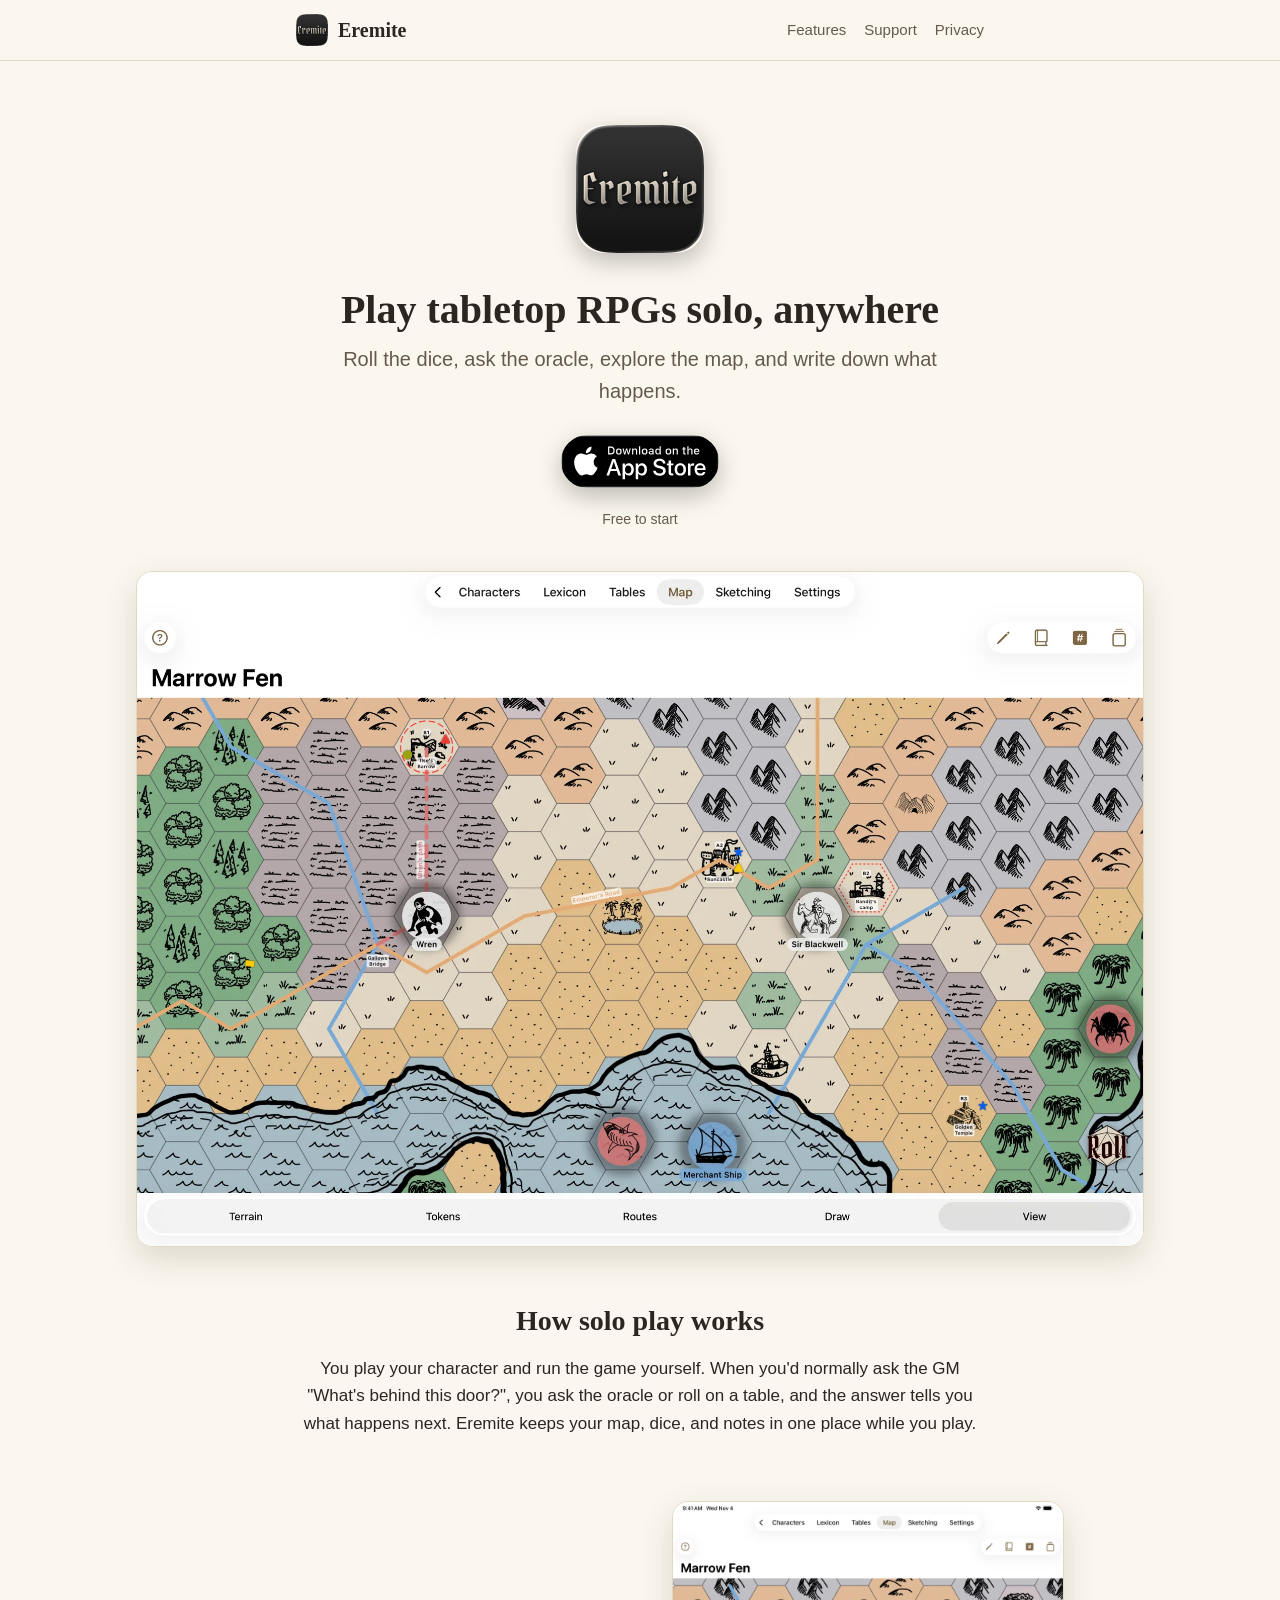
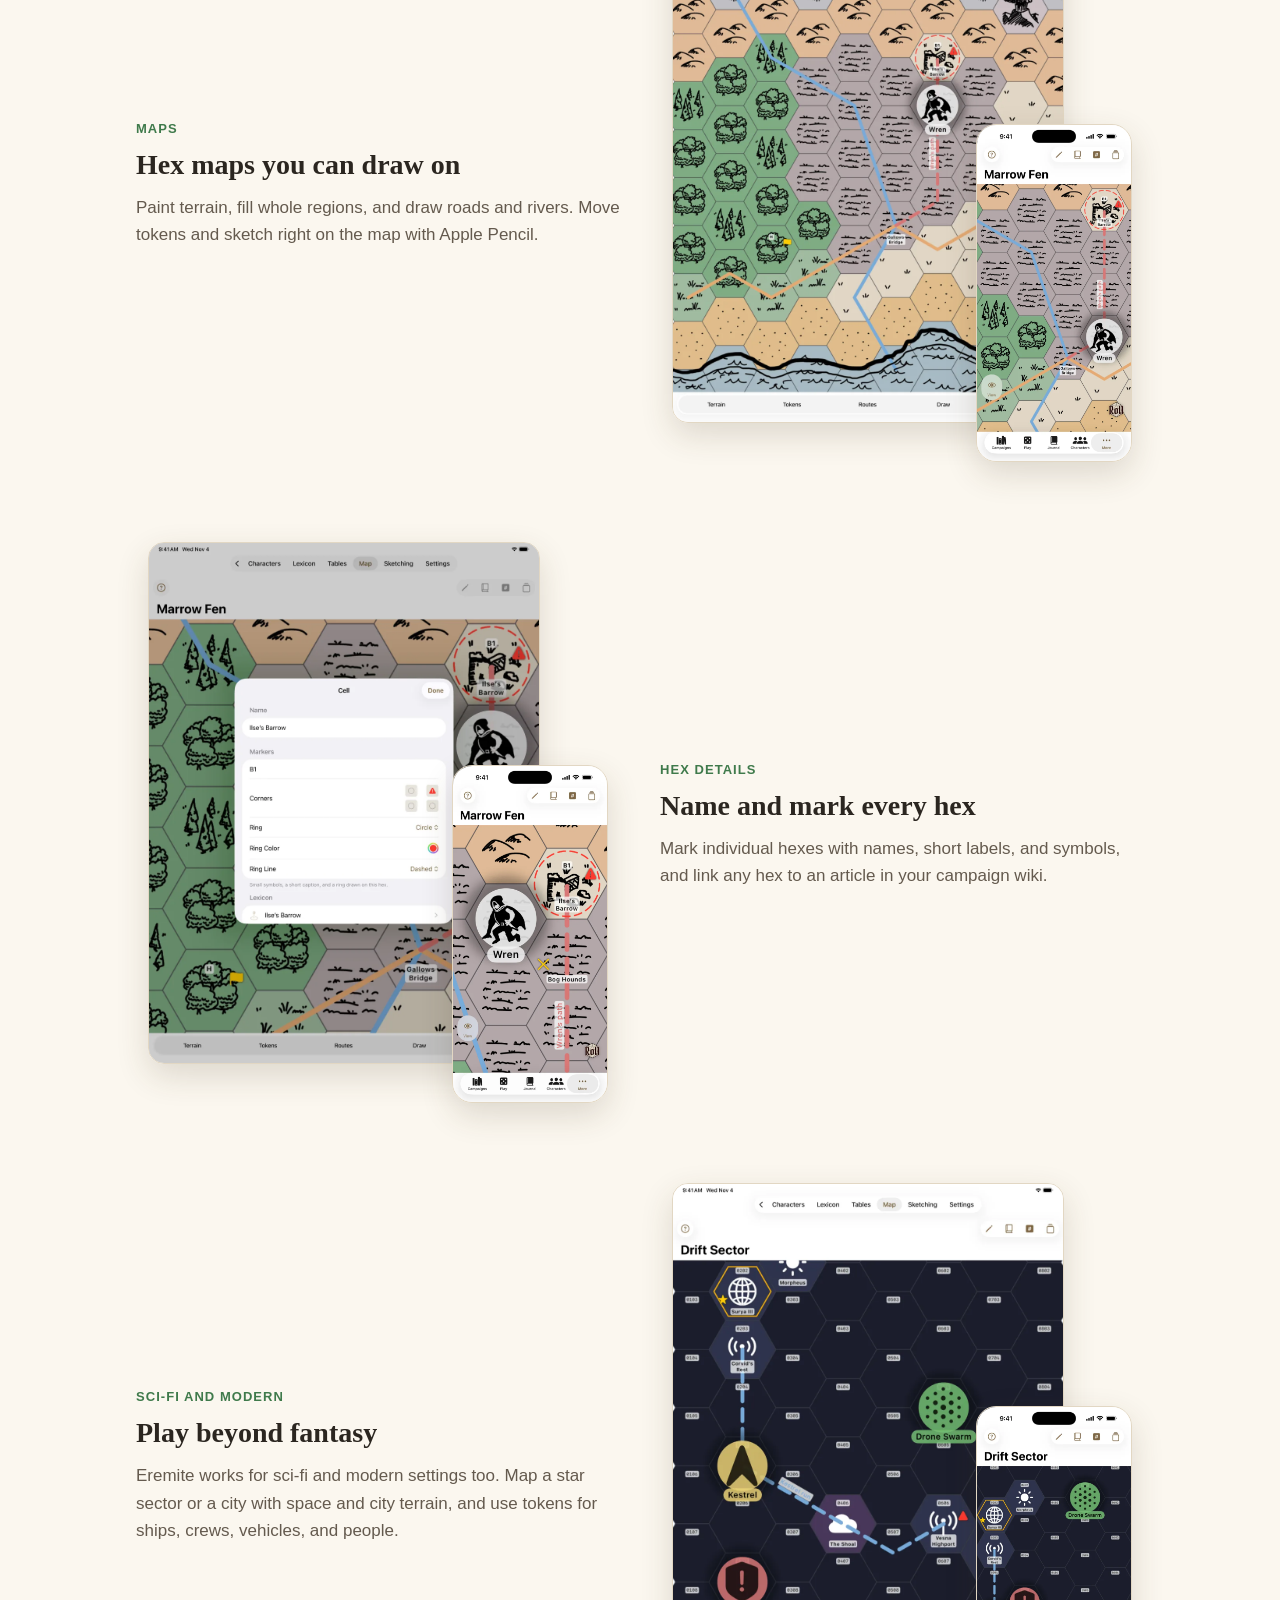
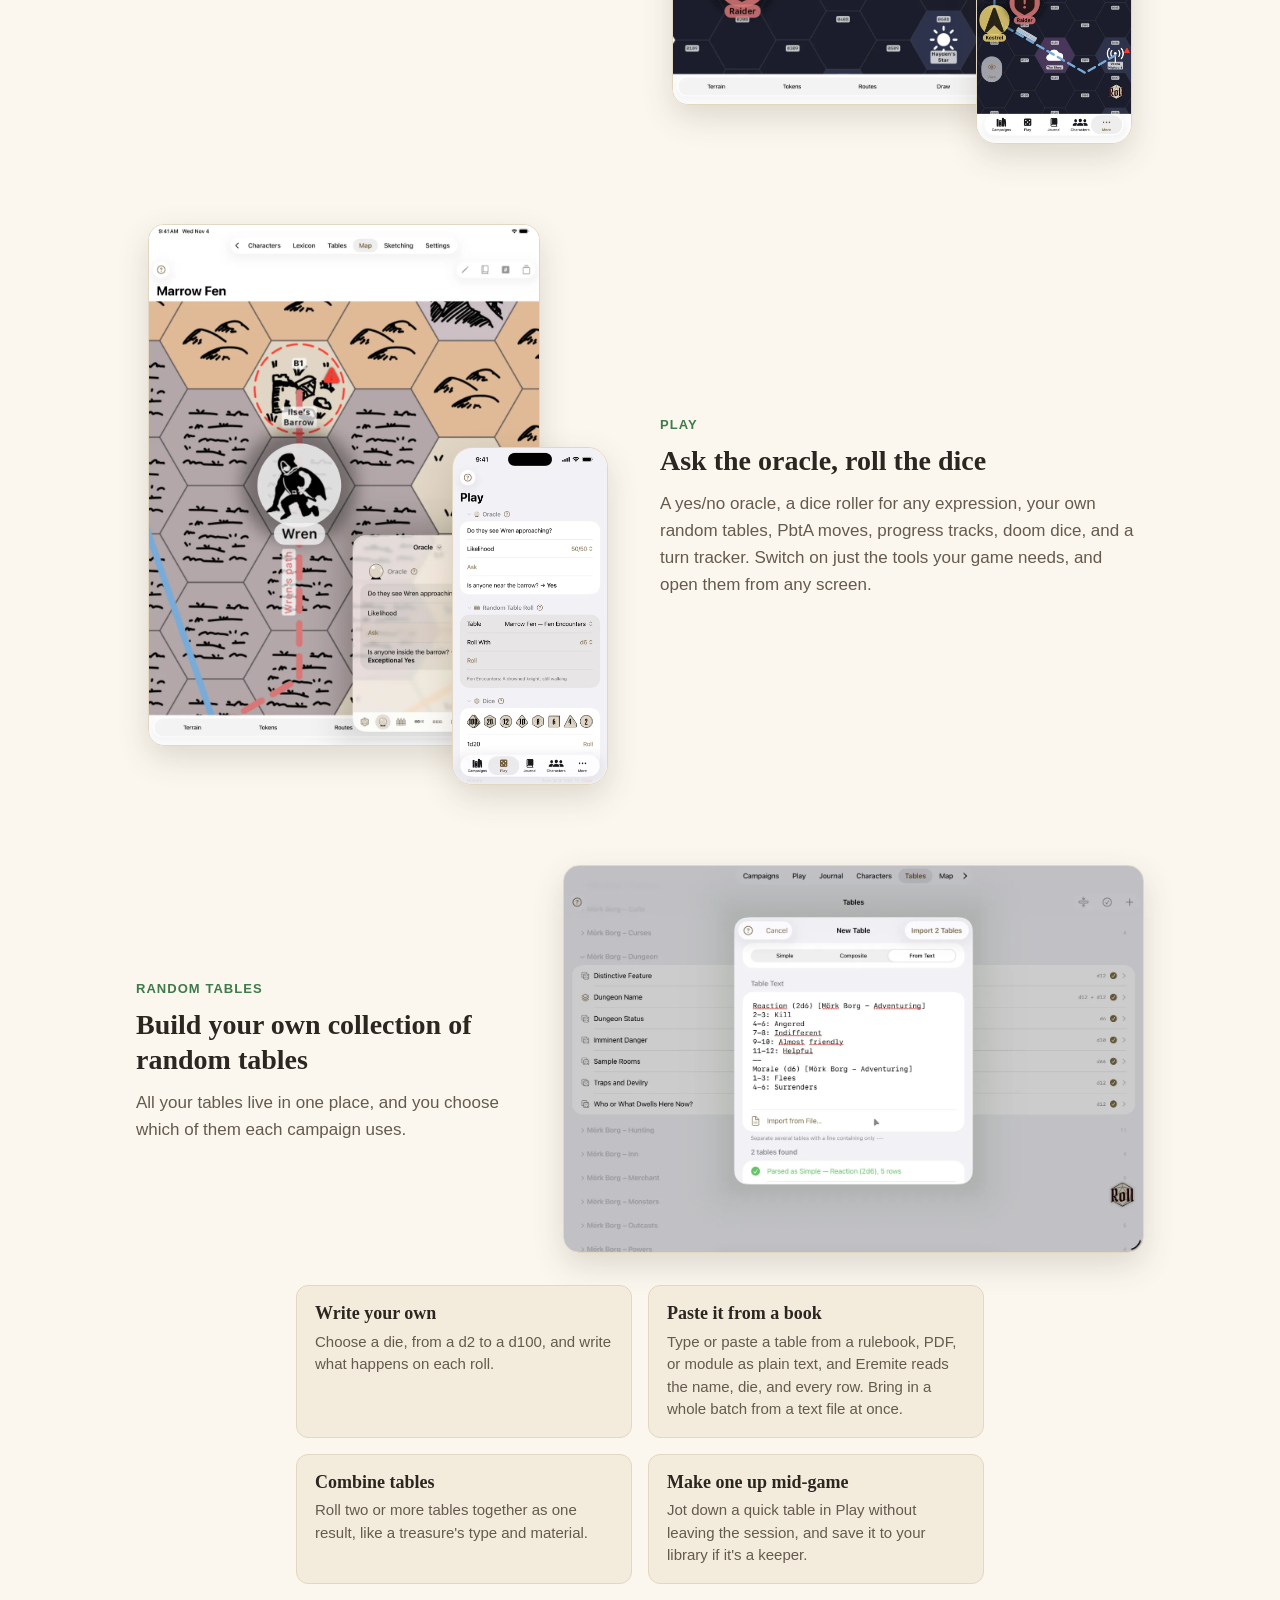
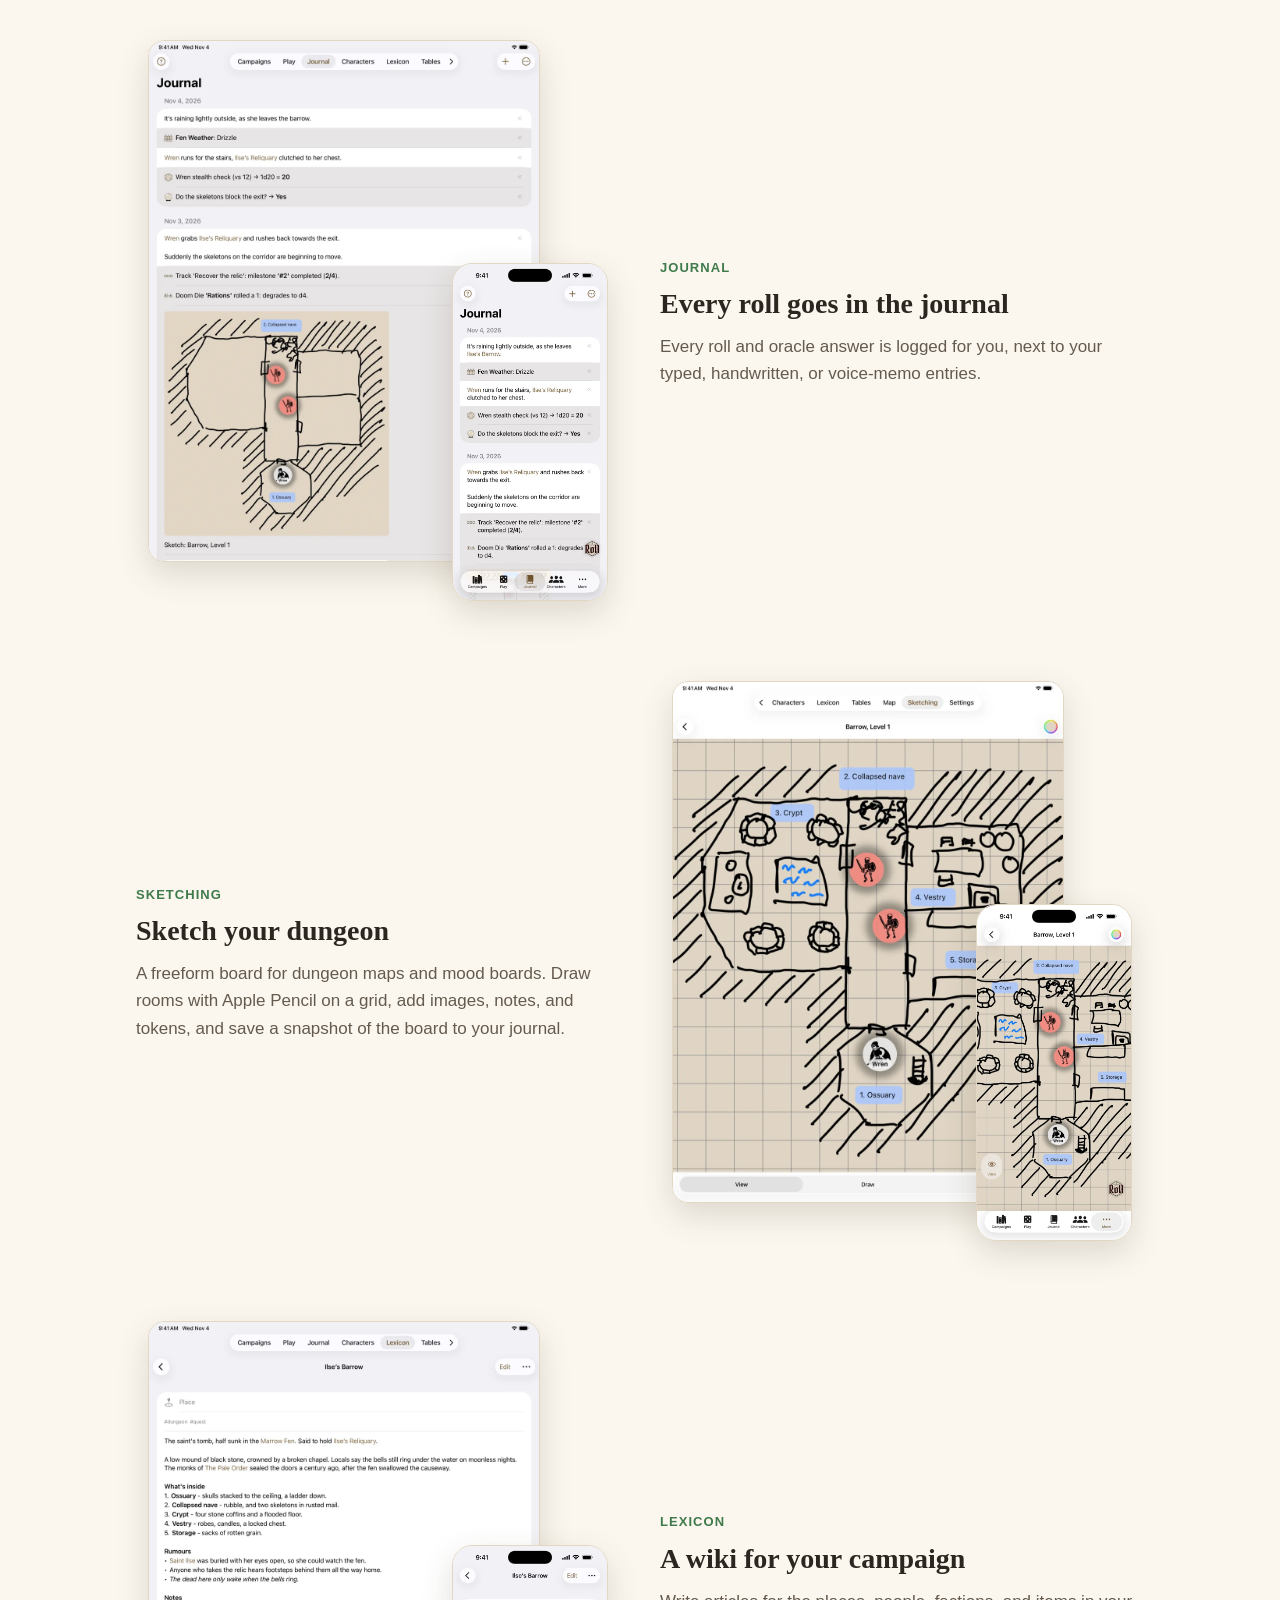
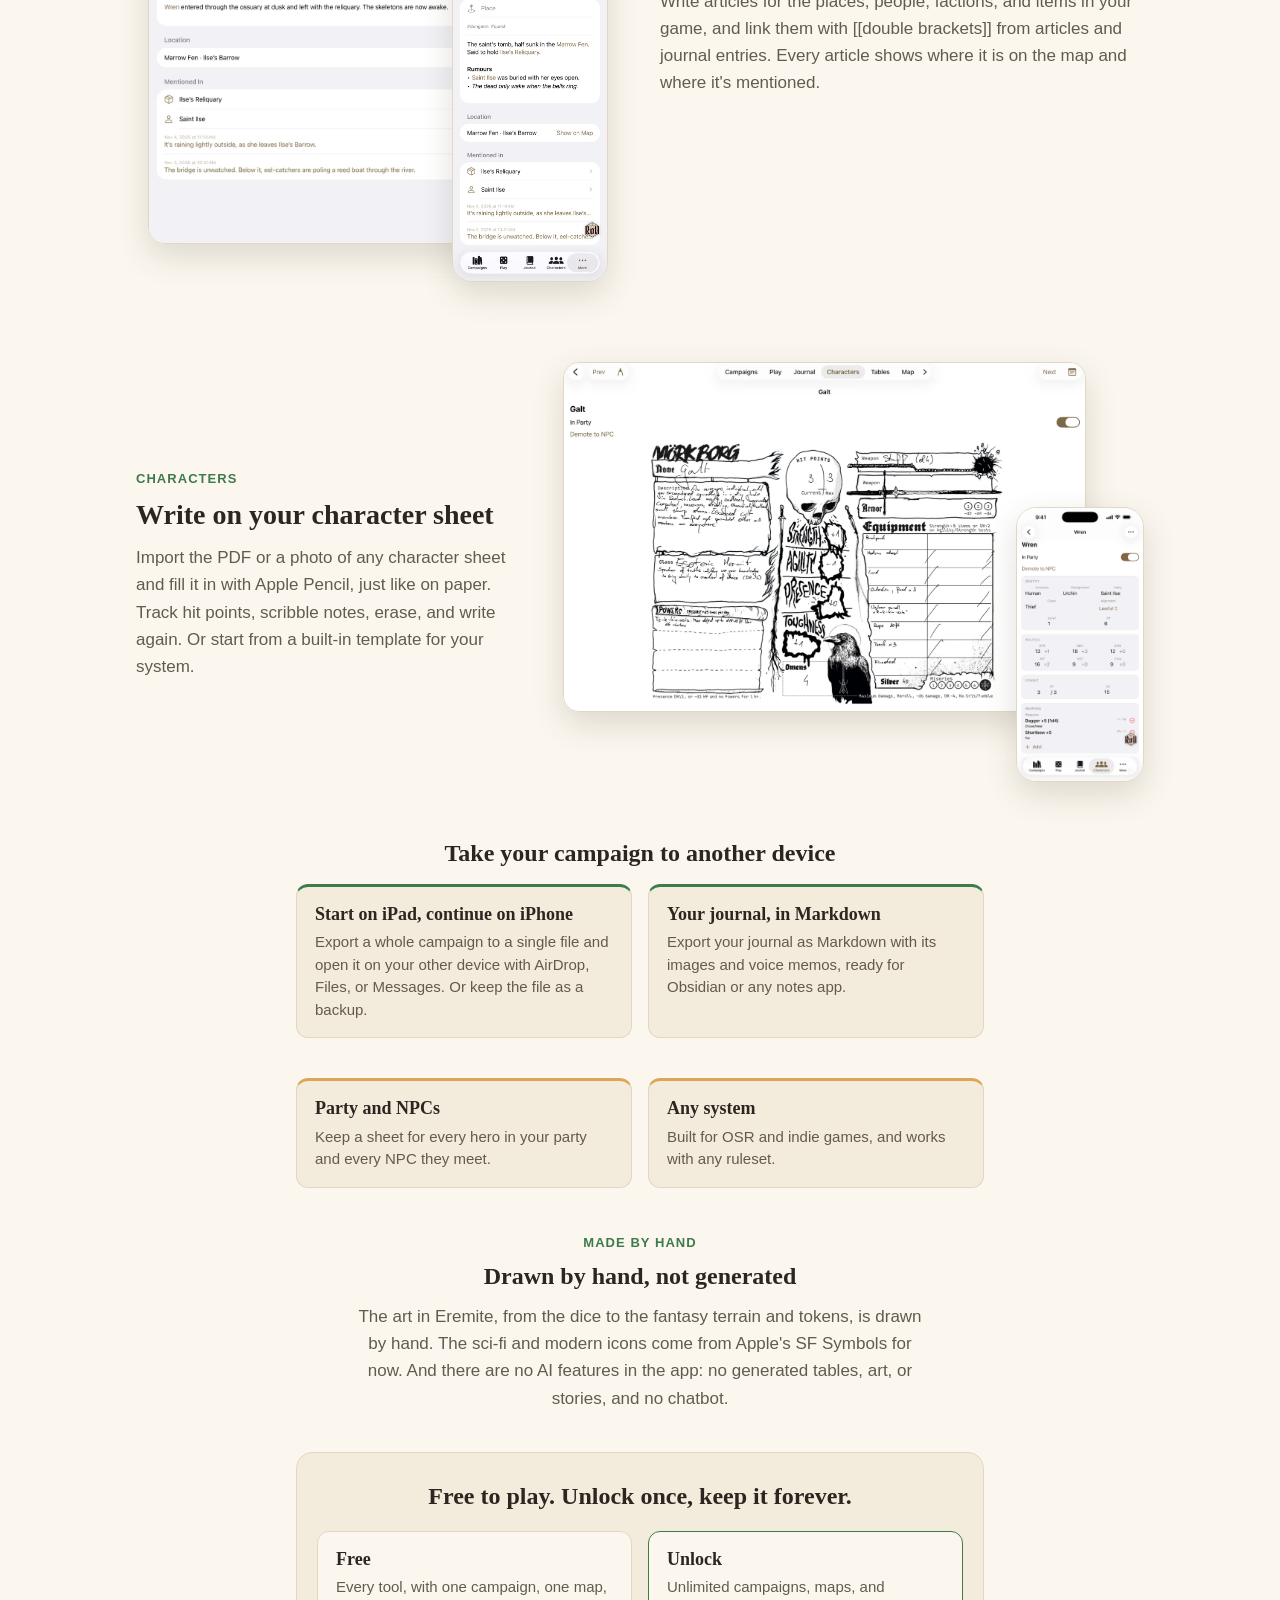
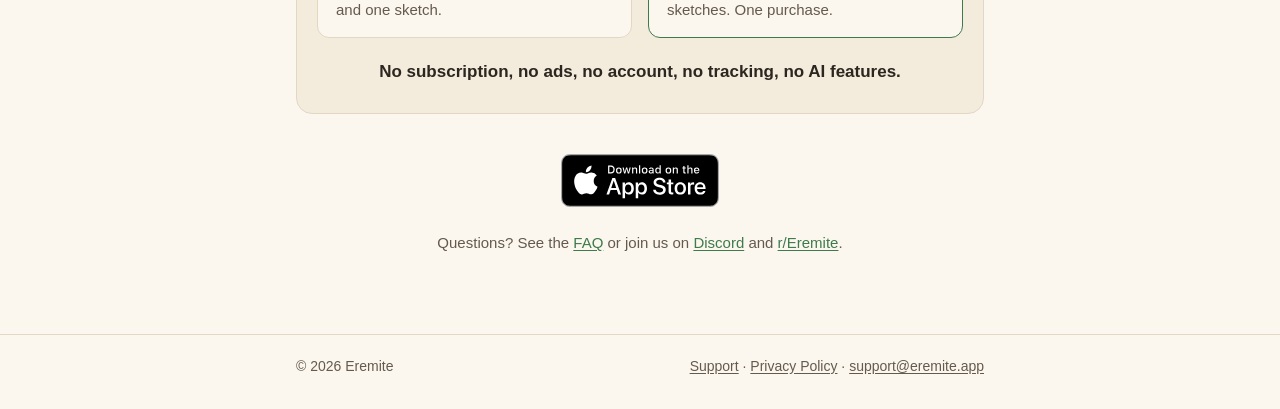
==== index.html @ a1896ce4 "Random tables: clearer 'Write your own' card Co-Authored-By: Claude Opus 5.5 <noreply@anthropic.com>" ====
<!doctype html>
<html lang="en">
<head>
  <meta charset="utf-8">
  <meta name="viewport" content="width=device-width, initial-scale=1">
  <title>Eremite: A Solo RPG Companion</title>
  <meta name="description" content="Play tabletop RPGs solo on iPad and iPhone: hex maps and star sectors, character sheets you can draw on, an oracle, dice, random tables, sketching, a journal, and a campaign wiki, with Apple Pencil built in.">
  <meta name="apple-itunes-app" content="app-id=6820559775">
  <link rel="icon" type="image/png" href="/favicon.png">
  <link rel="apple-touch-icon" href="/apple-touch-icon.png">
  <link rel="stylesheet" href="/style.css">
</head>
<body>
  <header class="site">
    <div class="wrap">
      <a class="brand" href="/"><img src="/favicon.png" alt="">Eremite</a>
      <nav class="site">
        <a href="#features">Features</a>
        <a href="/support/">Support</a>
        <a href="/privacy/">Privacy</a>
      </nav>
    </div>
  </header>

  <main>
    <div class="wrap">
      <section class="hero">
        <img src="/icon.png" alt="Eremite app icon">
        <h1>Play tabletop RPGs solo, anywhere</h1>
        <p class="tagline">Roll the dice, ask the oracle, explore the map, and write down what happens.</p>
        <a class="badge" href="https://apps.apple.com/app/id6820559775"><picture><source srcset="/app-store-badge-white.svg" media="(prefers-color-scheme: dark)"><img src="/app-store-badge.svg" alt="Download on the App Store" width="160" height="53"></picture></a>
        <p class="availability">Free to start</p>
      </section>
    </div>

    <div class="wrap wide">
      <figure class="shot hero-shot">
        <img src="/screens/map.webp" width="2000" height="1341" alt="A hex map in Eremite with forests, marshes, deserts, mountains, and a coast drawn with Apple Pencil, roads and rivers, marked places like a barrow, a castle, and a bandit camp, and tokens for a hero, a knight, a merchant ship, a shark, and a giant spider">
      </figure>
    </div>

    <div class="wrap">
      <section class="intro">
        <h2>How solo play works</h2>
        <p>You play your character and run the game yourself. When you'd normally ask the GM "What's behind this door?", you ask the oracle or roll on a table, and the answer tells you what happens next. Eremite keeps your map, dice, and notes in one place while you play.</p>
      </section>
    </div>

    <div class="wrap wide" id="features">
      <section class="spotlight tall">
        <div class="spotlight-text">
          <span class="eyebrow">Maps</span>
          <h2>Hex maps you can draw on</h2>
          <p>Paint terrain, fill whole regions, and draw roads and rivers. Move tokens and sketch right on the map with Apple Pencil.</p>
        </div>
        <figure class="pair">
          <img class="ipad" src="/screens/ipad-map.webp" width="1000" height="1333" alt="A hex map of a fen with forests, hills, a river, and a road, a hand-drawn shoreline, and a hero token next to a ringed barrow" loading="lazy">
          <img class="iphone" src="/screens/iphone-map.webp" width="600" height="1303" alt="The same map on iPhone, zoomed in on the barrow and the bridge" loading="lazy">
        </figure>
      </section>

      <section class="spotlight tall flip">
        <div class="spotlight-text">
          <span class="eyebrow">Hex details</span>
          <h2>Name and mark every hex</h2>
          <p>Mark individual hexes with names, short labels, and symbols, and link any hex to an article in your campaign wiki.</p>
        </div>
        <figure class="pair">
          <img class="ipad" src="/screens/ipad-markers.webp" width="1000" height="1333" alt="The Cell sheet for a barrow hex, with its name, the caption B1, a warning symbol in one corner, and a red dashed ring" loading="lazy">
          <img class="iphone" src="/screens/iphone-markers.webp" width="600" height="1303" alt="Two marked hexes on iPhone: the barrow, and a hex named Bog Hounds with a yellow cross" loading="lazy">
        </figure>
      </section>

      <section class="spotlight tall">
        <div class="spotlight-text">
          <span class="eyebrow">Sci-fi and modern</span>
          <h2>Play beyond fantasy</h2>
          <p>Eremite works for sci-fi and modern settings too. Map a star sector or a city with space and city terrain, and use tokens for ships, crews, vehicles, and people.</p>
        </div>
        <figure class="pair">
          <img class="ipad" src="/screens/ipad-sector.webp" width="1000" height="1333" alt="A dark star sector map with numbered hexes, named stations and worlds, a dashed trade route, and ship tokens" loading="lazy">
          <img class="iphone" src="/screens/iphone-sector.webp" width="600" height="1303" alt="The same sector on iPhone, with a raider closing in on the player's ship" loading="lazy">
        </figure>
      </section>

      <section class="spotlight tall flip">
        <div class="spotlight-text">
          <span class="eyebrow">Play</span>
          <h2>Ask the oracle, roll the dice</h2>
          <p>A yes/no oracle, a dice roller for any expression, your own random tables, PbtA moves, progress tracks, doom dice, and a turn tracker. Switch on just the tools your game needs, and open them from any screen.</p>
        </div>
        <figure class="pair">
          <img class="ipad" src="/screens/ipad-play.webp" width="1000" height="1333" alt="The oracle opened on top of the map, answering Is anyone inside the barrow? with Exceptional Yes" loading="lazy">
          <img class="iphone" src="/screens/iphone-play.webp" width="600" height="1303" alt="The Play tab on iPhone with an oracle answer, a random table result, and the dice" loading="lazy">
        </figure>
      </section>

      <section class="spotlight">
        <div class="spotlight-text">
          <span class="eyebrow">Random tables</span>
          <h2>Build your own collection of random tables</h2>
          <p>All your tables live in one place, and you choose which of them each campaign uses.</p>
        </div>
        <figure class="shot"><img src="/screens/tables.webp" width="1400" height="935" alt="Pasting two tables as plain text into the New Table sheet, with both recognized and ready to import" loading="lazy"></figure>
      </section>
    </div>

    <div class="wrap">
      <section class="tables">
        <div class="ways">
          <div class="tier">
            <h3>Write your own</h3>
            <p>Choose a die, from a d2 to a d100, and write what happens on each roll.</p>
          </div>
          <div class="tier">
            <h3>Paste it from a book</h3>
            <p>Type or paste a table from a rulebook, PDF, or module as plain text, and Eremite reads the name, die, and every row. Bring in a whole batch from a text file at once.</p>
          </div>
          <div class="tier">
            <h3>Combine tables</h3>
            <p>Roll two or more tables together as one result, like a treasure's type and material.</p>
          </div>
          <div class="tier">
            <h3>Make one up mid-game</h3>
            <p>Jot down a quick table in Play without leaving the session, and save it to your library if it's a keeper.</p>
          </div>
        </div>
      </section>
    </div>

    <div class="wrap wide">
      <section class="spotlight tall flip">
        <div class="spotlight-text">
          <span class="eyebrow">Journal</span>
          <h2>Every roll goes in the journal</h2>
          <p>Every roll and oracle answer is logged for you, next to your typed, handwritten, or voice-memo entries.</p>
        </div>
        <figure class="pair">
          <img class="ipad" src="/screens/ipad-journal.webp" width="1000" height="1333" alt="A journal mixing written entries, a weather roll, a dice roll, an oracle answer, a progress track, a doom die, and a sketch snapshot" loading="lazy">
          <img class="iphone" src="/screens/iphone-journal.webp" width="600" height="1303" alt="The same journal on iPhone, grouped by session date" loading="lazy">
        </figure>
      </section>

      <section class="spotlight tall">
        <div class="spotlight-text">
          <span class="eyebrow">Sketching</span>
          <h2>Sketch your dungeon</h2>
          <p>A freeform board for dungeon maps and mood boards. Draw rooms with Apple Pencil on a grid, add images, notes, and tokens, and save a snapshot of the board to your journal.</p>
        </div>
        <figure class="pair">
          <img class="ipad" src="/screens/ipad-sketch.webp" width="1000" height="1333" alt="A hand-drawn dungeon on a grid with five numbered rooms, two skeleton tokens, and a hero token" loading="lazy">
          <img class="iphone" src="/screens/iphone-sketch.webp" width="600" height="1303" alt="The same dungeon on iPhone, zoomed in on the rooms" loading="lazy">
        </figure>
      </section>

      <section class="spotlight tall flip">
        <div class="spotlight-text">
          <span class="eyebrow">Lexicon</span>
          <h2>A wiki for your campaign</h2>
          <p>Write articles for the places, people, factions, and items in your game, and link them with [[double brackets]] from articles and journal entries. Every article shows where it is on the map and where it's mentioned.</p>
        </div>
        <figure class="pair">
          <img class="ipad" src="/screens/ipad-lexicon.webp" width="1000" height="1333" alt="A wiki article about a barrow with linked places and items, a list of rooms and rumours, its location on the map, and the articles and journal entries that mention it" loading="lazy">
          <img class="iphone" src="/screens/iphone-lexicon.webp" width="600" height="1303" alt="The same article on iPhone" loading="lazy">
        </figure>
      </section>

      <section class="spotlight">
        <div class="spotlight-text">
          <span class="eyebrow">Characters</span>
          <h2>Write on your character sheet</h2>
          <p>Import the PDF or a photo of any character sheet and fill it in with Apple Pencil, just like on paper. Track hit points, scribble notes, erase, and write again. Or start from a built-in template for your system.</p>
        </div>
        <figure class="pair landscape">
          <img class="ipad" src="/screens/character.webp" width="1400" height="935" alt="A character sheet filled in by hand with Apple Pencil" loading="lazy">
          <img class="iphone" src="/screens/iphone-character.webp" width="600" height="1303" alt="A character sheet on iPhone made from a built-in template, with identity, abilities, combat, and weapons filled in" loading="lazy">
        </figure>
      </section>
    </div>

    <div class="wrap">
      <section class="portable">
        <h2>Take your campaign to another device</h2>
        <div class="tiers">
          <div class="tier">
            <h3>Start on iPad, continue on iPhone</h3>
            <p>Export a whole campaign to a single file and open it on your other device with AirDrop, Files, or Messages. Or keep the file as a backup.</p>
          </div>
          <div class="tier">
            <h3>Your journal, in Markdown</h3>
            <p>Export your journal as Markdown with its images and voice memos, ready for Obsidian or any notes app.</p>
          </div>
        </div>
      </section>

      <div class="features">
        <div class="feature">
          <h3>Party and NPCs</h3>
          <p>Keep a sheet for every hero in your party and every NPC they meet.</p>
        </div>
        <div class="feature">
          <h3>Any system</h3>
          <p>Built for OSR and indie games, and works with any ruleset.</p>
        </div>
      </div>

      <section class="handmade">
        <span class="eyebrow">Made by hand</span>
        <h2>Drawn by hand, not generated</h2>
        <p>The art in Eremite, from the dice to the fantasy terrain and tokens, is drawn by hand. The sci-fi and modern icons come from Apple's SF Symbols for now. And there are no AI features in the app: no generated tables, art, or stories, and no chatbot.</p>
      </section>

      <section class="pricing">
        <h2>Free to play. Unlock once, keep it forever.</h2>
        <div class="tiers">
          <div class="tier">
            <h3>Free</h3>
            <p>Every tool, with one campaign, one map, and one sketch.</p>
          </div>
          <div class="tier">
            <h3>Unlock</h3>
            <p>Unlimited campaigns, maps, and sketches. One purchase.</p>
          </div>
        </div>
        <p class="promise">No subscription, no ads, no account, no tracking, no AI features.</p>
      </section>

      <section class="cta">
        <a class="badge" href="https://apps.apple.com/app/id6820559775"><picture><source srcset="/app-store-badge-white.svg" media="(prefers-color-scheme: dark)"><img src="/app-store-badge.svg" alt="Download on the App Store" width="160" height="53"></picture></a>
        <p>Questions? See the <a href="/support/">FAQ</a> or join us on <a href="https://discord.gg/tRsGuzpZaX">Discord</a> and <a href="https://www.reddit.com/r/Eremite/">r/Eremite</a>.</p>
      </section>
    </div>
  </main>

  <footer class="site">
    <div class="wrap">
      <span>&copy; 2026 Eremite</span>
      <span><a href="/support/">Support</a> &middot; <a href="/privacy/">Privacy Policy</a> &middot; <a href="mailto:support@eremite.app">support@eremite.app</a></span>
    </div>
  </footer>
</body>
</html>
---- style.css ----
:root {
  --bg: #fbf7ef;
  --surface: #f3ebdc;
  --text: #2b2620;
  --muted: #645a4e;
  --accent: #3f7a4b;
  --accent-2: #e0a458;
  --rule: #e2d7c3;
  --shadow: 0 12px 32px rgb(70 55 30 / 0.16);
  color-scheme: light dark;
}

@media (prefers-color-scheme: dark) {
  :root {
    --bg: #16191a;
    --surface: #1f2423;
    --text: #ece4d6;
    --muted: #a8a294;
    --accent: #8fc79a;
    --accent-2: #e8b46a;
    --rule: #2f3634;
    --shadow: 0 12px 32px rgb(0 0 0 / 0.45);
  }
}

* { box-sizing: border-box; }

html { -webkit-text-size-adjust: 100%; }

body {
  margin: 0;
  background: var(--bg);
  color: var(--text);
  font: 17px/1.6 -apple-system, BlinkMacSystemFont, "Segoe UI", Roboto, Helvetica, Arial, sans-serif;
}

a { color: var(--accent); text-underline-offset: 2px; }

h1, h2, h3 {
  font-family: "Iowan Old Style", "Palatino Linotype", Palatino, Georgia, serif;
  font-weight: 600;
  line-height: 1.25;
}

.wrap {
  max-width: 720px;
  margin: 0 auto;
  padding: 0 16px;
}

header.site {
  border-bottom: 1px solid var(--rule);
}

header.site .wrap {
  display: flex;
  align-items: center;
  justify-content: space-between;
  gap: 16px;
  padding-top: 14px;
  padding-bottom: 14px;
}

.brand {
  display: flex;
  align-items: center;
  gap: 10px;
  color: var(--text);
  text-decoration: none;
  font-family: "Iowan Old Style", "Palatino Linotype", Palatino, Georgia, serif;
  font-size: 20px;
  font-weight: 600;
}

.brand img { width: 32px; height: 32px; border-radius: 7px; }

nav.site { display: flex; gap: 18px; font-size: 15px; }
nav.site a { color: var(--muted); text-decoration: none; }
nav.site a:hover, nav.site a[aria-current="page"] { color: var(--text); }

main { padding: 40px 0 64px; }

.hero { text-align: center; padding: 24px 0 40px; }
.hero img { width: 128px; height: 128px; border-radius: 28px; box-shadow: 0 8px 24px rgb(0 0 0 / 0.25); }
.hero h1 { font-size: 40px; margin: 24px 0 8px; }
.hero .tagline { font-size: 20px; color: var(--muted); margin: 0 auto; max-width: 32em; }

.features {
  display: grid;
  grid-template-columns: repeat(auto-fit, minmax(200px, 1fr));
  gap: 16px;
  margin: 8px 0 40px;
}

.feature {
  background: var(--surface);
  border: 1px solid var(--rule);
  border-radius: 12px;
  padding: 16px 18px;
}

.feature h3 { margin: 0 0 6px; font-size: 18px; }
.feature p { margin: 0; color: var(--muted); font-size: 15px; line-height: 1.5; }

.callout {
  border-left: 3px solid var(--accent);
  padding: 4px 0 4px 16px;
  margin: 32px 0;
}

.updated { color: var(--muted); font-size: 15px; }

footer.site {
  border-top: 1px solid var(--rule);
  color: var(--muted);
  font-size: 14px;
}

footer.site .wrap {
  display: flex;
  flex-wrap: wrap;
  justify-content: space-between;
  gap: 8px 16px;
  padding-top: 20px;
  padding-bottom: 32px;
}

footer.site a { color: var(--muted); }

.wrap.wide { max-width: 1040px; }

.hero h1 { text-wrap: balance; }
.badge { display: inline-block; margin-top: 28px; }
.badge img { display: block; height: 53px; width: auto; }
.availability { margin: 12px 0 0; font-size: 14px; color: var(--muted); }

.shot { margin: 0; }
.shot img {
  display: block;
  width: 100%;
  height: auto;
  border-radius: 16px;
  border: 1px solid var(--rule);
  box-shadow: var(--shadow);
}
.hero-shot { margin-bottom: 56px; }

.intro { text-align: center; margin-bottom: 24px; }
.intro h2 { font-size: 28px; margin: 0 0 12px; }

.eyebrow {
  display: inline-block;
  font-size: 13px;
  font-weight: 600;
  letter-spacing: 0.08em;
  text-transform: uppercase;
  color: var(--accent);
}

.spotlight {
  display: grid;
  grid-template-columns: 2fr 3fr;
  align-items: center;
  gap: 40px;
  padding: 40px 0;
}
.spotlight.flip { grid-template-columns: 3fr 2fr; }
.spotlight.flip .spotlight-text { order: 2; }
.spotlight.tall { grid-template-columns: 1fr 1fr; }
.spotlight h2 { font-size: 28px; margin: 6px 0 12px; }

/* An iPad screenshot with the iPhone one overlapping its bottom-right corner. */
.pair {
  position: relative;
  margin: 0 auto;
  max-width: 460px;
  width: 100%;
  padding: 0 14% 8% 0;
}
.pair.landscape { max-width: none; padding: 0 10% 12% 0; }
.pair img {
  display: block;
  height: auto;
  border: 1px solid var(--rule);
  box-shadow: var(--shadow);
}
.pair .ipad { width: 100%; border-radius: 16px; }
.pair .iphone {
  position: absolute;
  right: 0;
  bottom: 0;
  width: 34%;
  border-radius: 20px;
}
.pair.landscape .iphone { width: 22%; }
.spotlight p { margin: 0; color: var(--muted); }

.feature { border-top: 3px solid var(--accent-2); }

.pricing {
  text-align: center;
  background: var(--surface);
  border: 1px solid var(--rule);
  border-radius: 16px;
  padding: 28px 20px;
  margin: 24px 0 40px;
}
.pricing h2 { font-size: 24px; margin: 0 0 20px; text-wrap: balance; }
.tiers {
  display: grid;
  grid-template-columns: repeat(auto-fit, minmax(200px, 1fr));
  gap: 16px;
  text-align: left;
}
.tier {
  background: var(--bg);
  border: 1px solid var(--rule);
  border-radius: 12px;
  padding: 16px 18px;
}
.pricing .tier:last-child { border-color: var(--accent); }
.tier h3 { margin: 0 0 6px; font-size: 18px; }
.tier p { margin: 0; color: var(--muted); font-size: 15px; line-height: 1.5; }
.promise { margin: 20px 0 0; font-weight: 600; }

.tables { margin: -8px 0 16px; }
.ways {
  display: grid;
  grid-template-columns: repeat(2, 1fr);
  gap: 16px;
  text-align: left;
}
.ways .tier { background: var(--surface); }

.handmade { text-align: center; margin: 8px 0 40px; }
.handmade h2 { font-size: 24px; margin: 6px 0 12px; text-wrap: balance; }
.handmade p { color: var(--muted); margin: 0 auto; max-width: 34em; }

.portable { margin: 16px 0 40px; }
.portable h2 { font-size: 24px; margin: 0 0 16px; text-align: center; text-wrap: balance; }
.portable .tier { background: var(--surface); border-top: 3px solid var(--accent); }

.cta { text-align: center; }
.cta .badge { margin-top: 0; }
.cta p { color: var(--muted); font-size: 15px; }

@media (max-width: 760px) {
  .spotlight { grid-template-columns: 1fr; gap: 20px; padding: 28px 0; }
  .spotlight.flip, .spotlight.tall { grid-template-columns: 1fr; }
  .pair { max-width: 420px; }
  .spotlight.flip .spotlight-text { order: 0; }
}

@media (max-width: 560px) {
  .ways { grid-template-columns: 1fr; }
}

@media (max-width: 480px) {
  .hero h1 { font-size: 32px; }
  .hero .tagline { font-size: 18px; }
  nav.site { gap: 14px; }
}
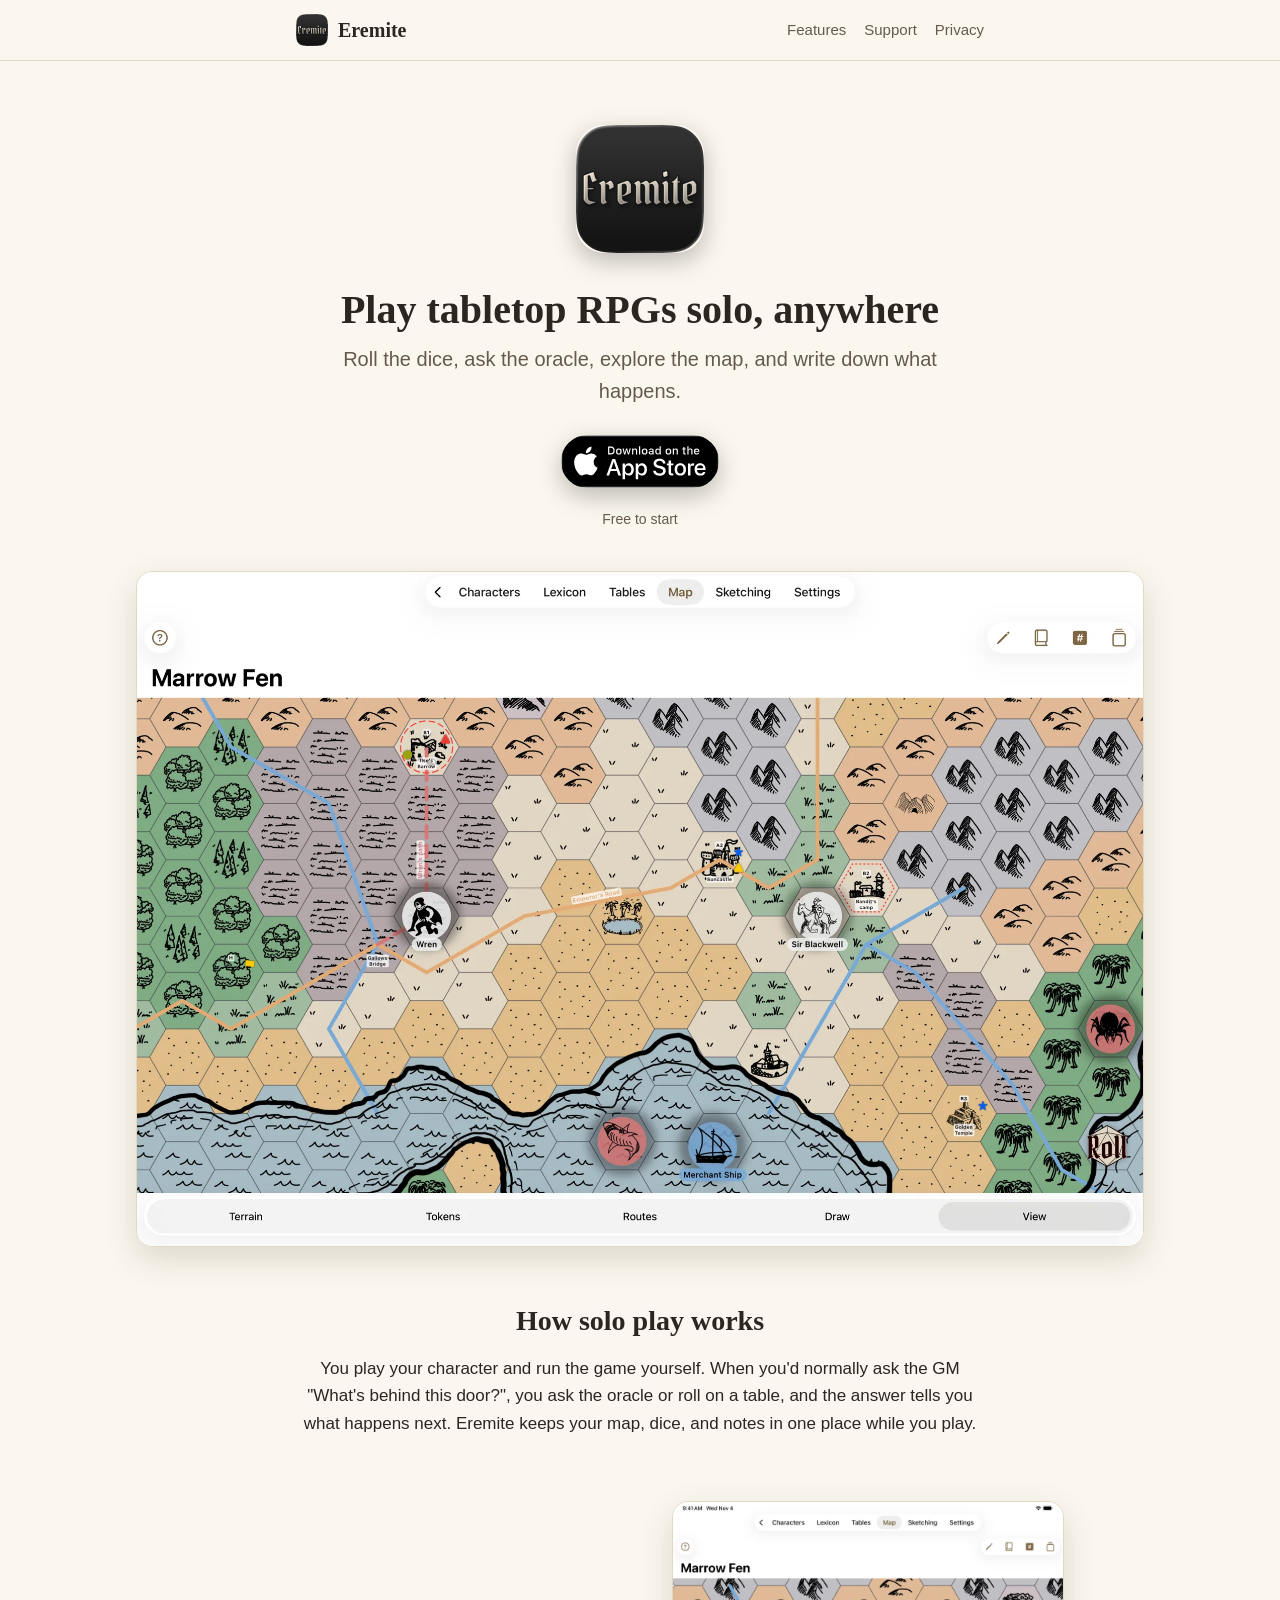
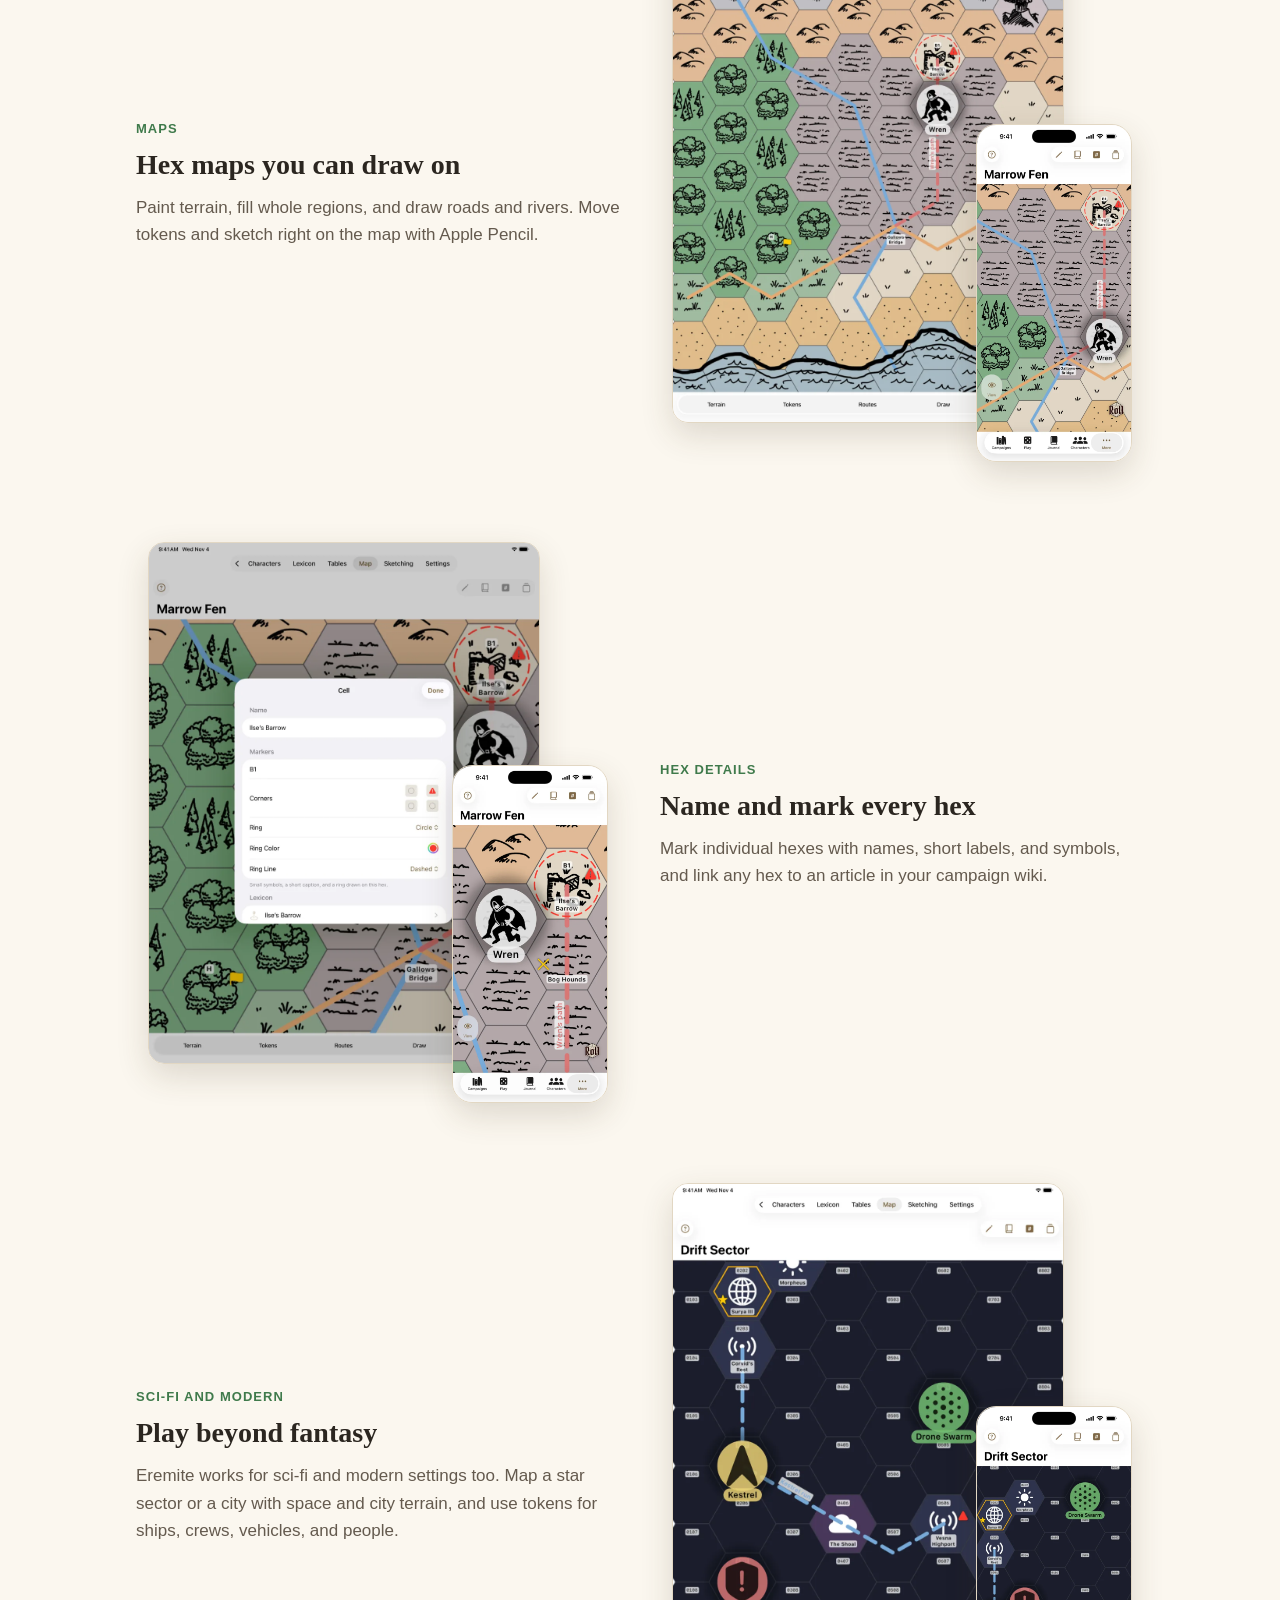
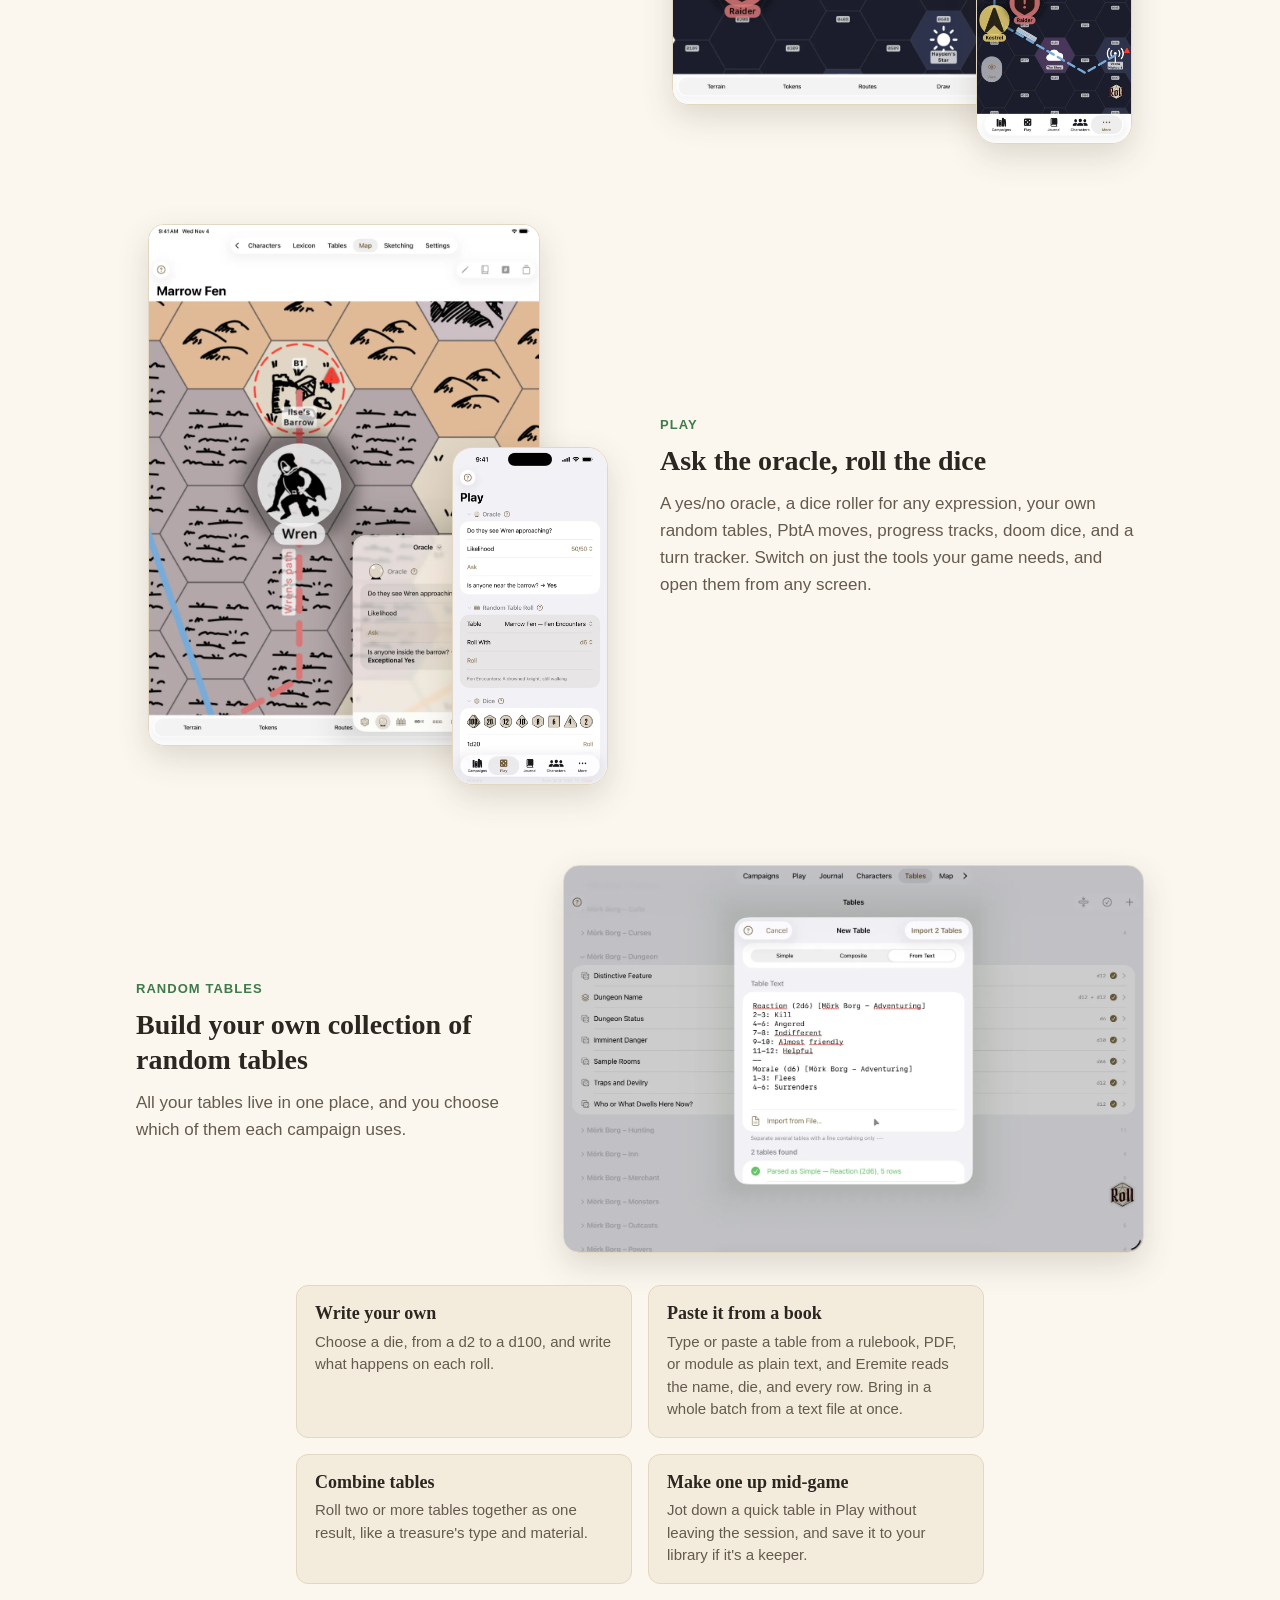
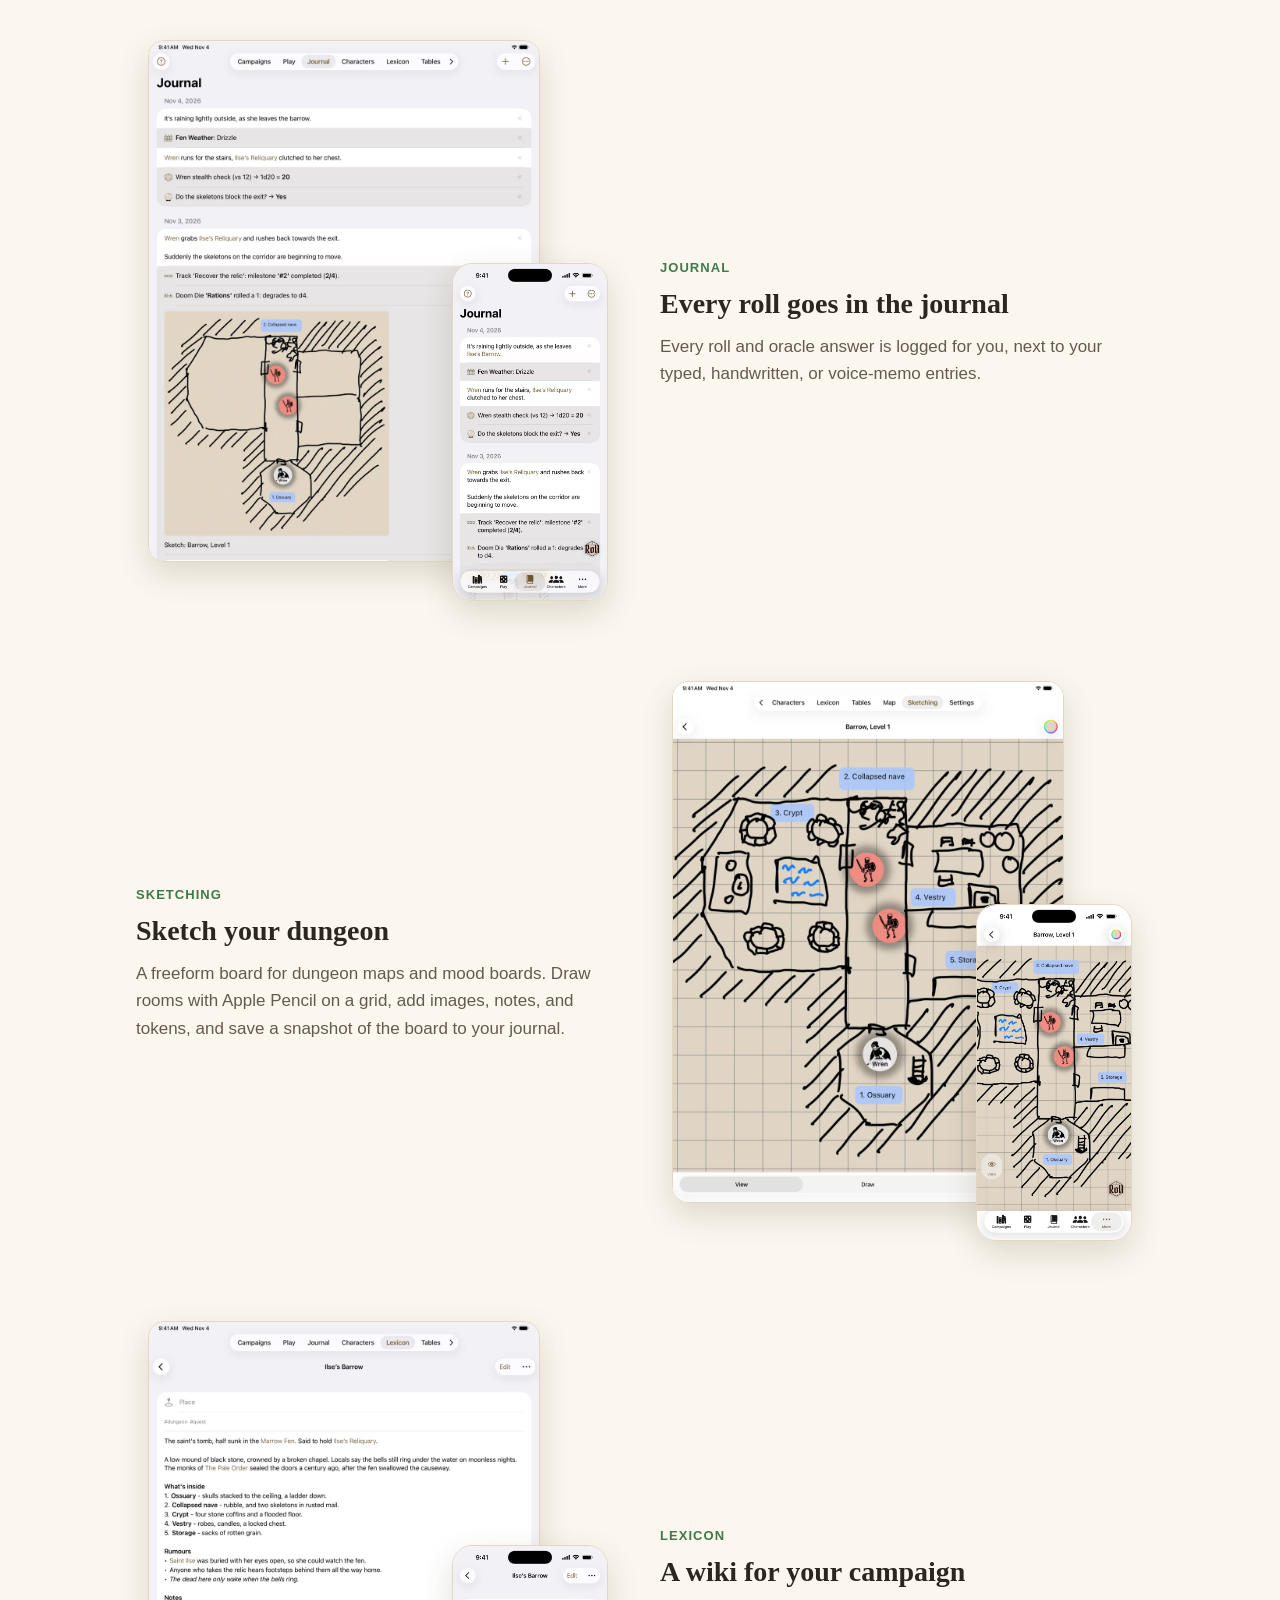
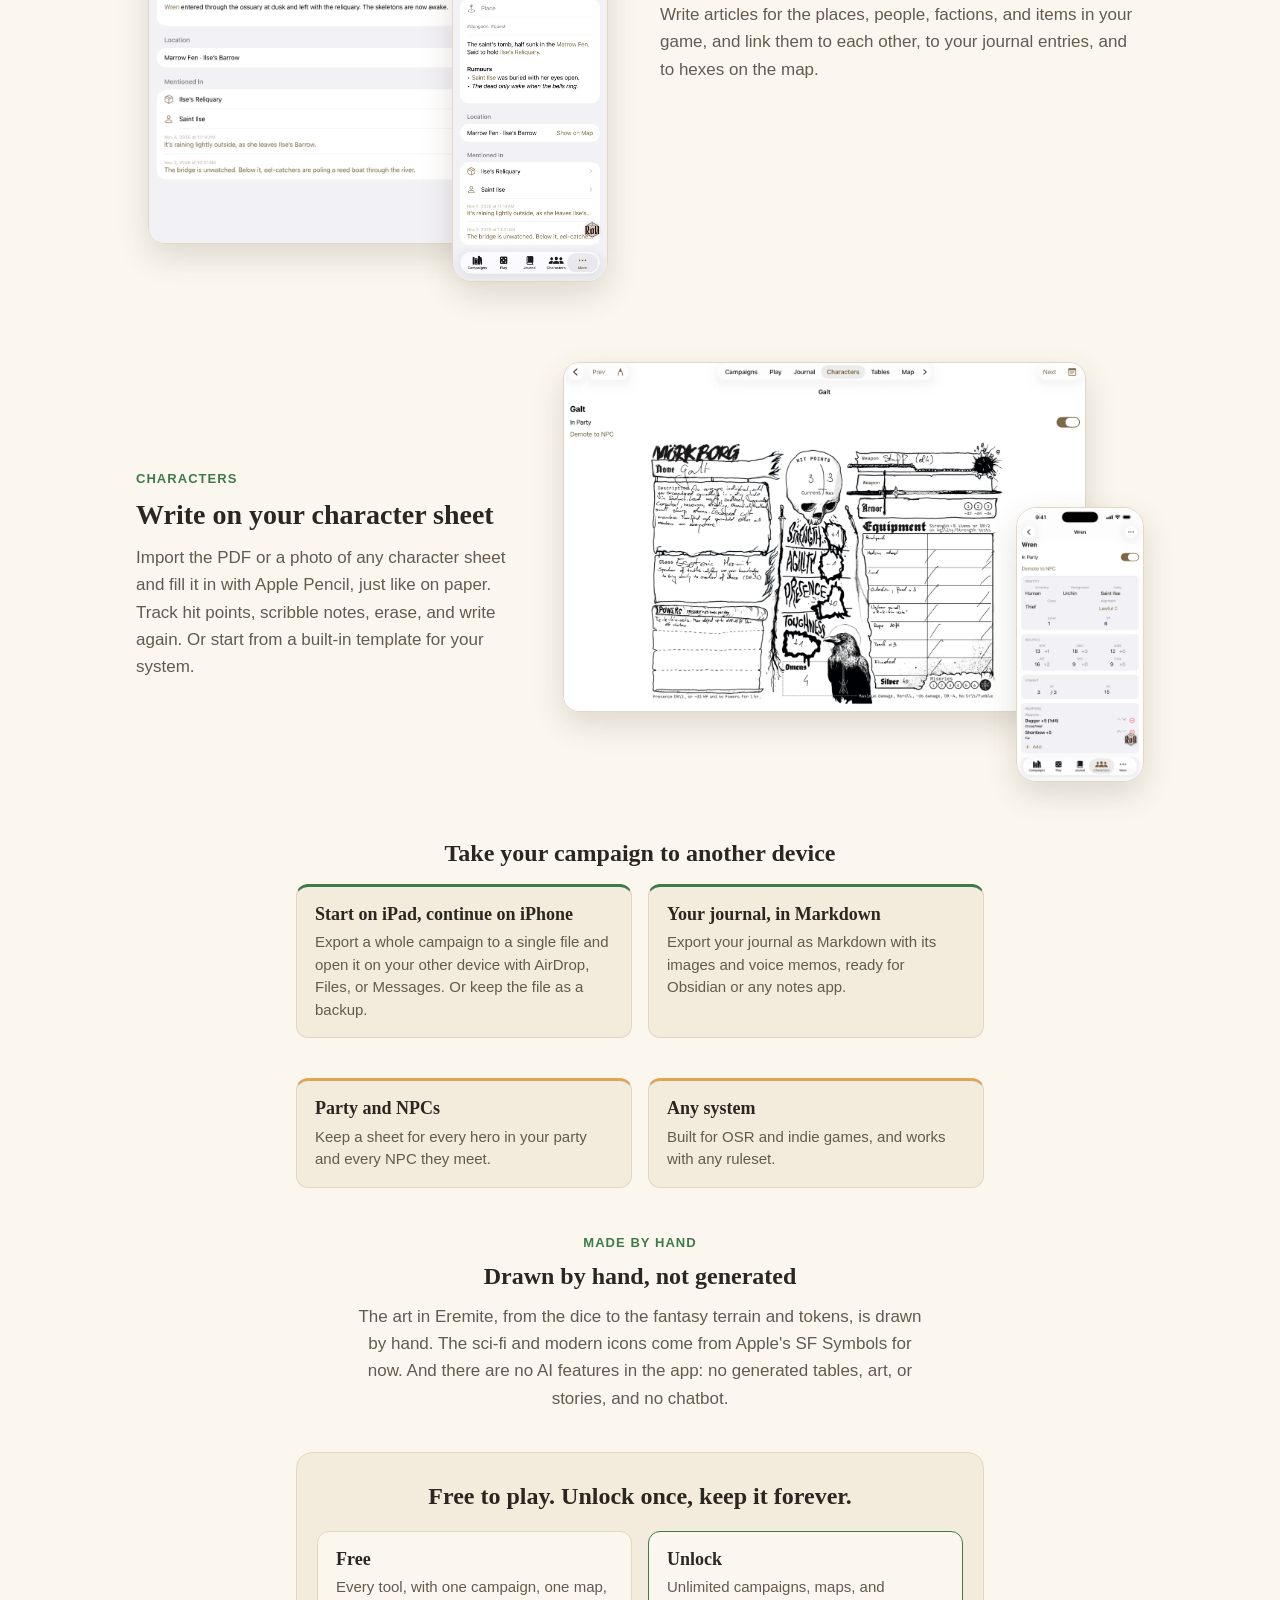
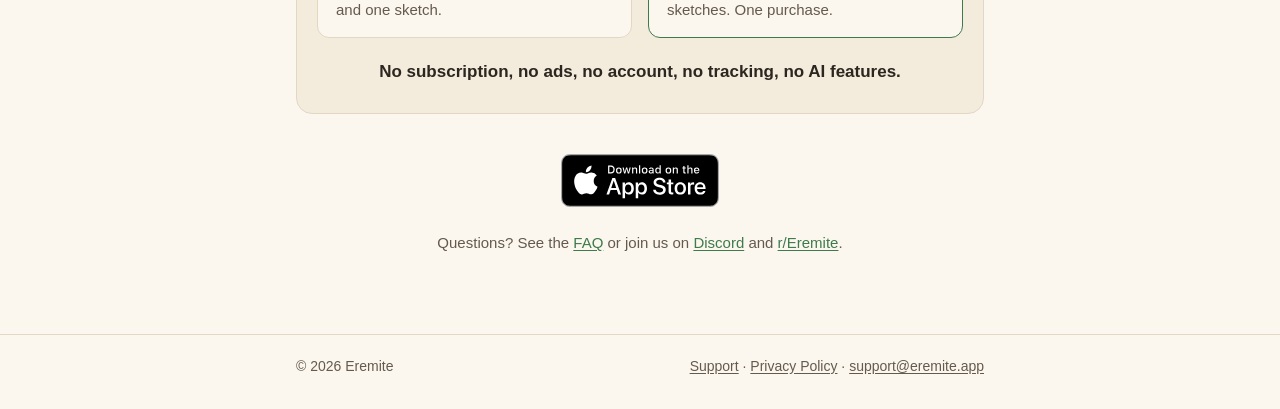
==== commit 8e1e8e9d: "Lexicon: say what links to what, without the syntax Co-Authored-By: Claude Opus 5.5 <noreply@anthrop" ====
--- a/index.html
+++ b/index.html
@@ -157,7 +157,7 @@
         <div class="spotlight-text">
           <span class="eyebrow">Lexicon</span>
           <h2>A wiki for your campaign</h2>
-          <p>Write articles for the places, people, factions, and items in your game, and link them with [[double brackets]] from articles and journal entries. Every article shows where it is on the map and where it's mentioned.</p>
+          <p>Write articles for the places, people, factions, and items in your game, and link them to each other, to your journal entries, and to hexes on the map.</p>
         </div>
         <figure class="pair">
           <img class="ipad" src="/screens/ipad-lexicon.webp" width="1000" height="1333" alt="A wiki article about a barrow with linked places and items, a list of rooms and rumours, its location on the map, and the articles and journal entries that mention it" loading="lazy">
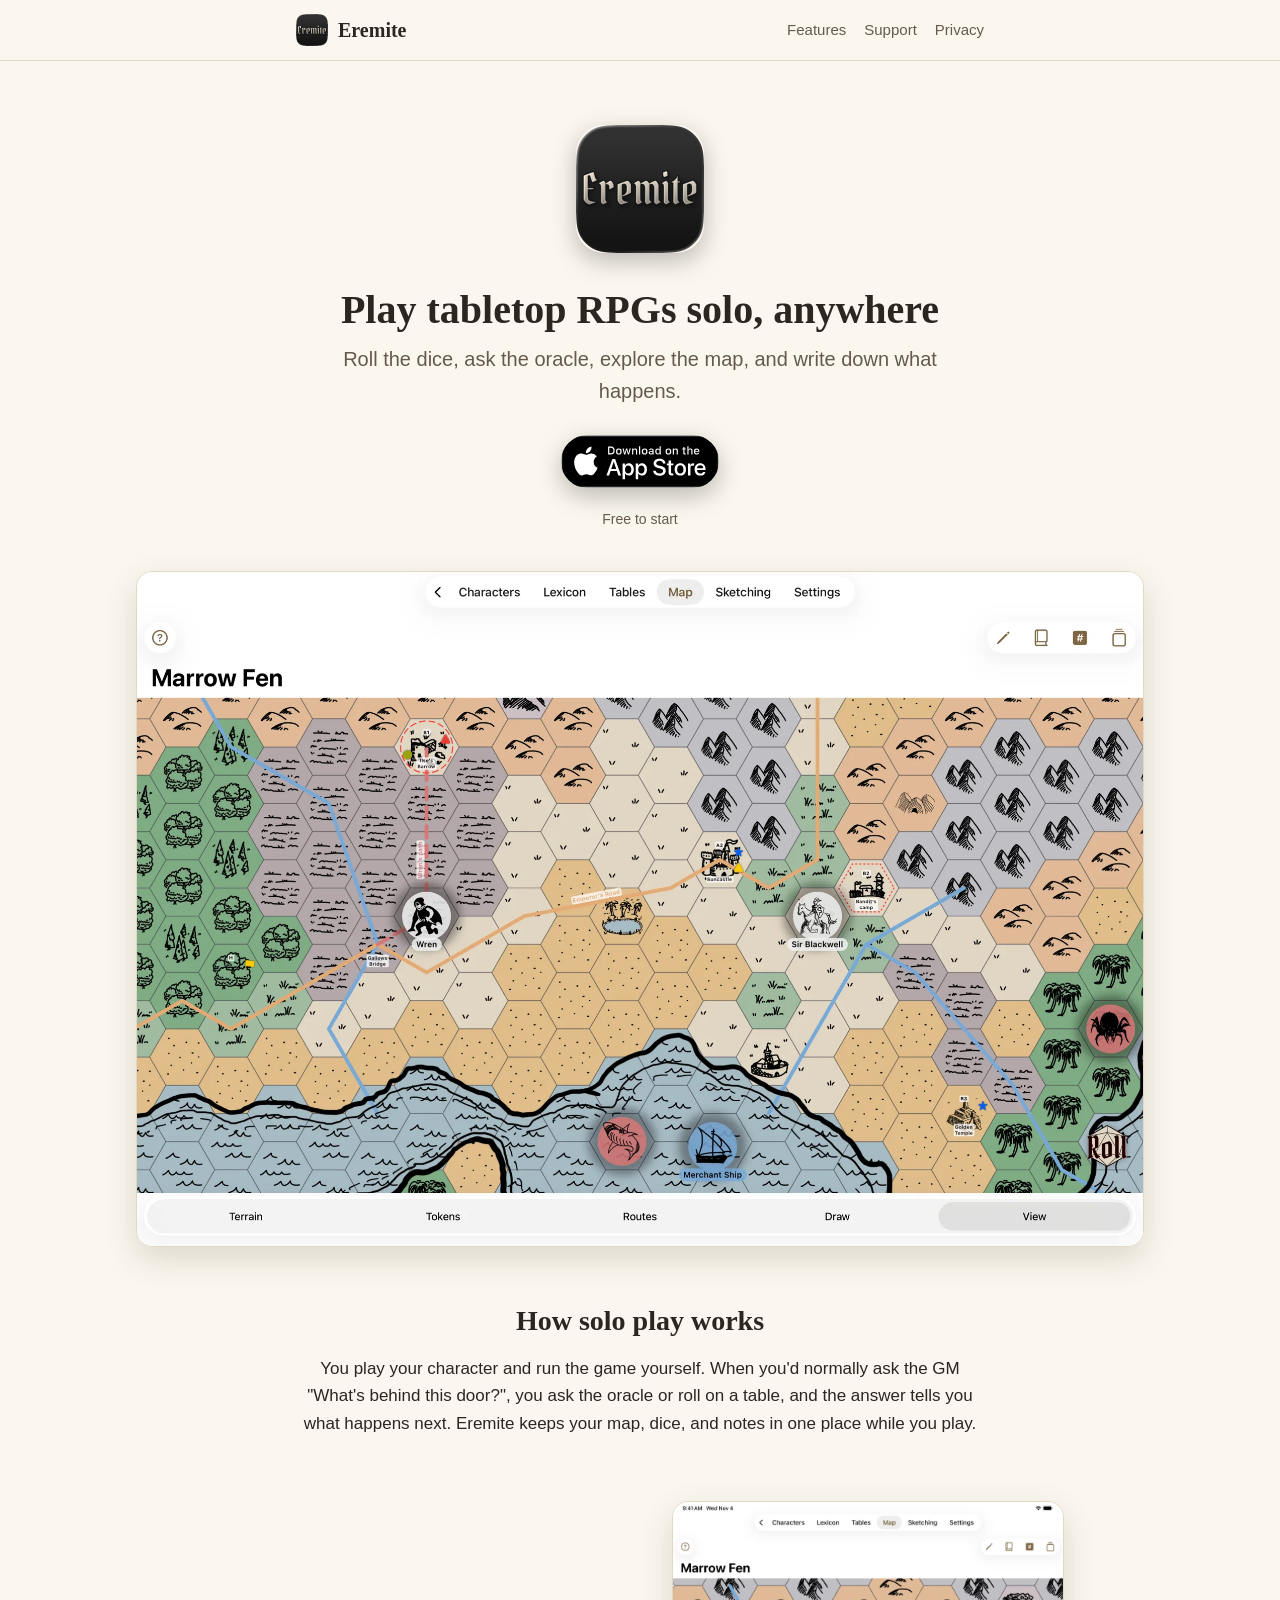
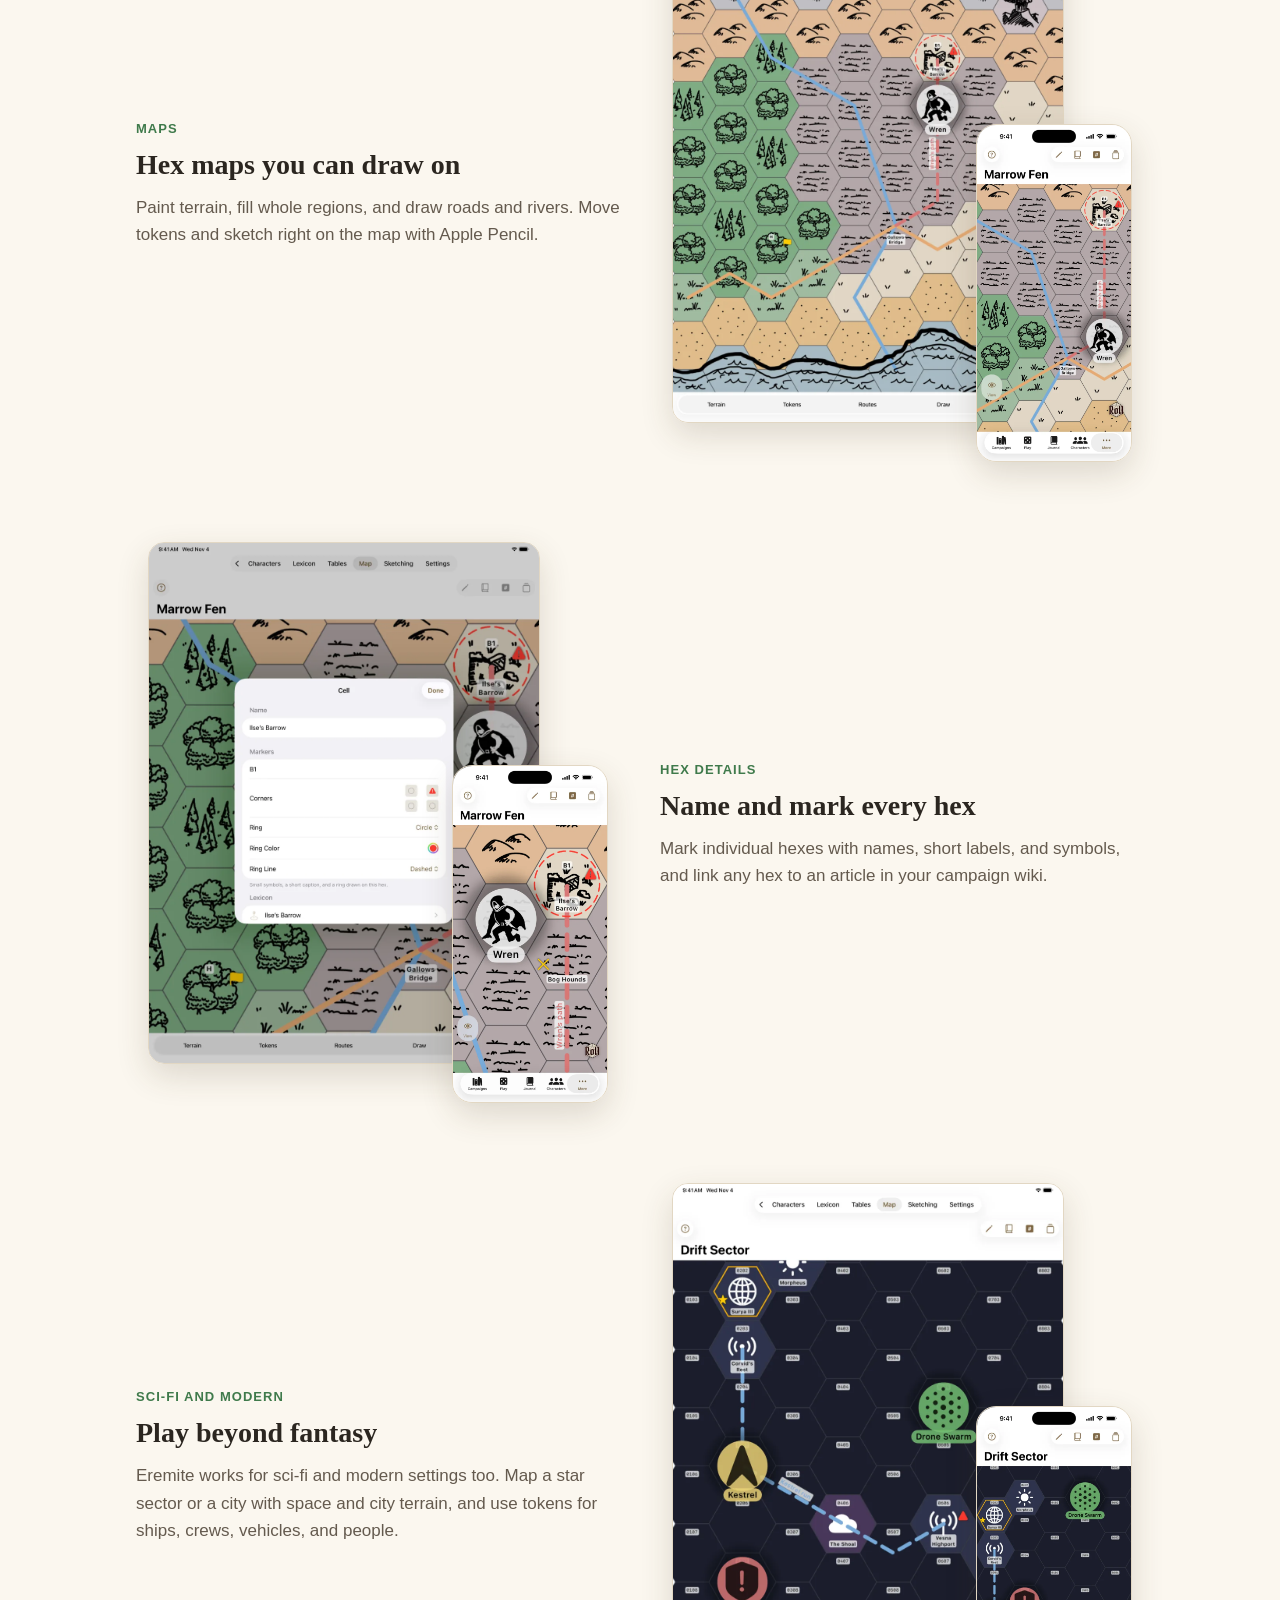
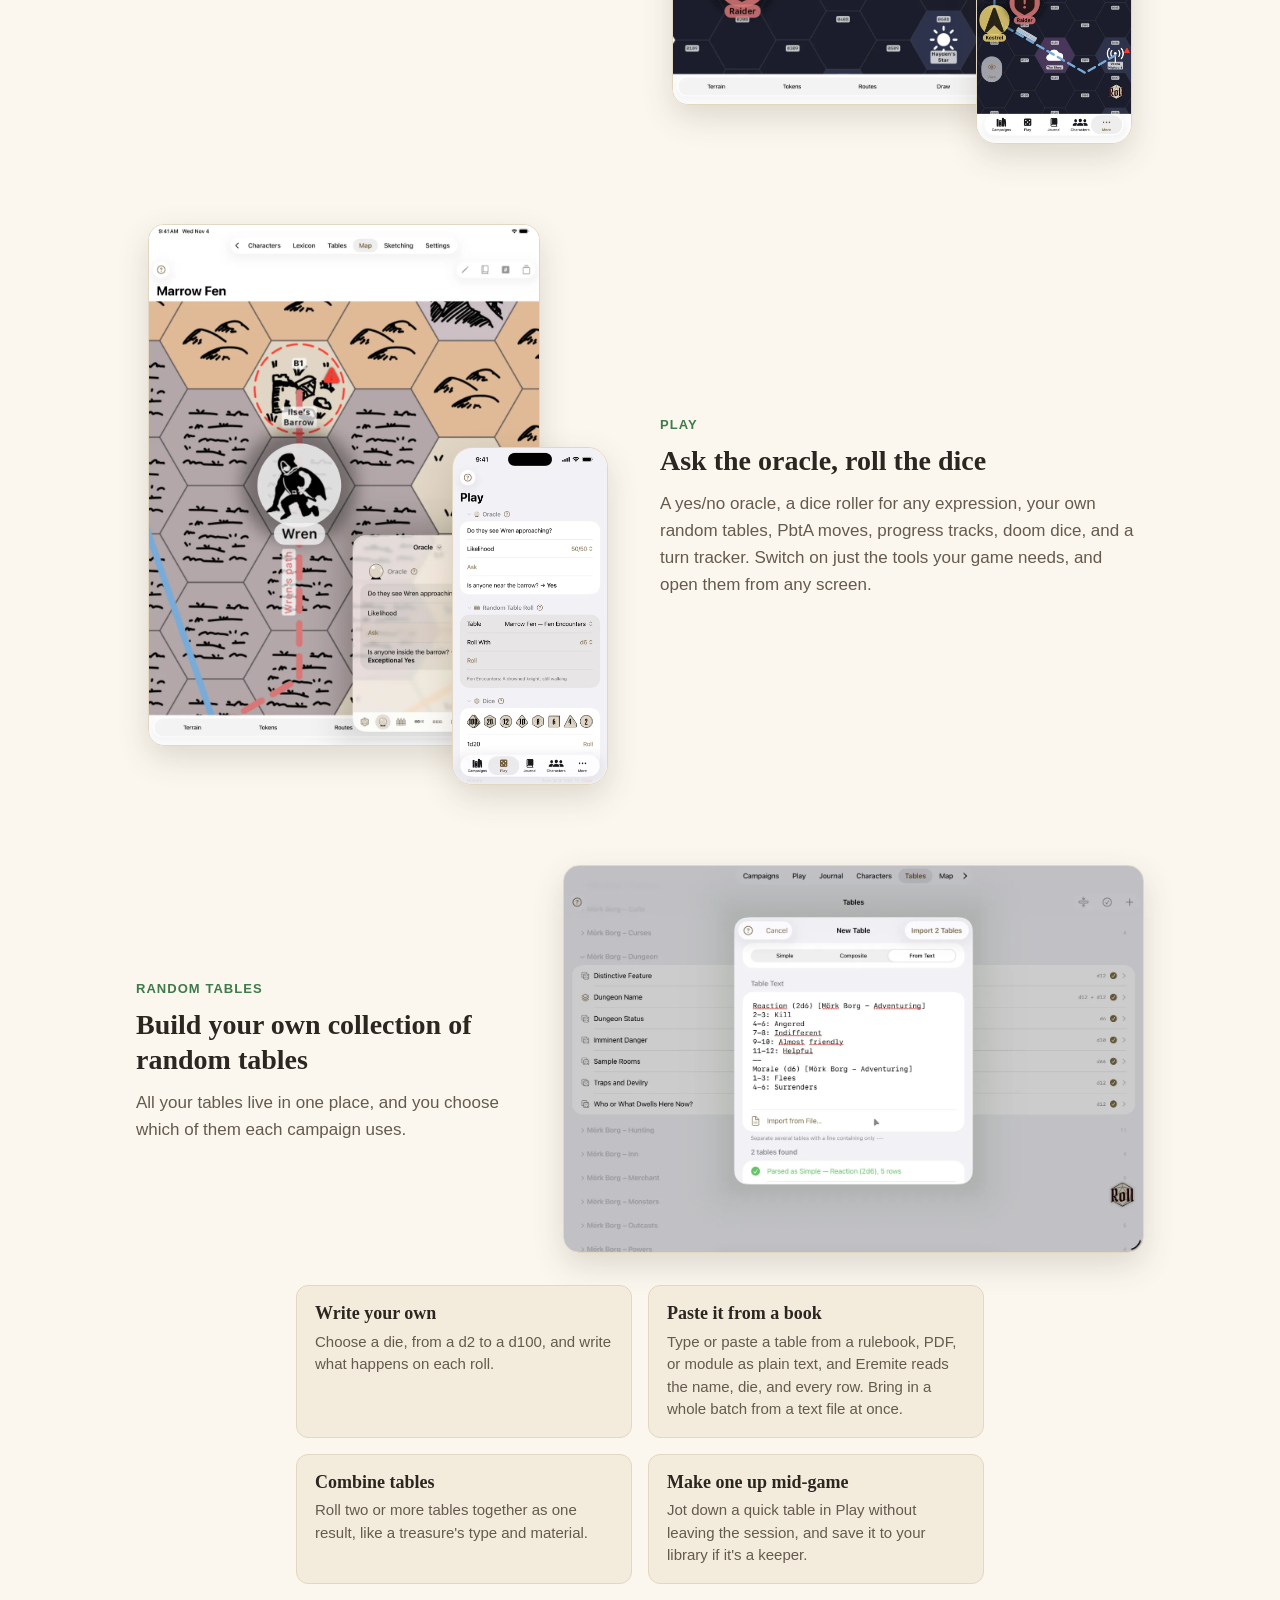
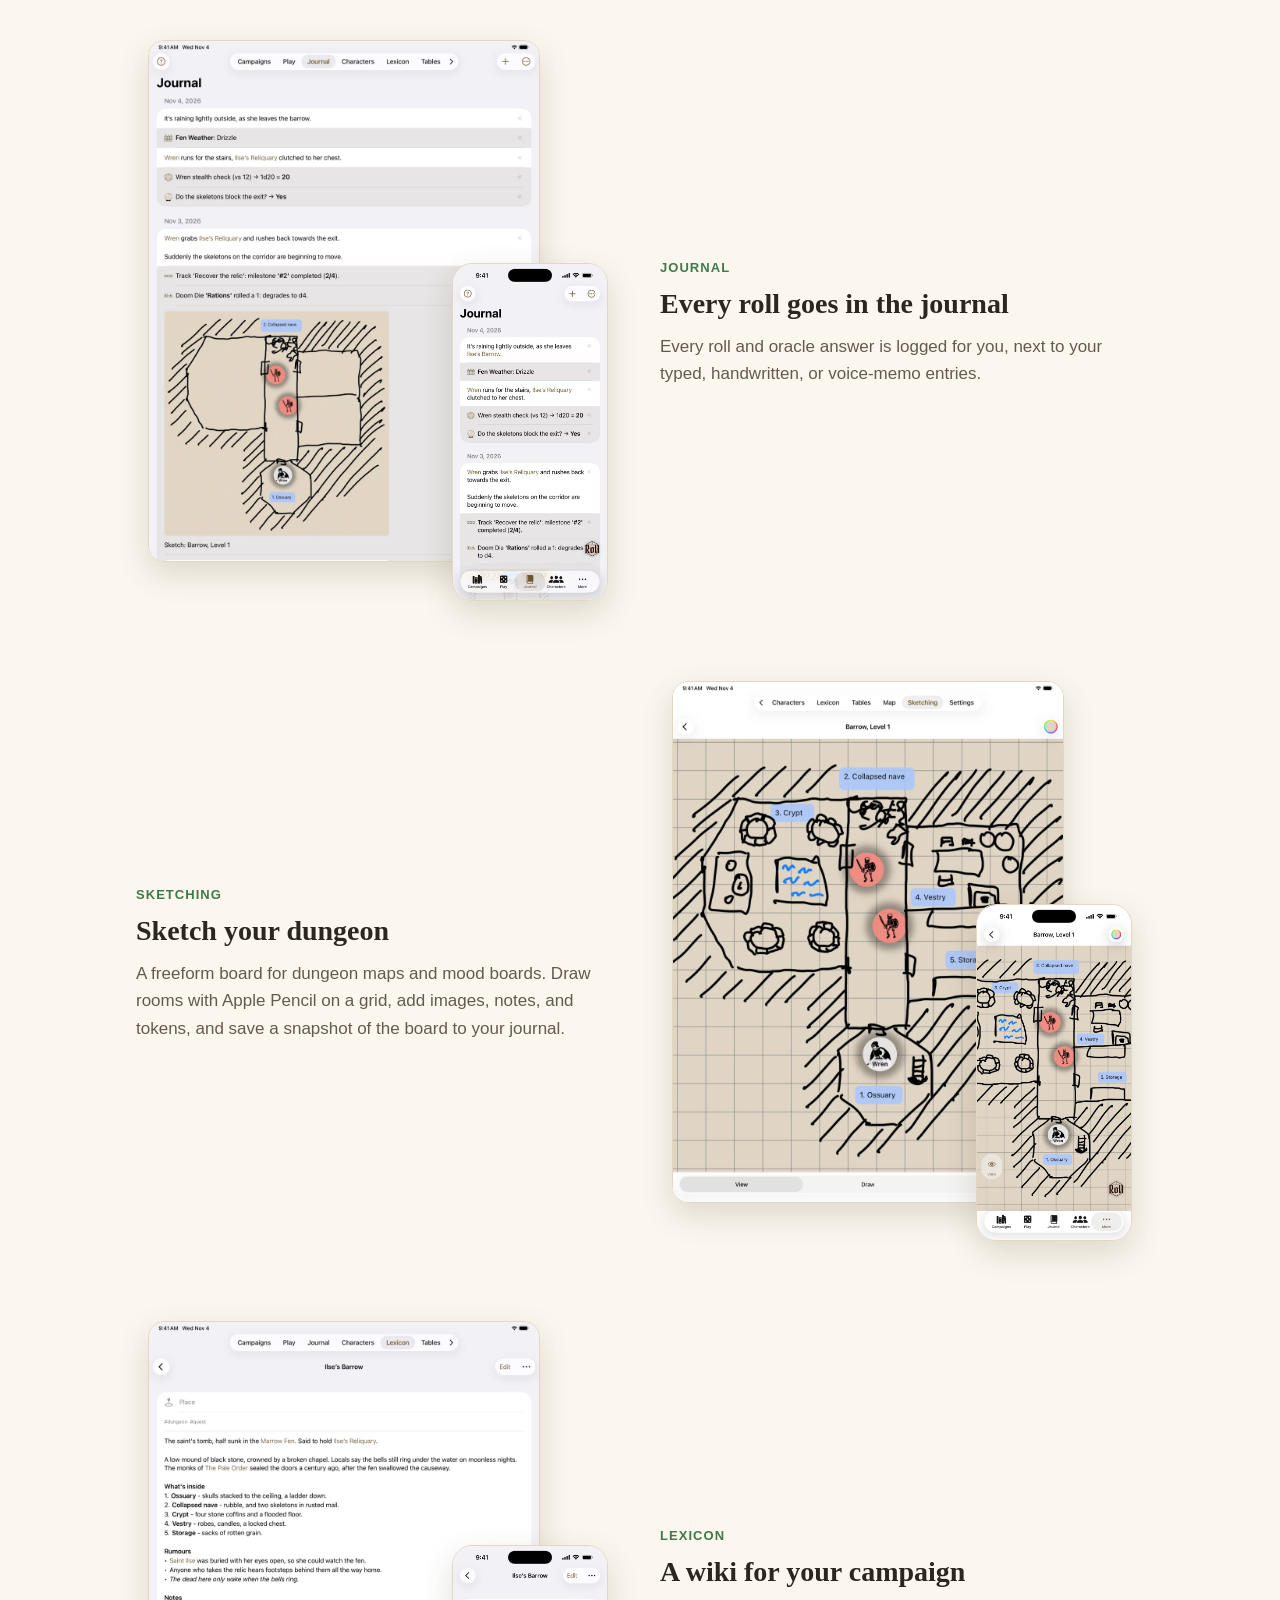
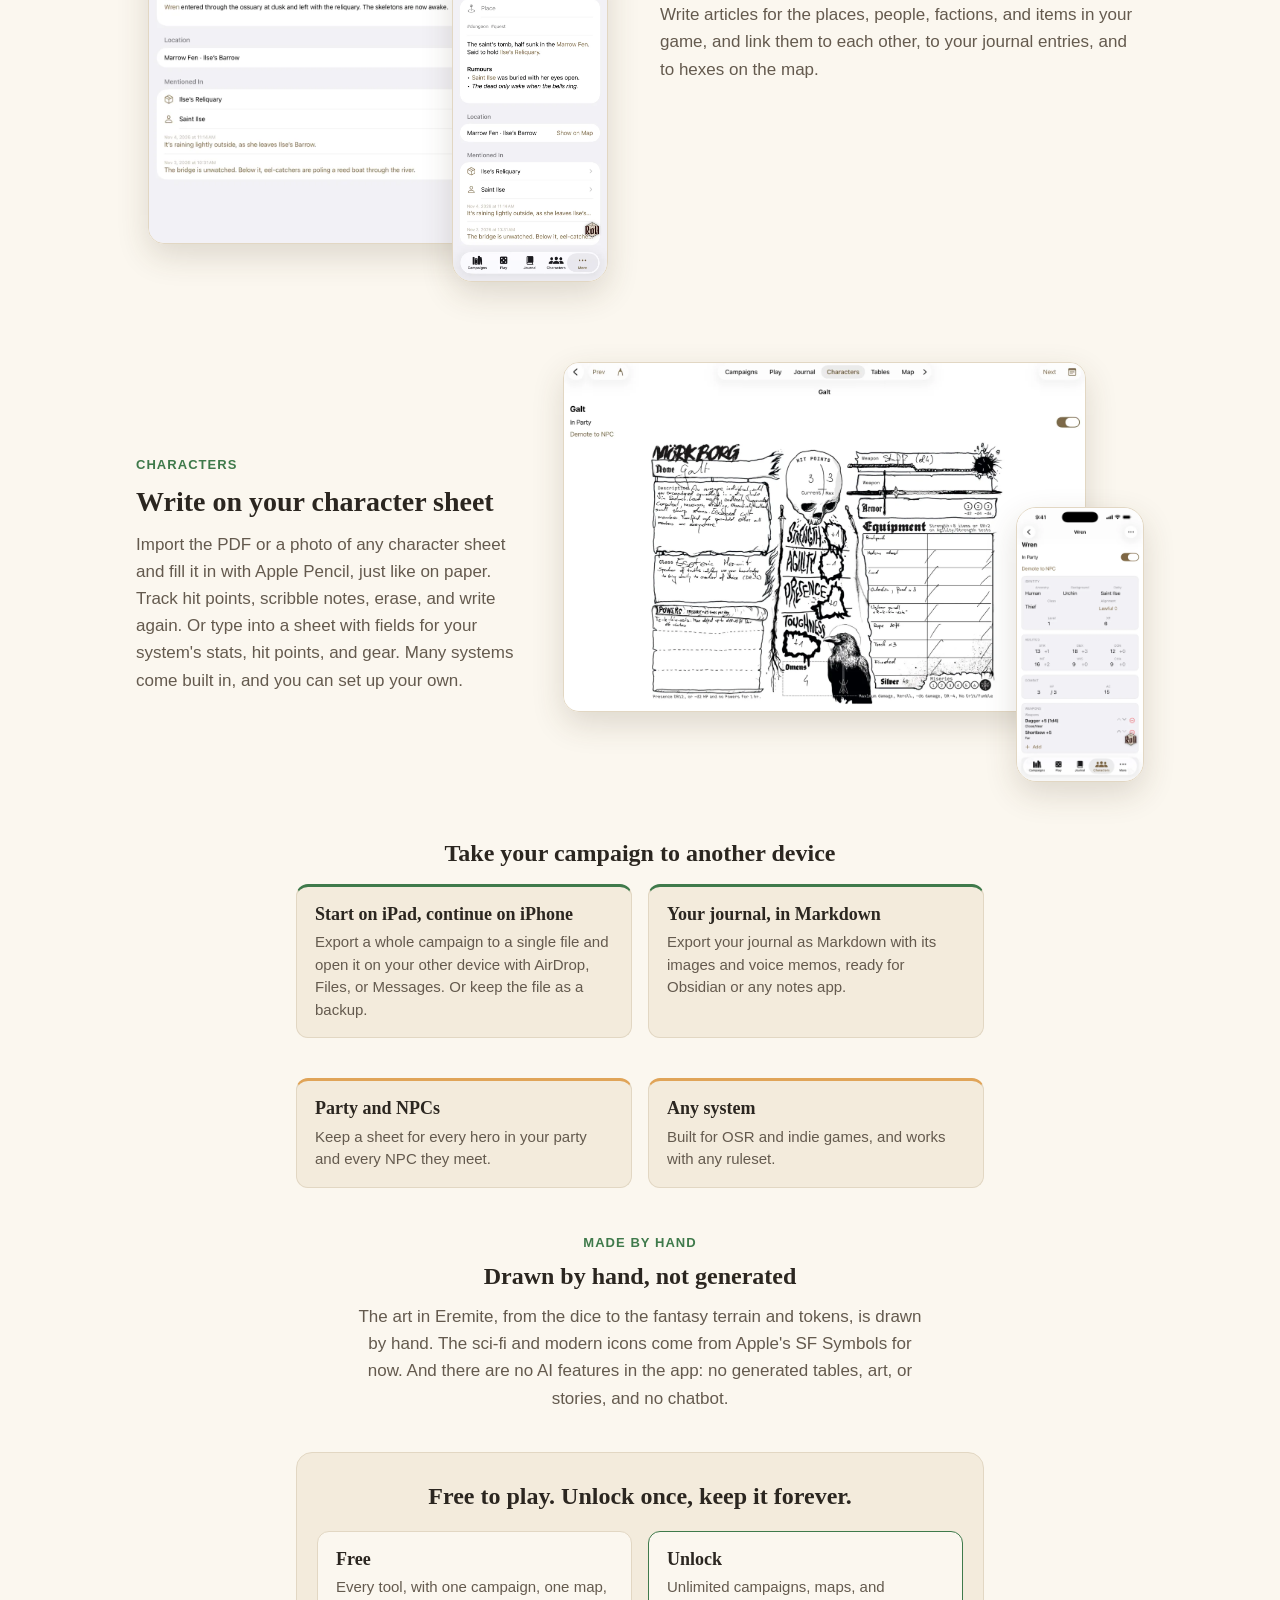
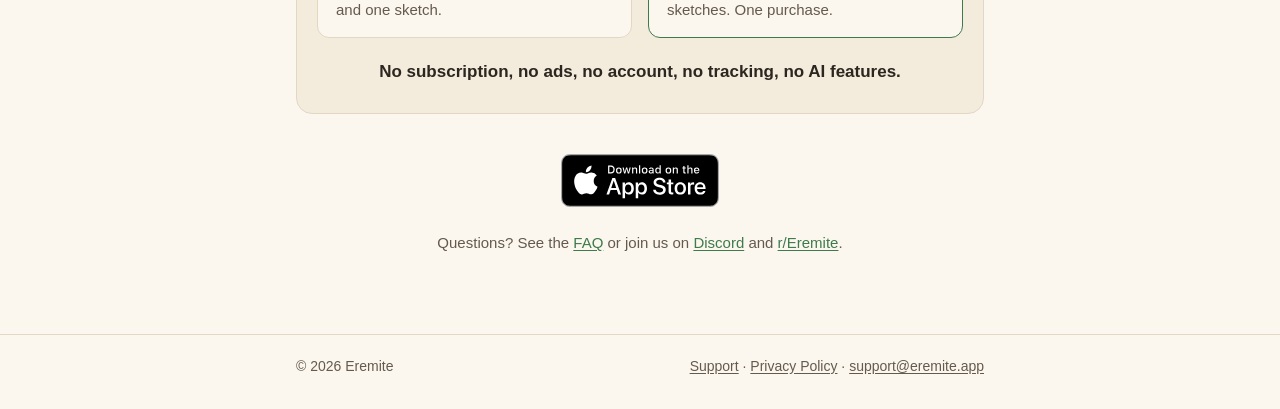
==== commit 94829b30: "Characters: describe the typed sheets instead of 'built-in template' Co-Authored-By: Claude Opus 5.5" ====
--- a/index.html
+++ b/index.html
@@ -169,7 +169,7 @@
         <div class="spotlight-text">
           <span class="eyebrow">Characters</span>
           <h2>Write on your character sheet</h2>
-          <p>Import the PDF or a photo of any character sheet and fill it in with Apple Pencil, just like on paper. Track hit points, scribble notes, erase, and write again. Or start from a built-in template for your system.</p>
+          <p>Import the PDF or a photo of any character sheet and fill it in with Apple Pencil, just like on paper. Track hit points, scribble notes, erase, and write again. Or type into a sheet with fields for your system's stats, hit points, and gear. Many systems come built in, and you can set up your own.</p>
         </div>
         <figure class="pair landscape">
           <img class="ipad" src="/screens/character.webp" width="1400" height="935" alt="A character sheet filled in by hand with Apple Pencil" loading="lazy">
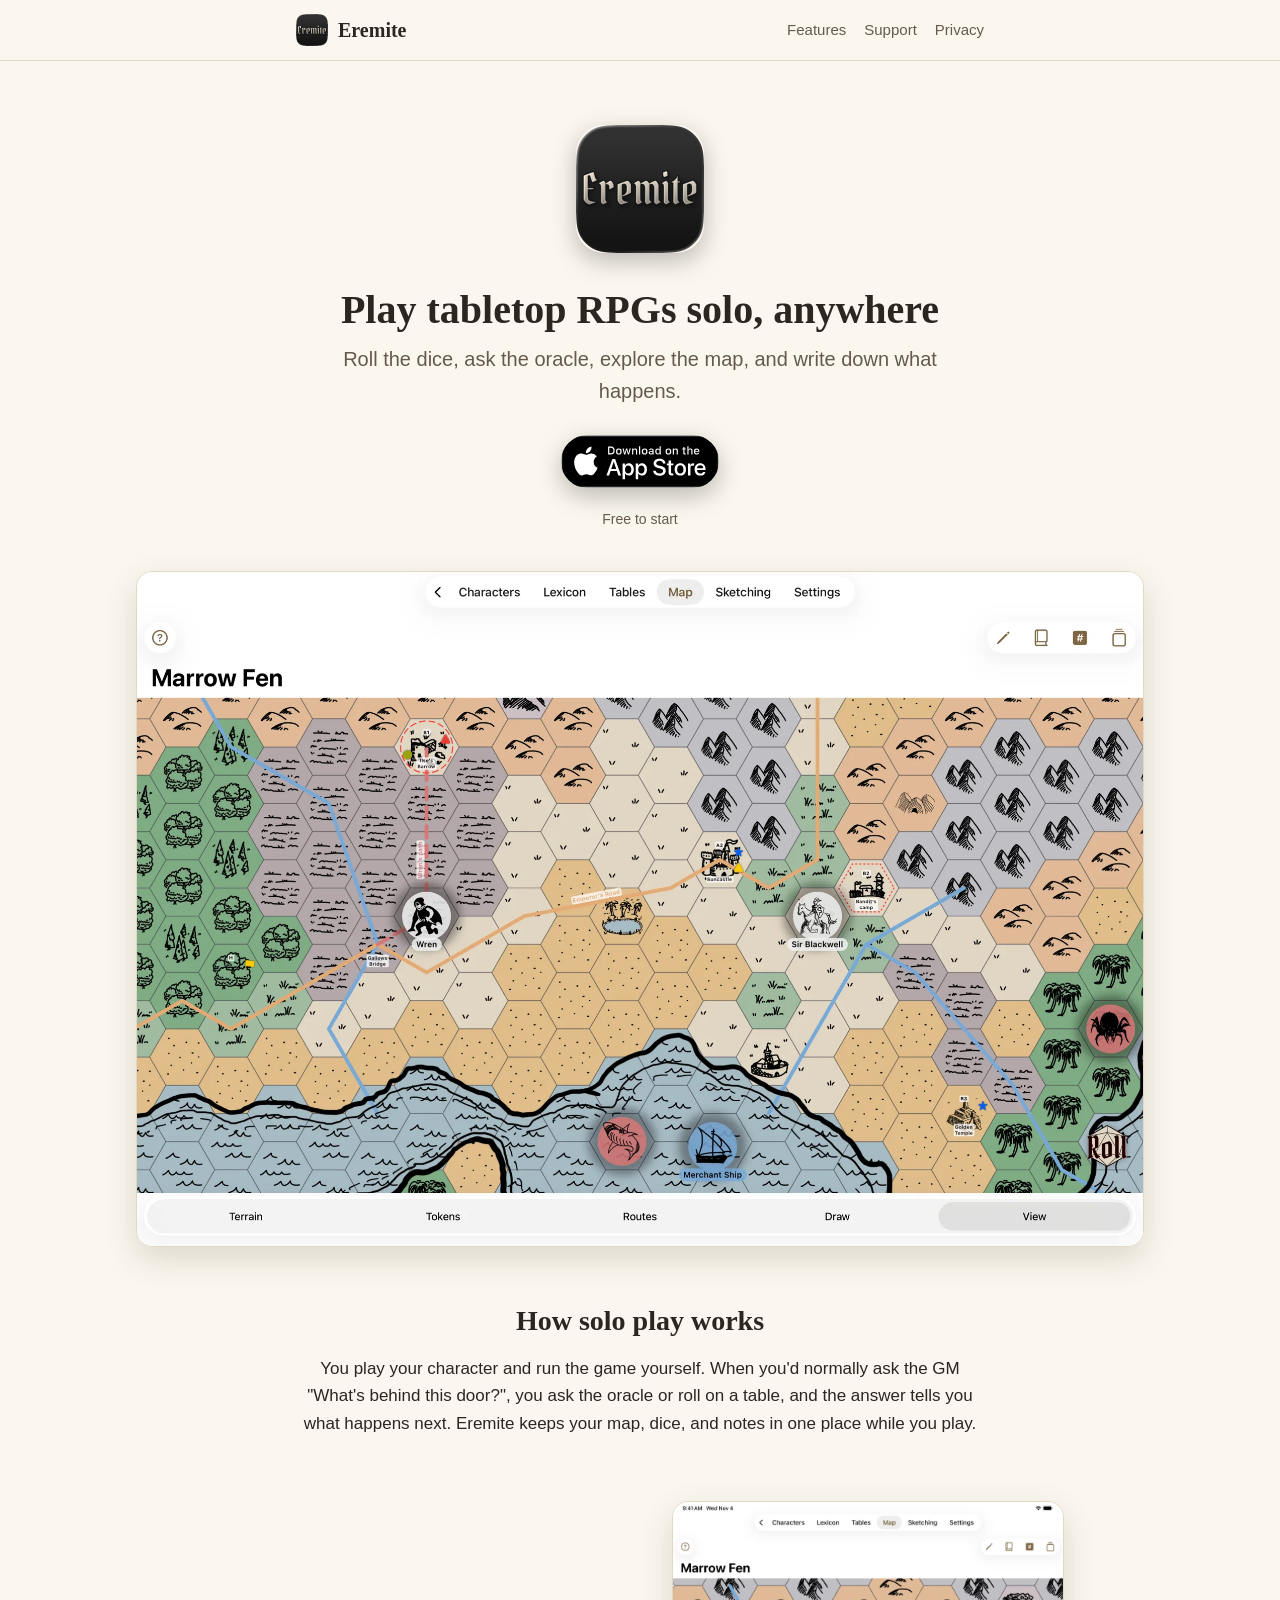
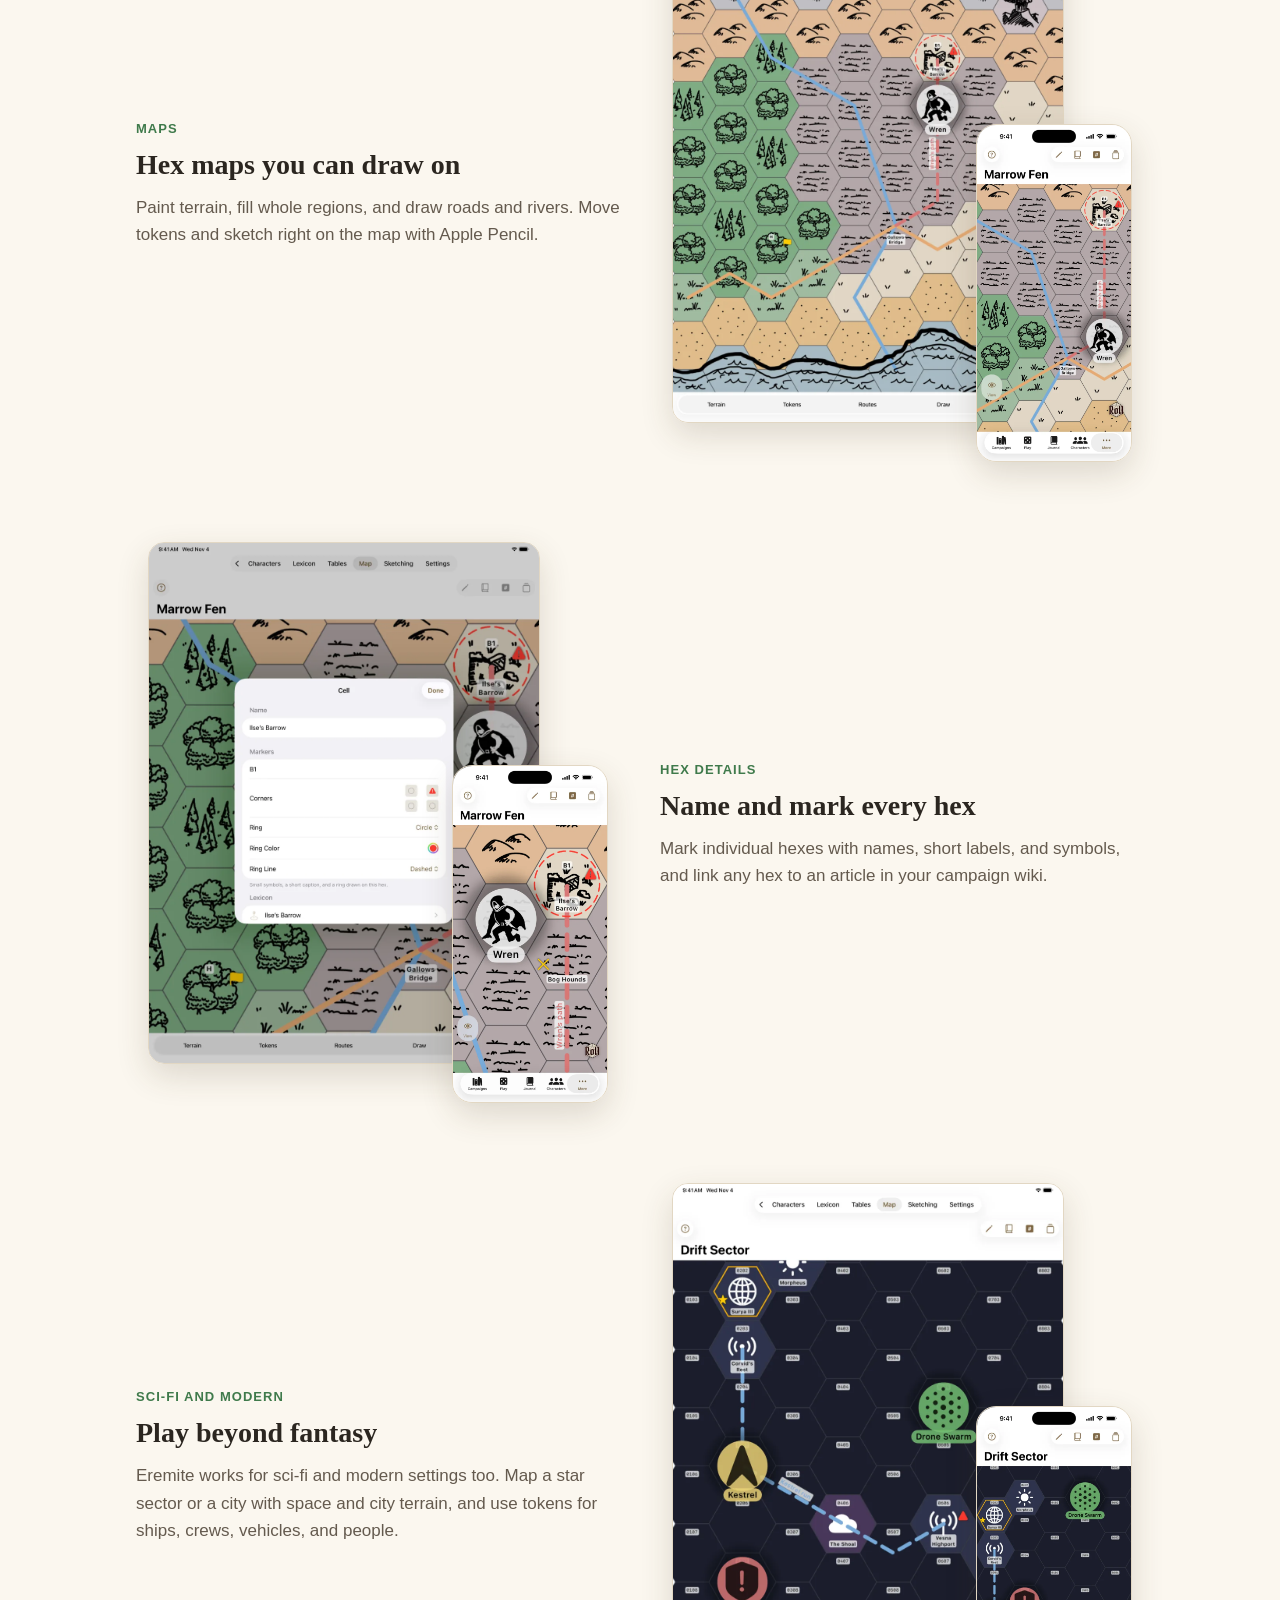
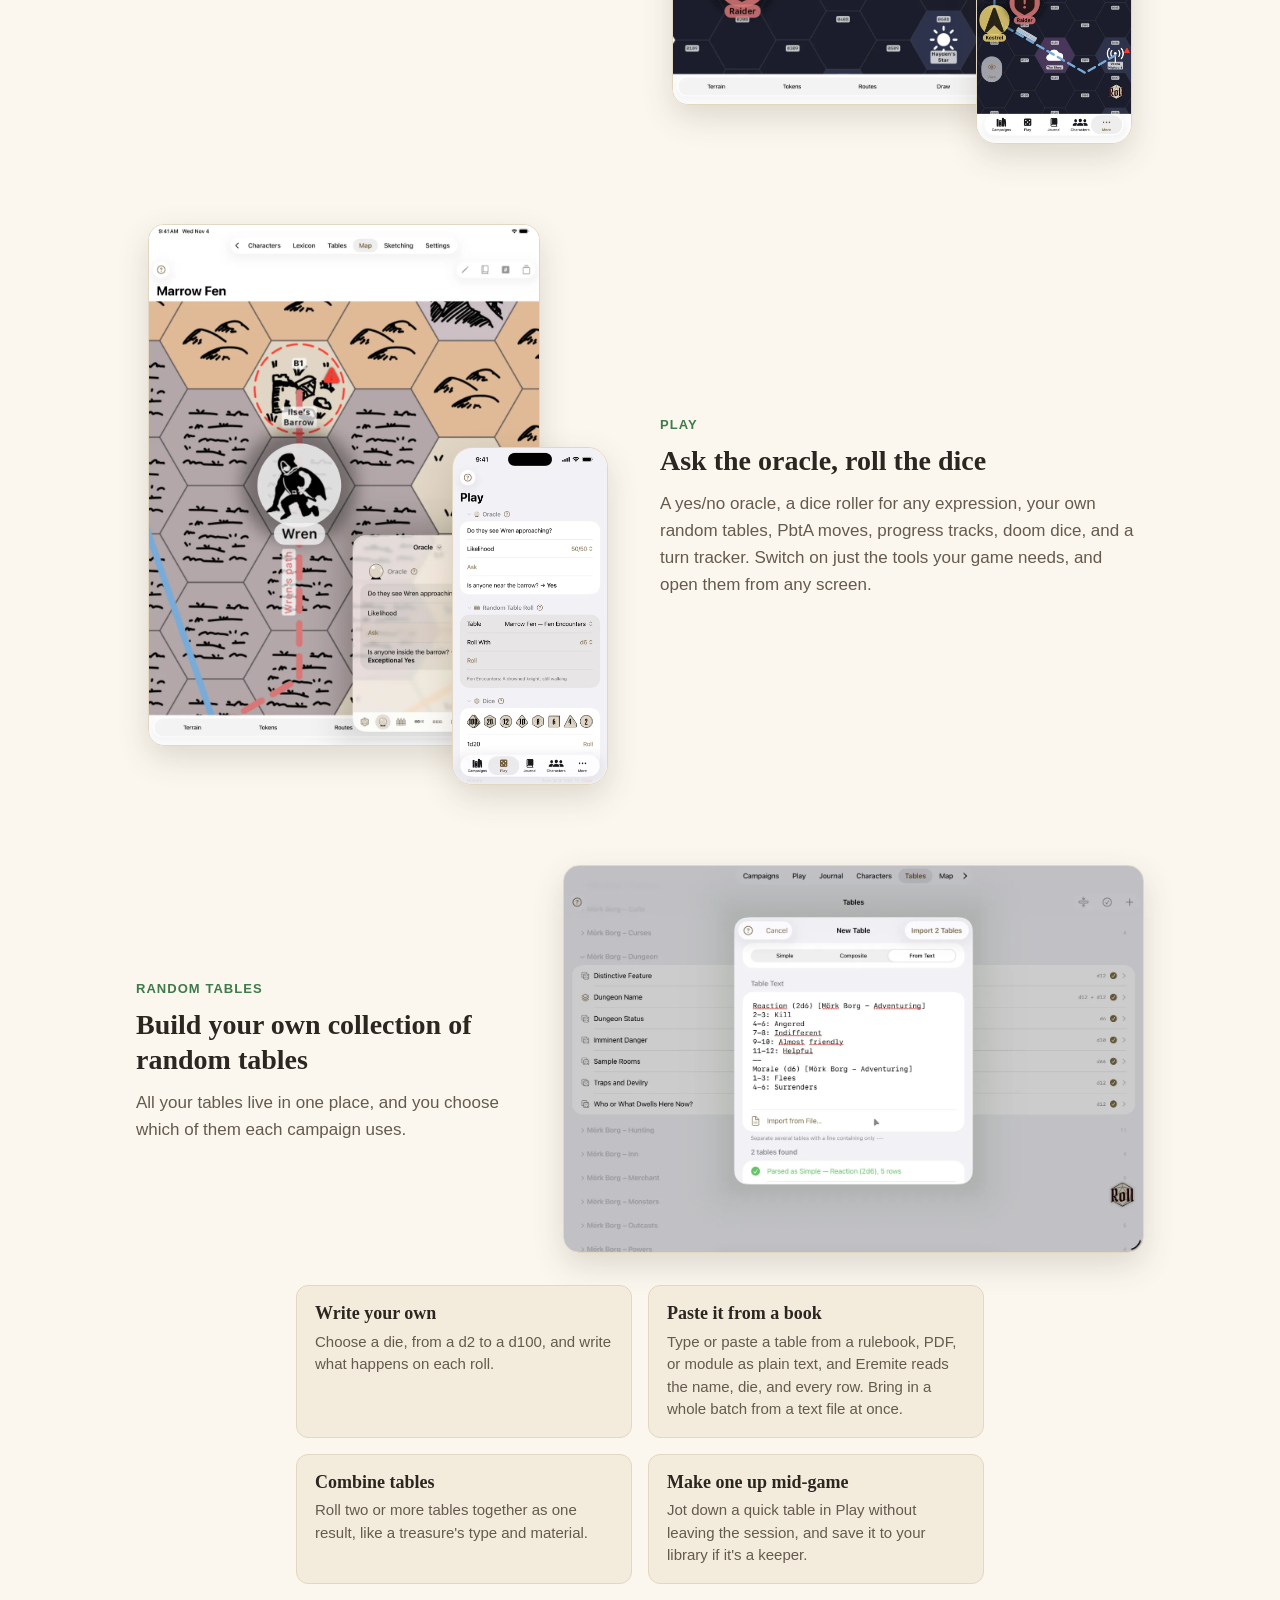
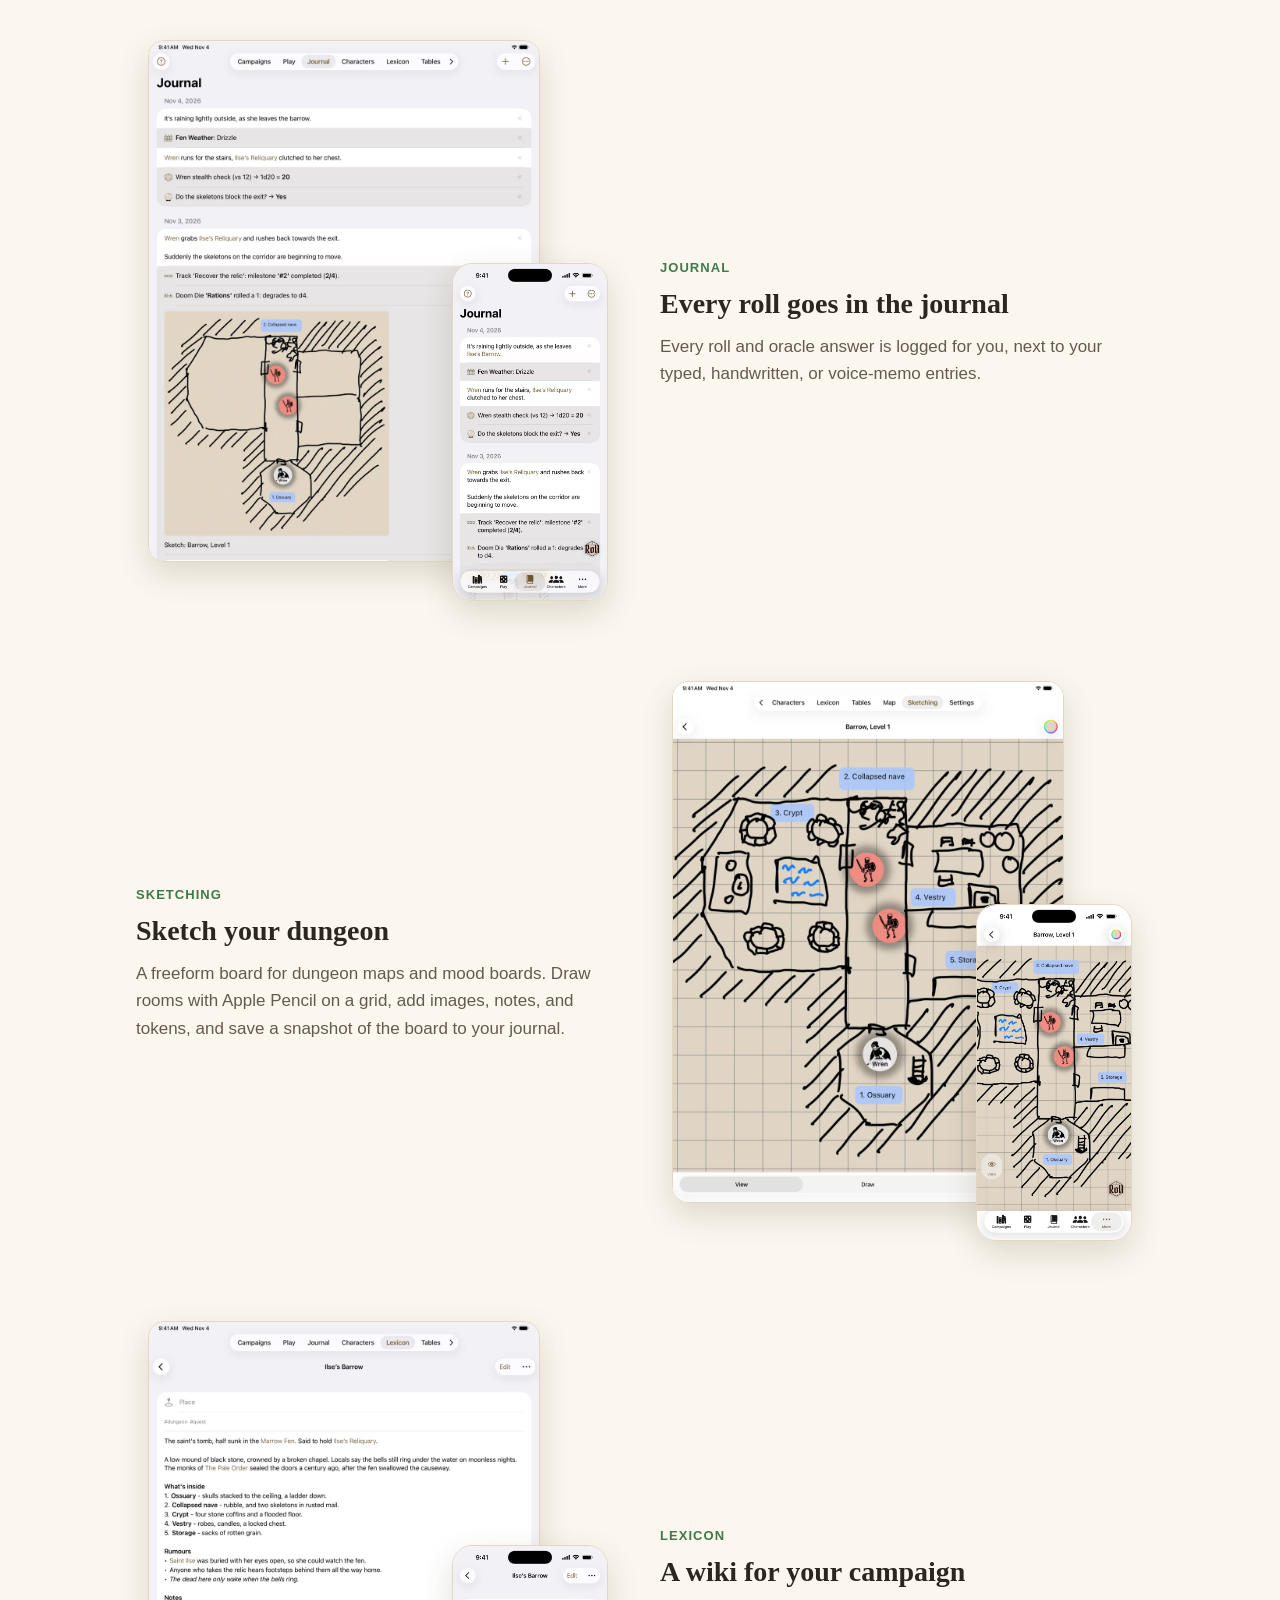
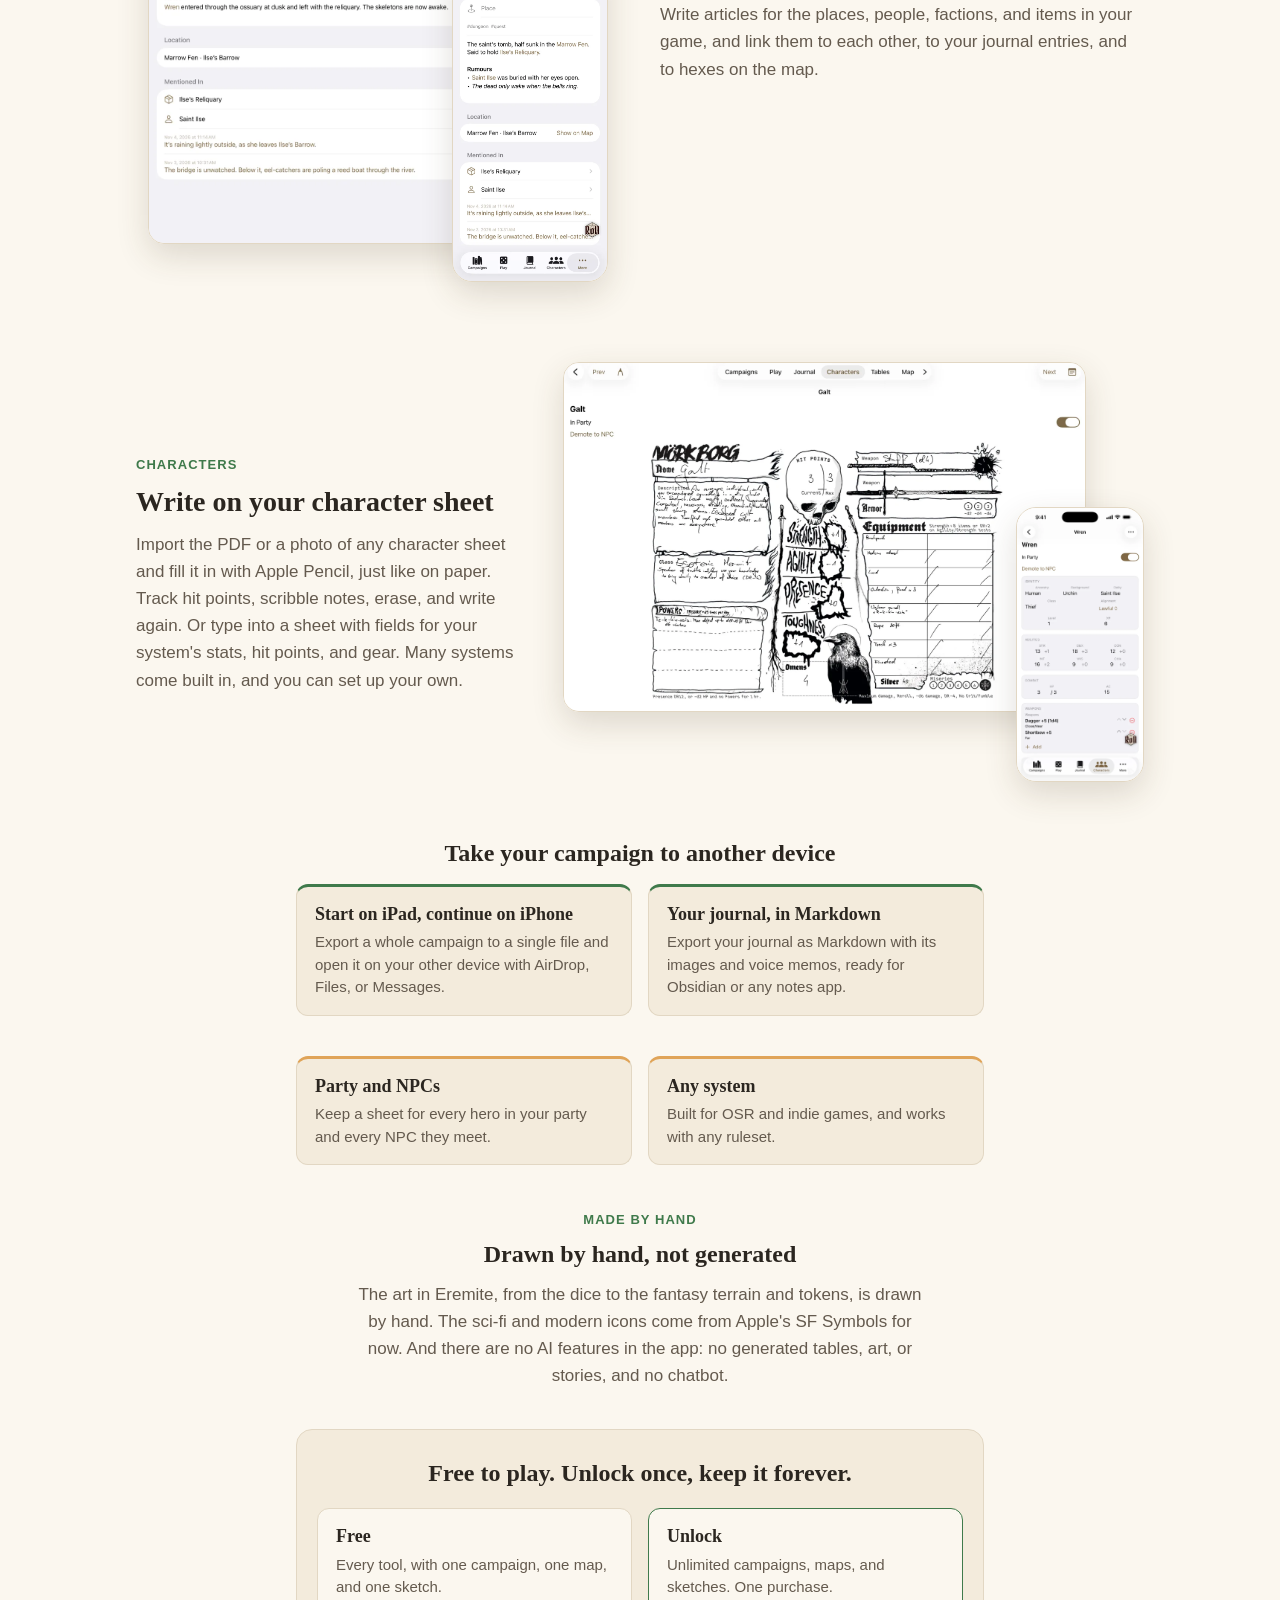
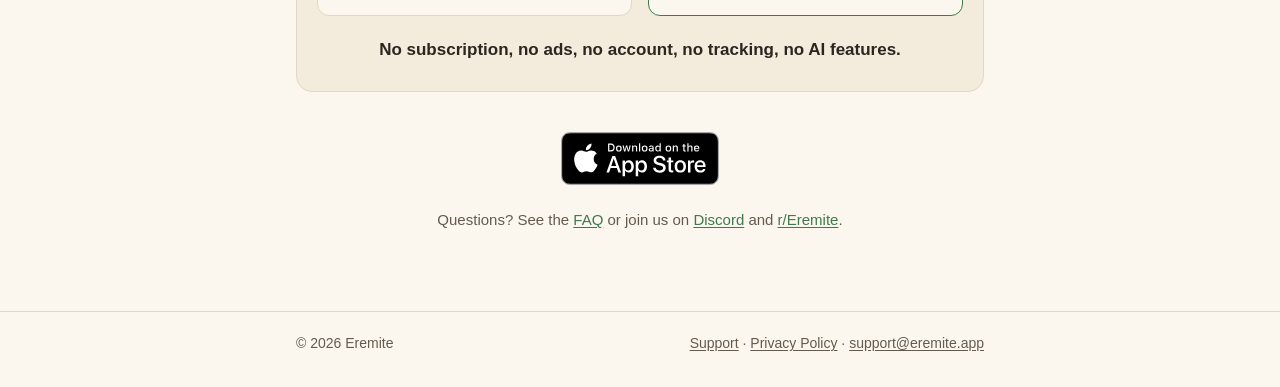
==== commit 2c76c23c: "Export card: drop the backup line Co-Authored-By: Claude Opus 5.5 <noreply@anthropic.com> Claude-Ses" ====
--- a/index.html
+++ b/index.html
@@ -184,7 +184,7 @@
         <div class="tiers">
           <div class="tier">
             <h3>Start on iPad, continue on iPhone</h3>
-            <p>Export a whole campaign to a single file and open it on your other device with AirDrop, Files, or Messages. Or keep the file as a backup.</p>
+            <p>Export a whole campaign to a single file and open it on your other device with AirDrop, Files, or Messages.</p>
           </div>
           <div class="tier">
             <h3>Your journal, in Markdown</h3>
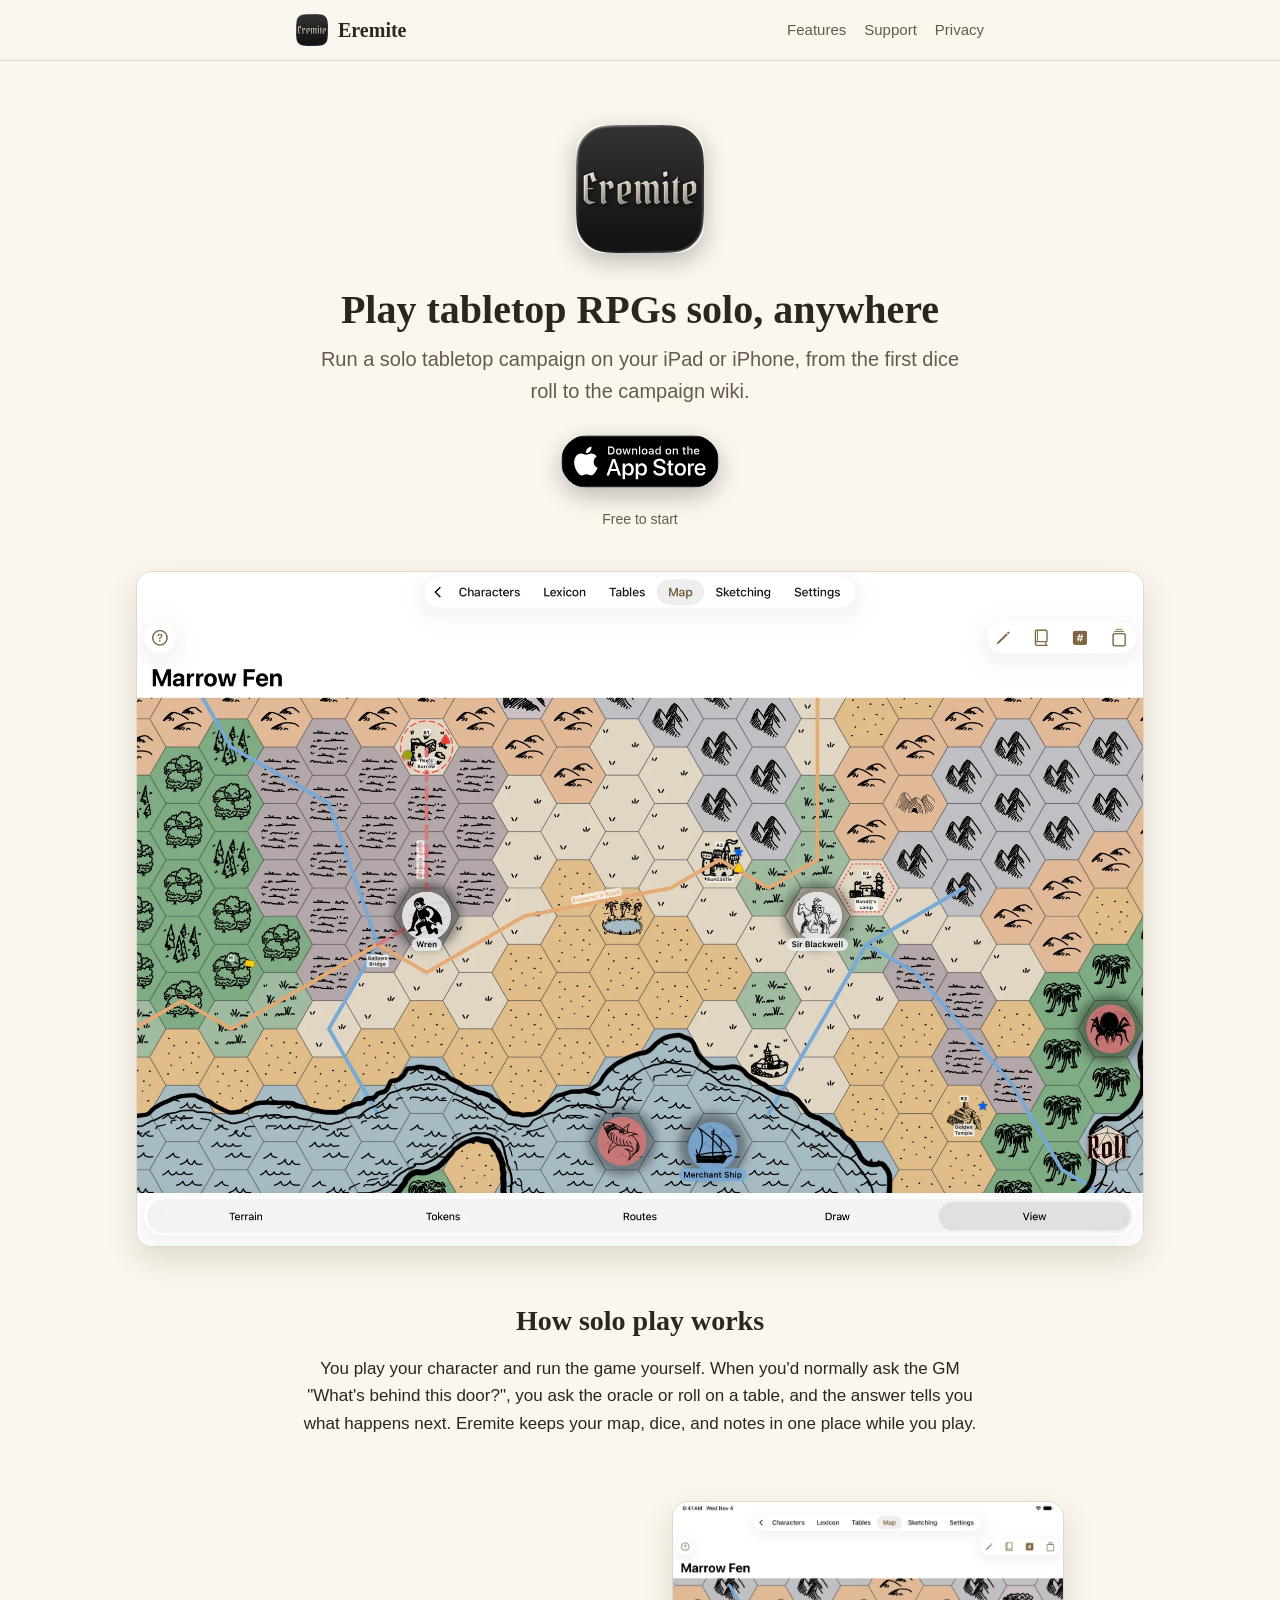
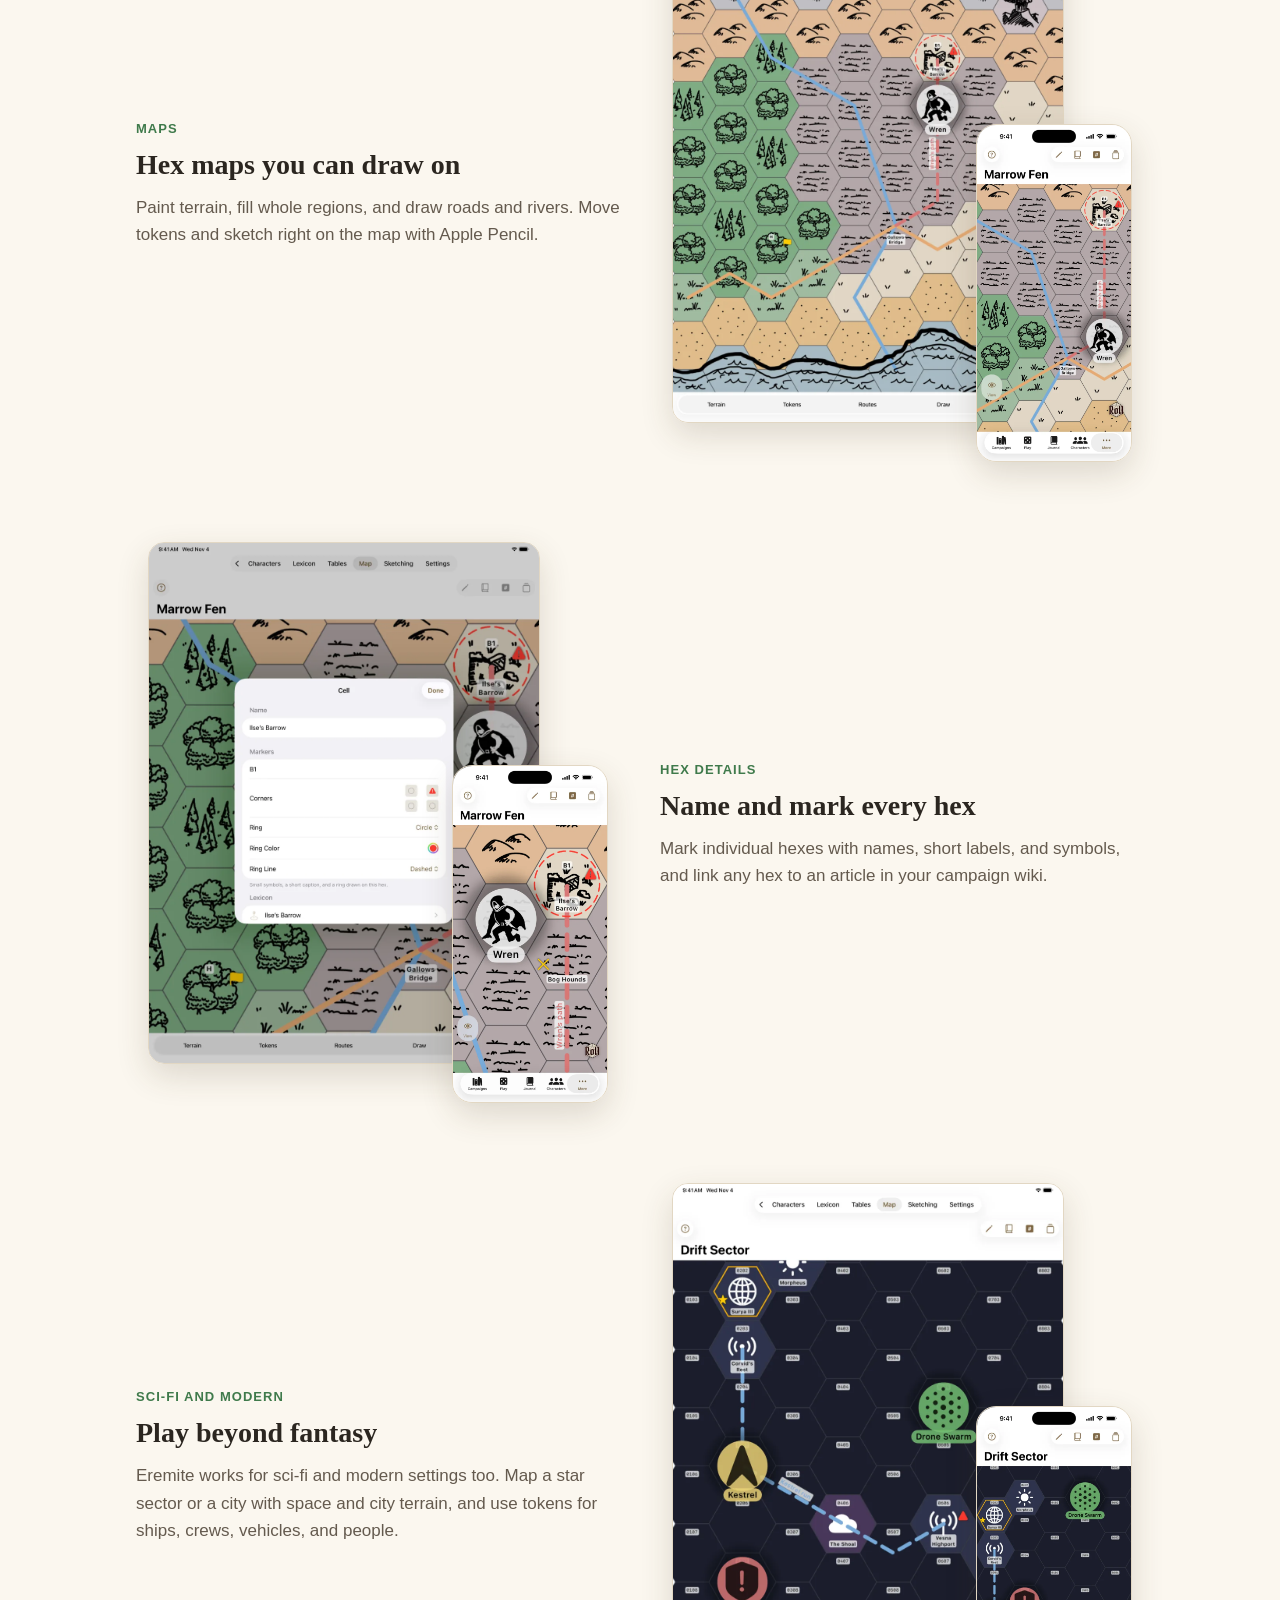
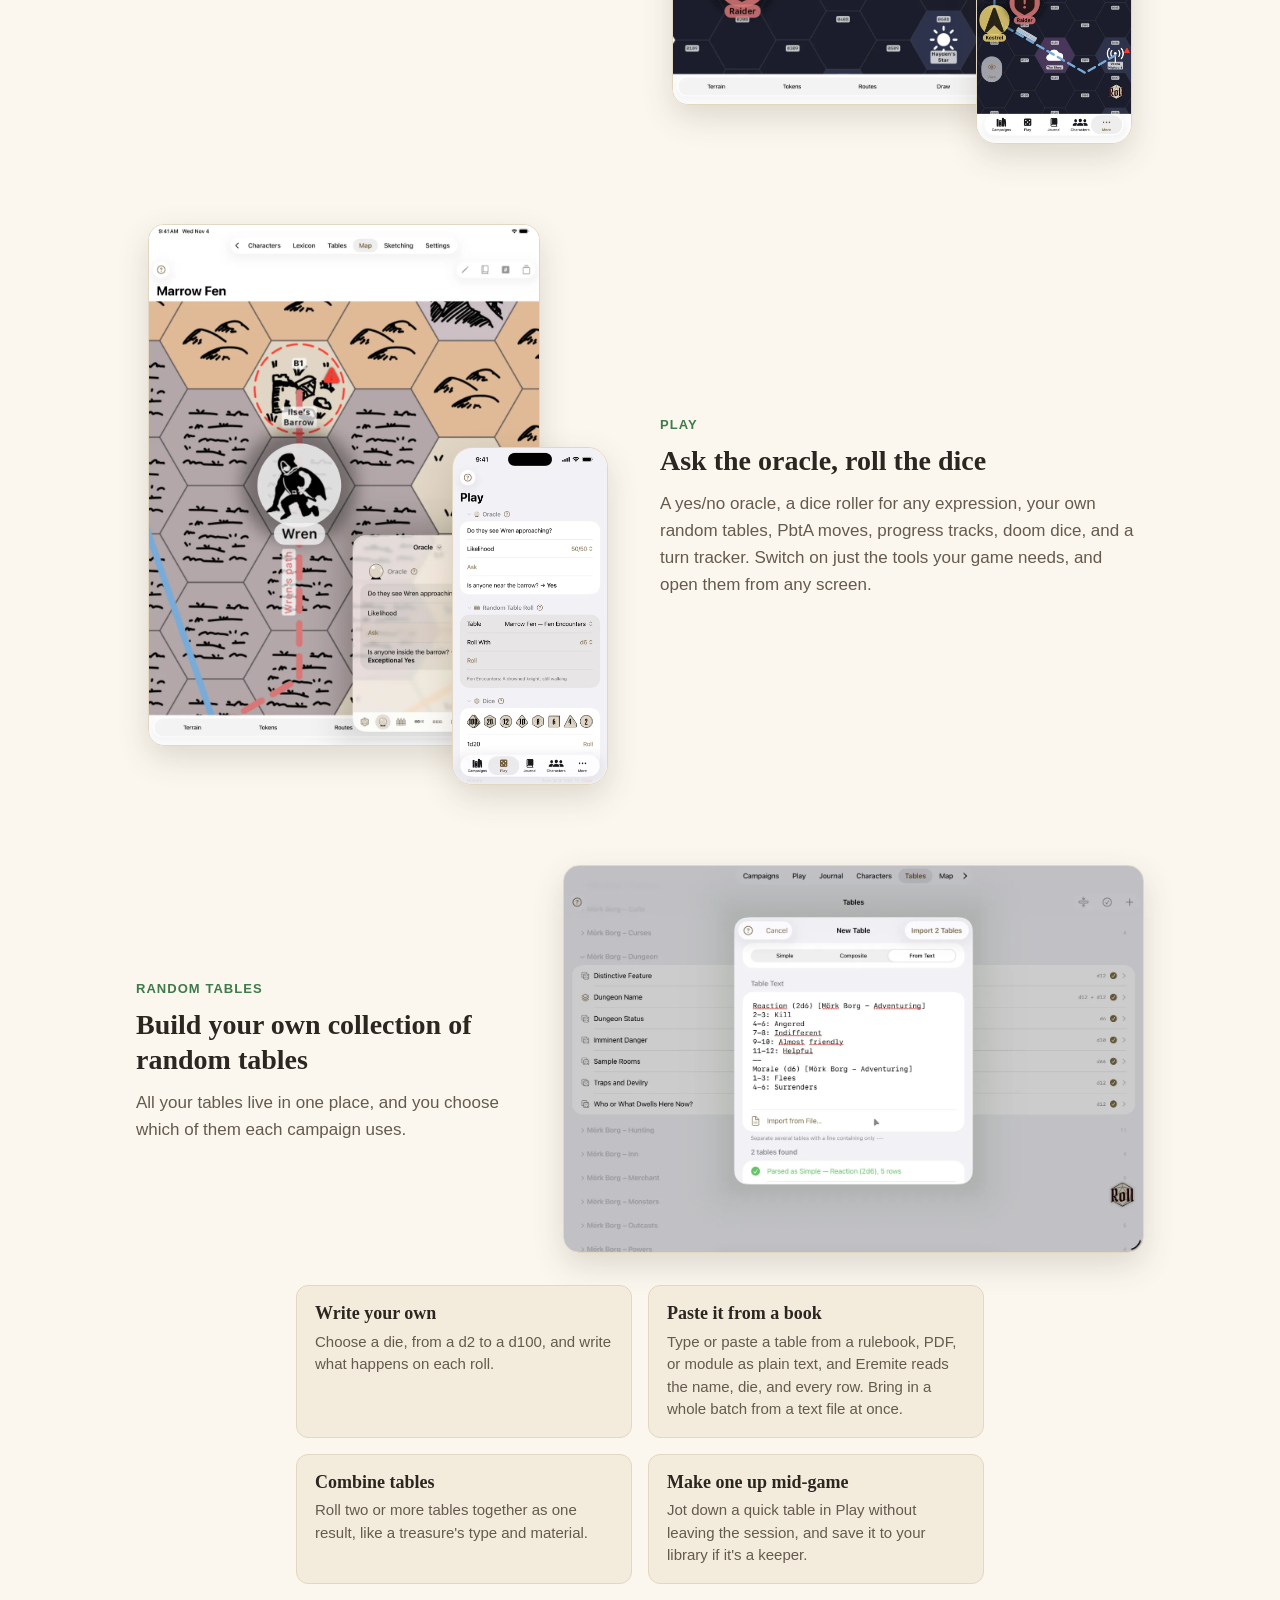
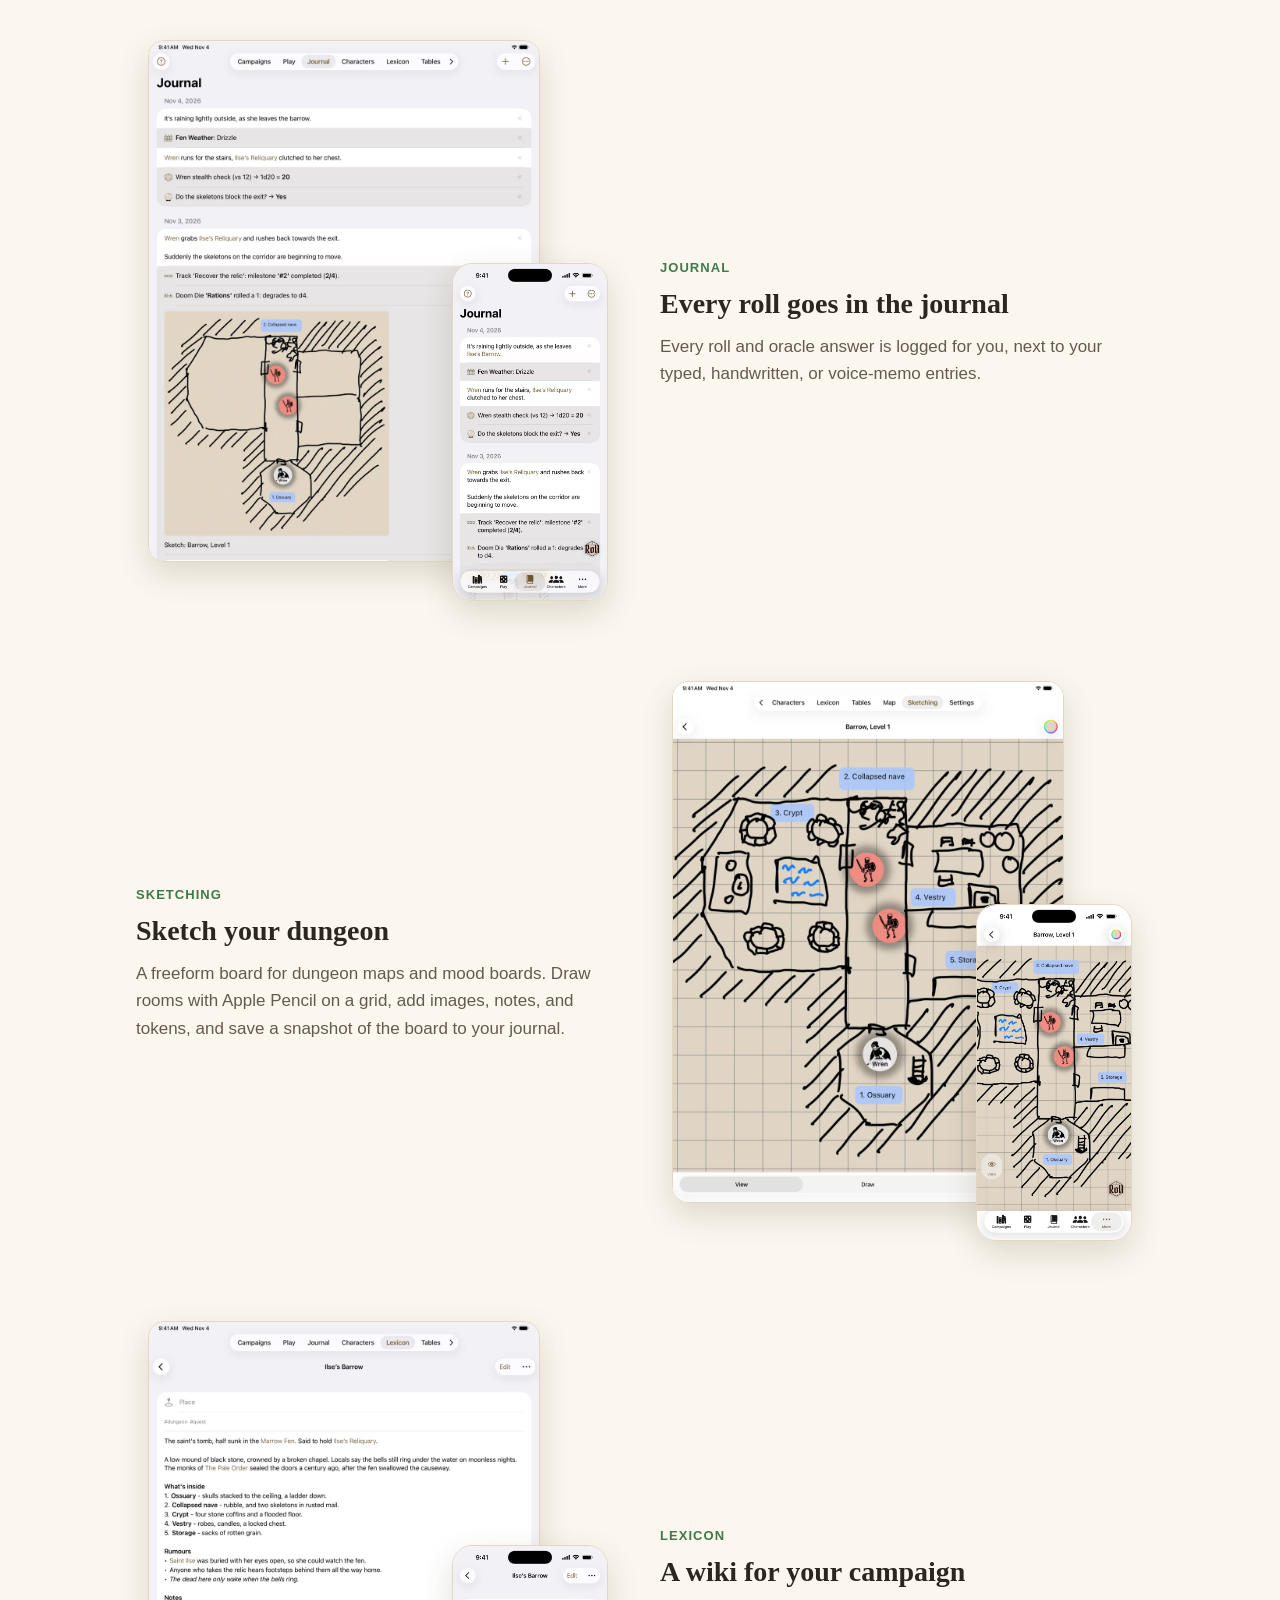
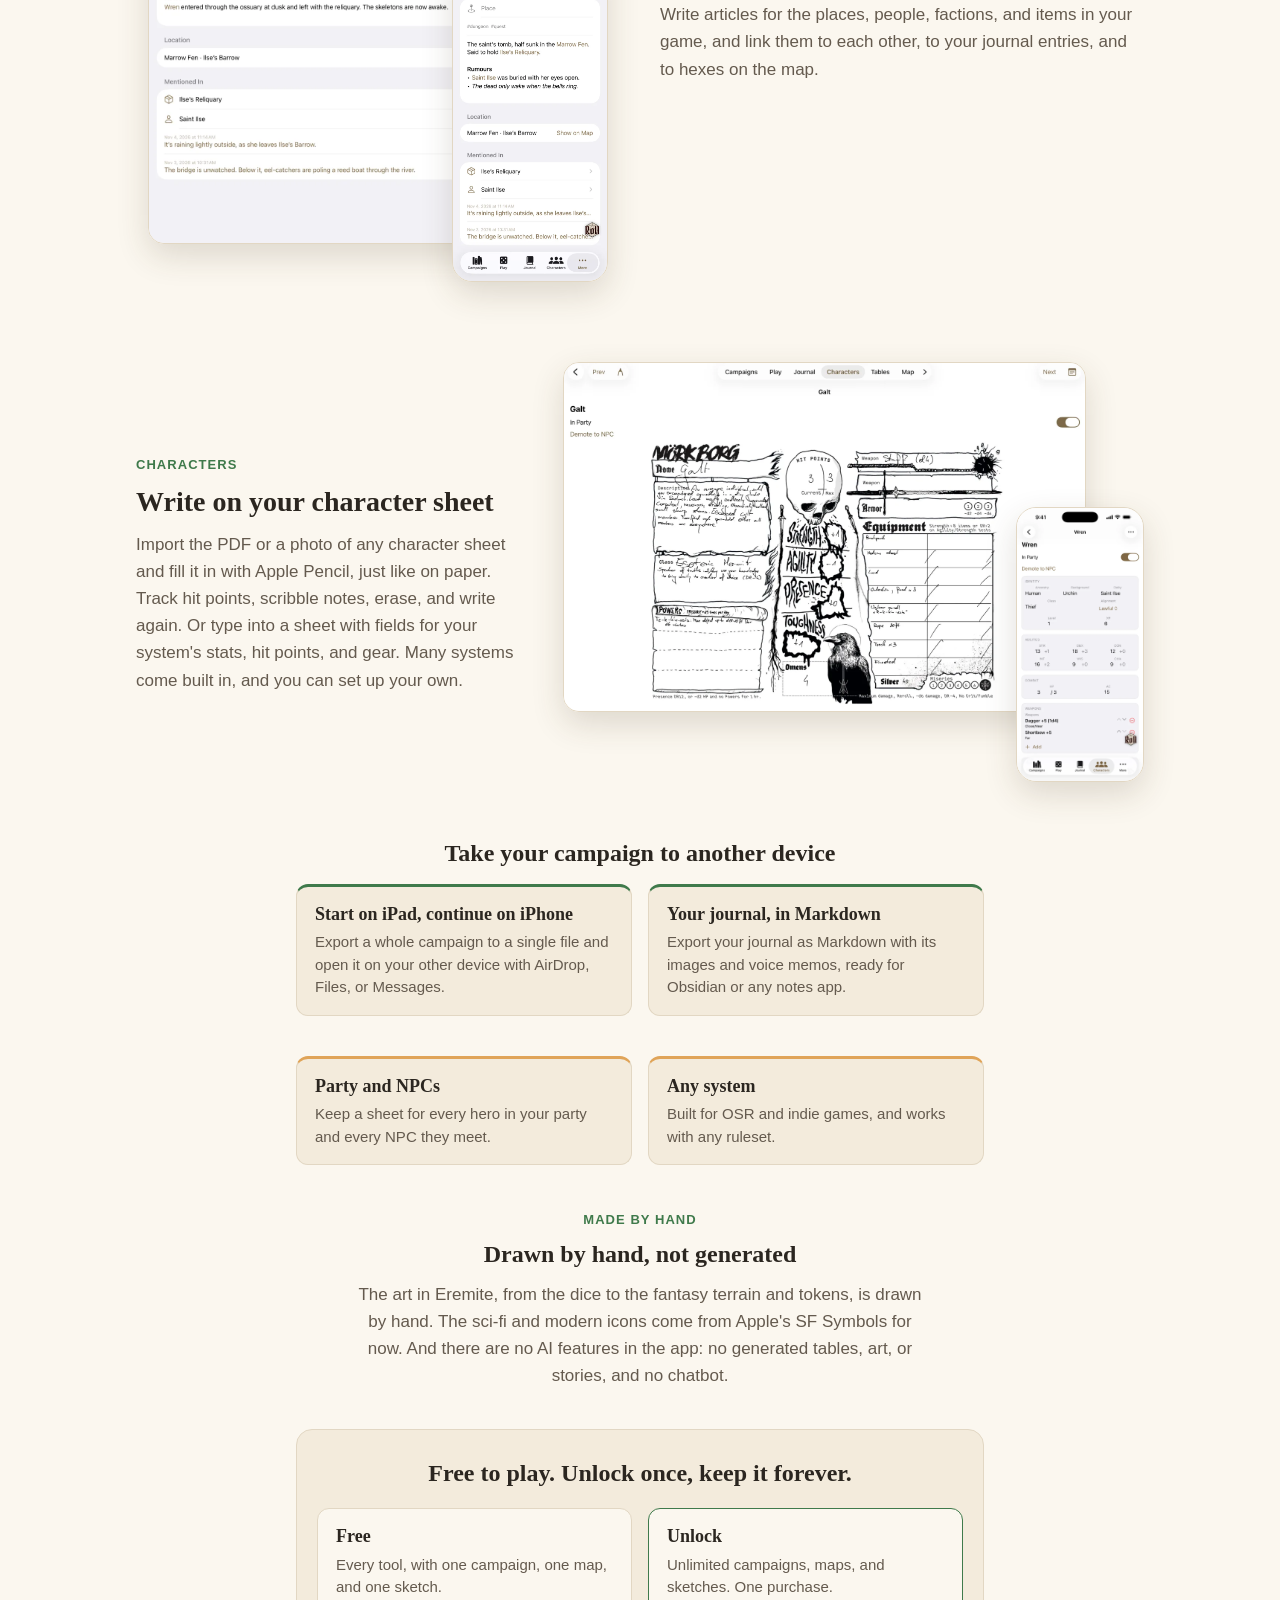
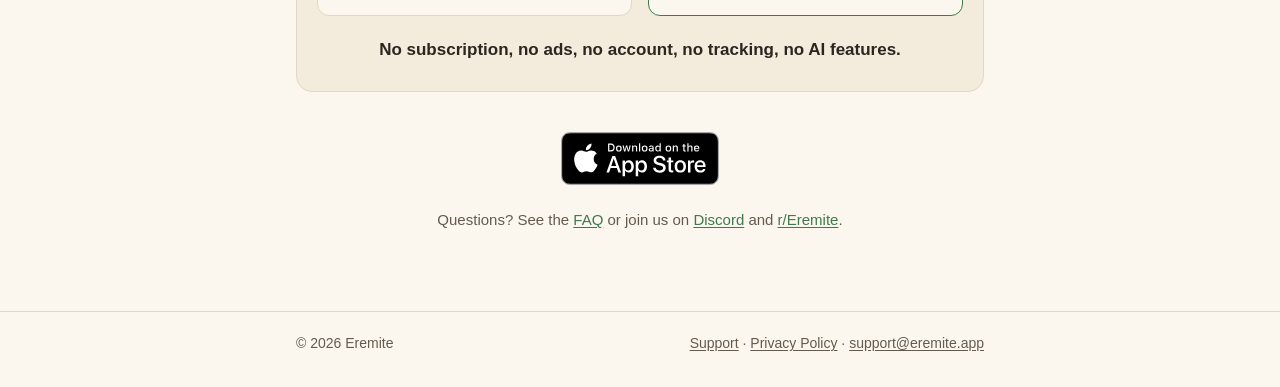
==== commit 72ea39b2: "Reword homepage tagline Co-Authored-By: Claude Opus 5.5 <noreply@anthropic.com> Claude-Session: http" ====
--- a/index.html
+++ b/index.html
@@ -27,7 +27,7 @@
       <section class="hero">
         <img src="/icon.png" alt="Eremite app icon">
         <h1>Play tabletop RPGs solo, anywhere</h1>
-        <p class="tagline">Roll the dice, ask the oracle, explore the map, and write down what happens.</p>
+        <p class="tagline">Run a solo tabletop campaign on your iPad or iPhone, from the first dice roll to the campaign wiki.</p>
         <a class="badge" href="https://apps.apple.com/app/id6820559775"><picture><source srcset="/app-store-badge-white.svg" media="(prefers-color-scheme: dark)"><img src="/app-store-badge.svg" alt="Download on the App Store" width="160" height="53"></picture></a>
         <p class="availability">Free to start</p>
       </section>
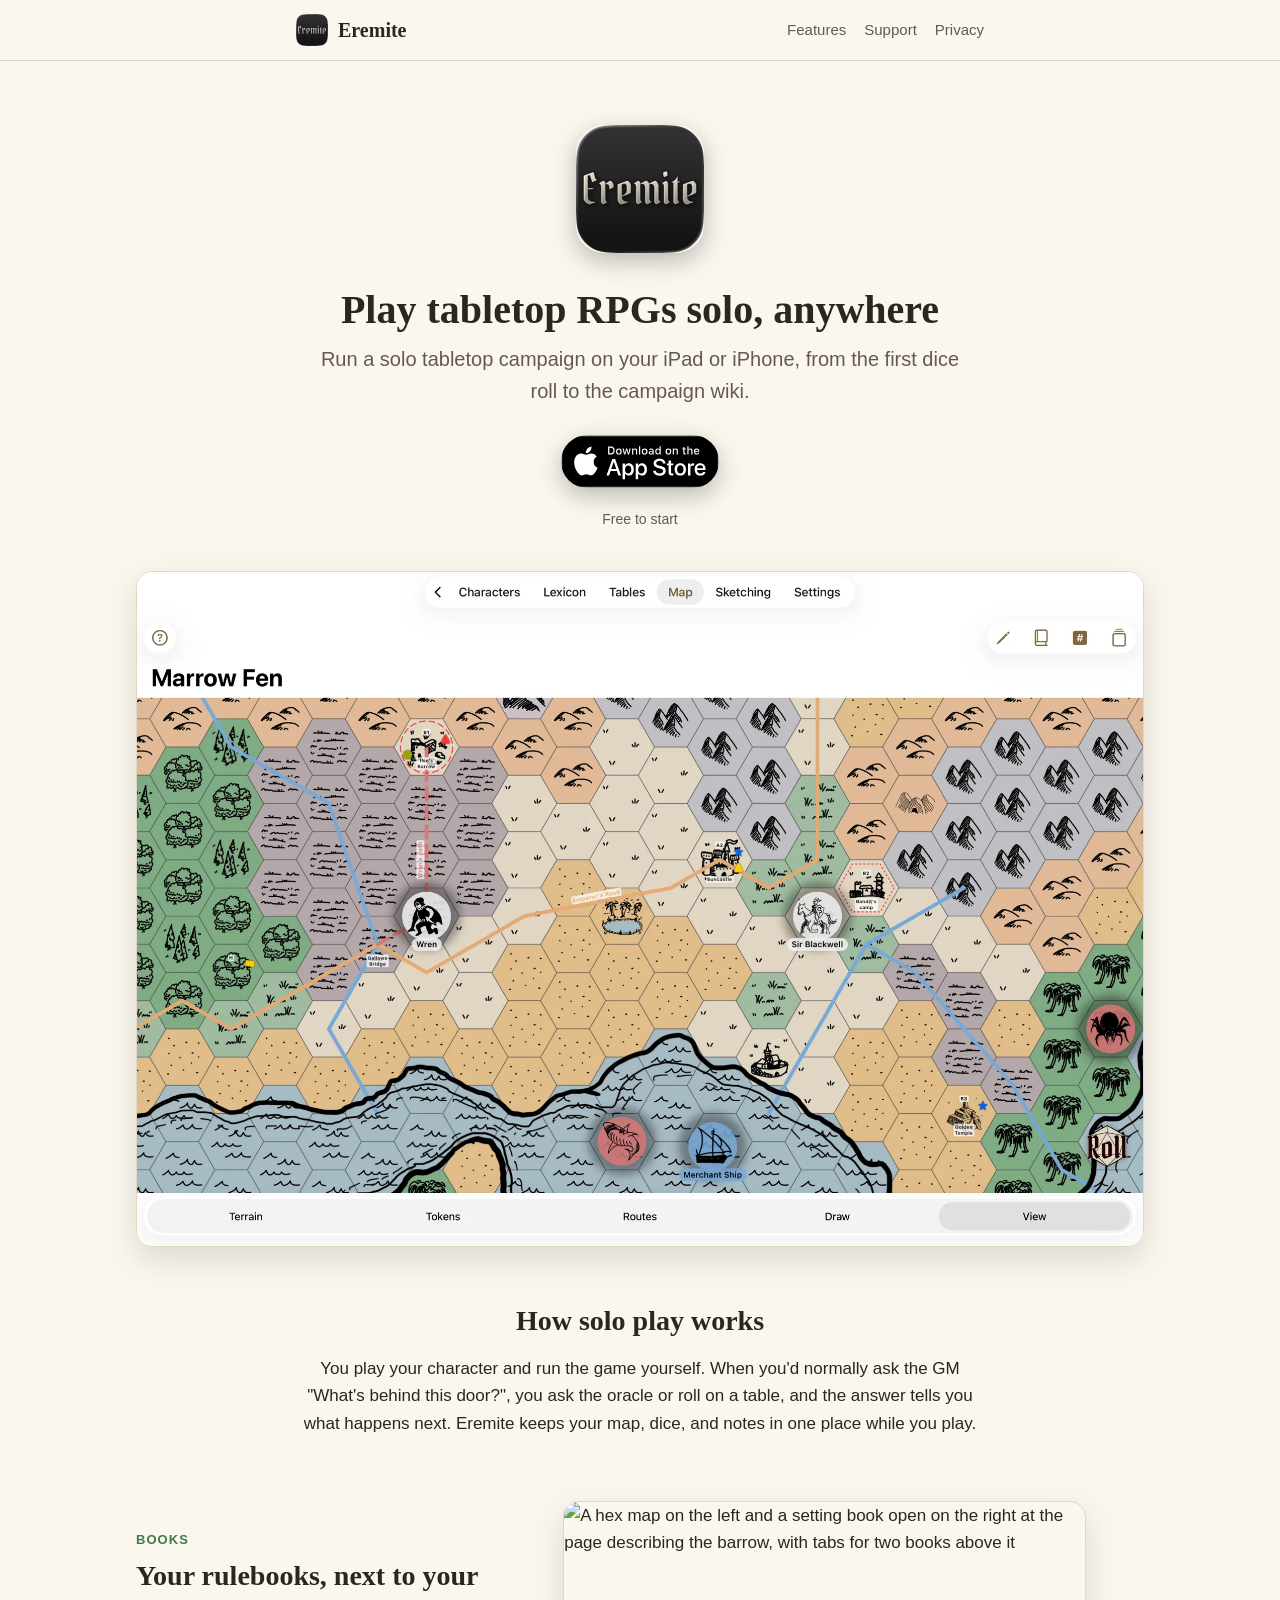
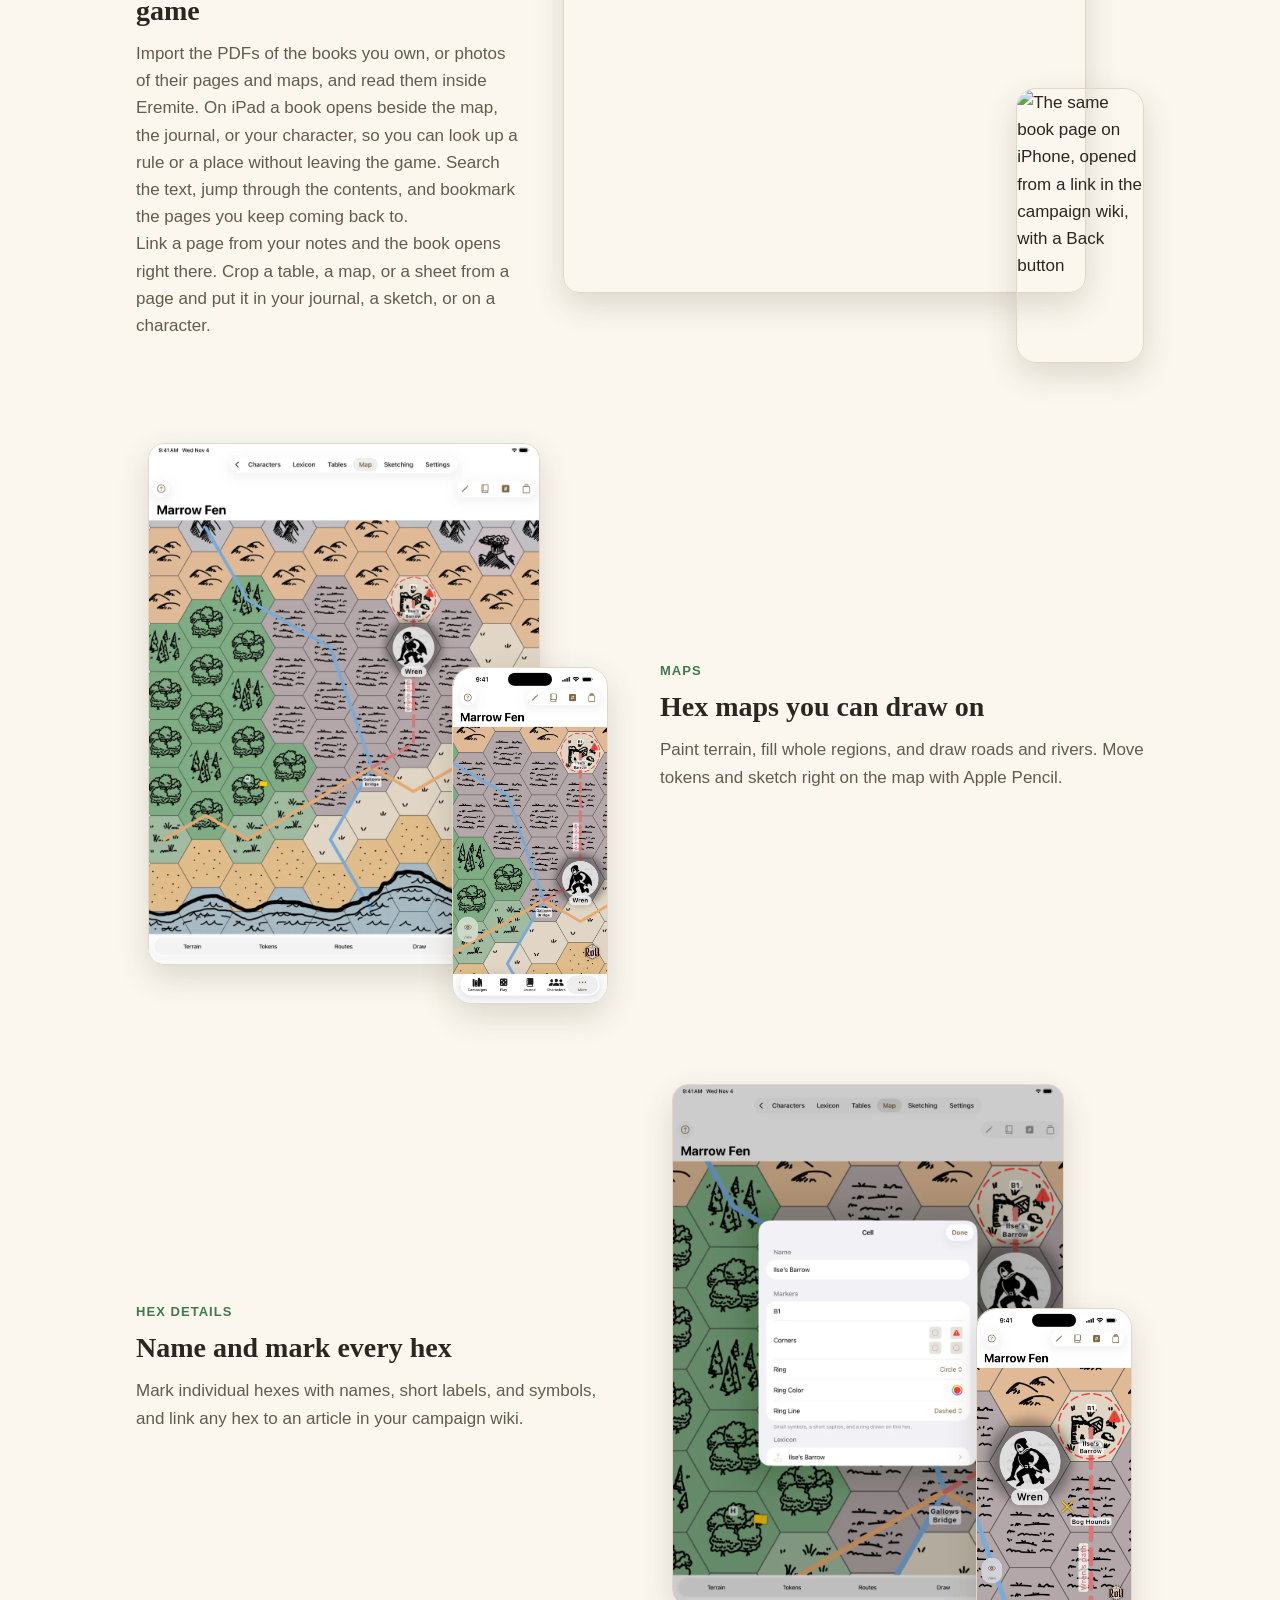
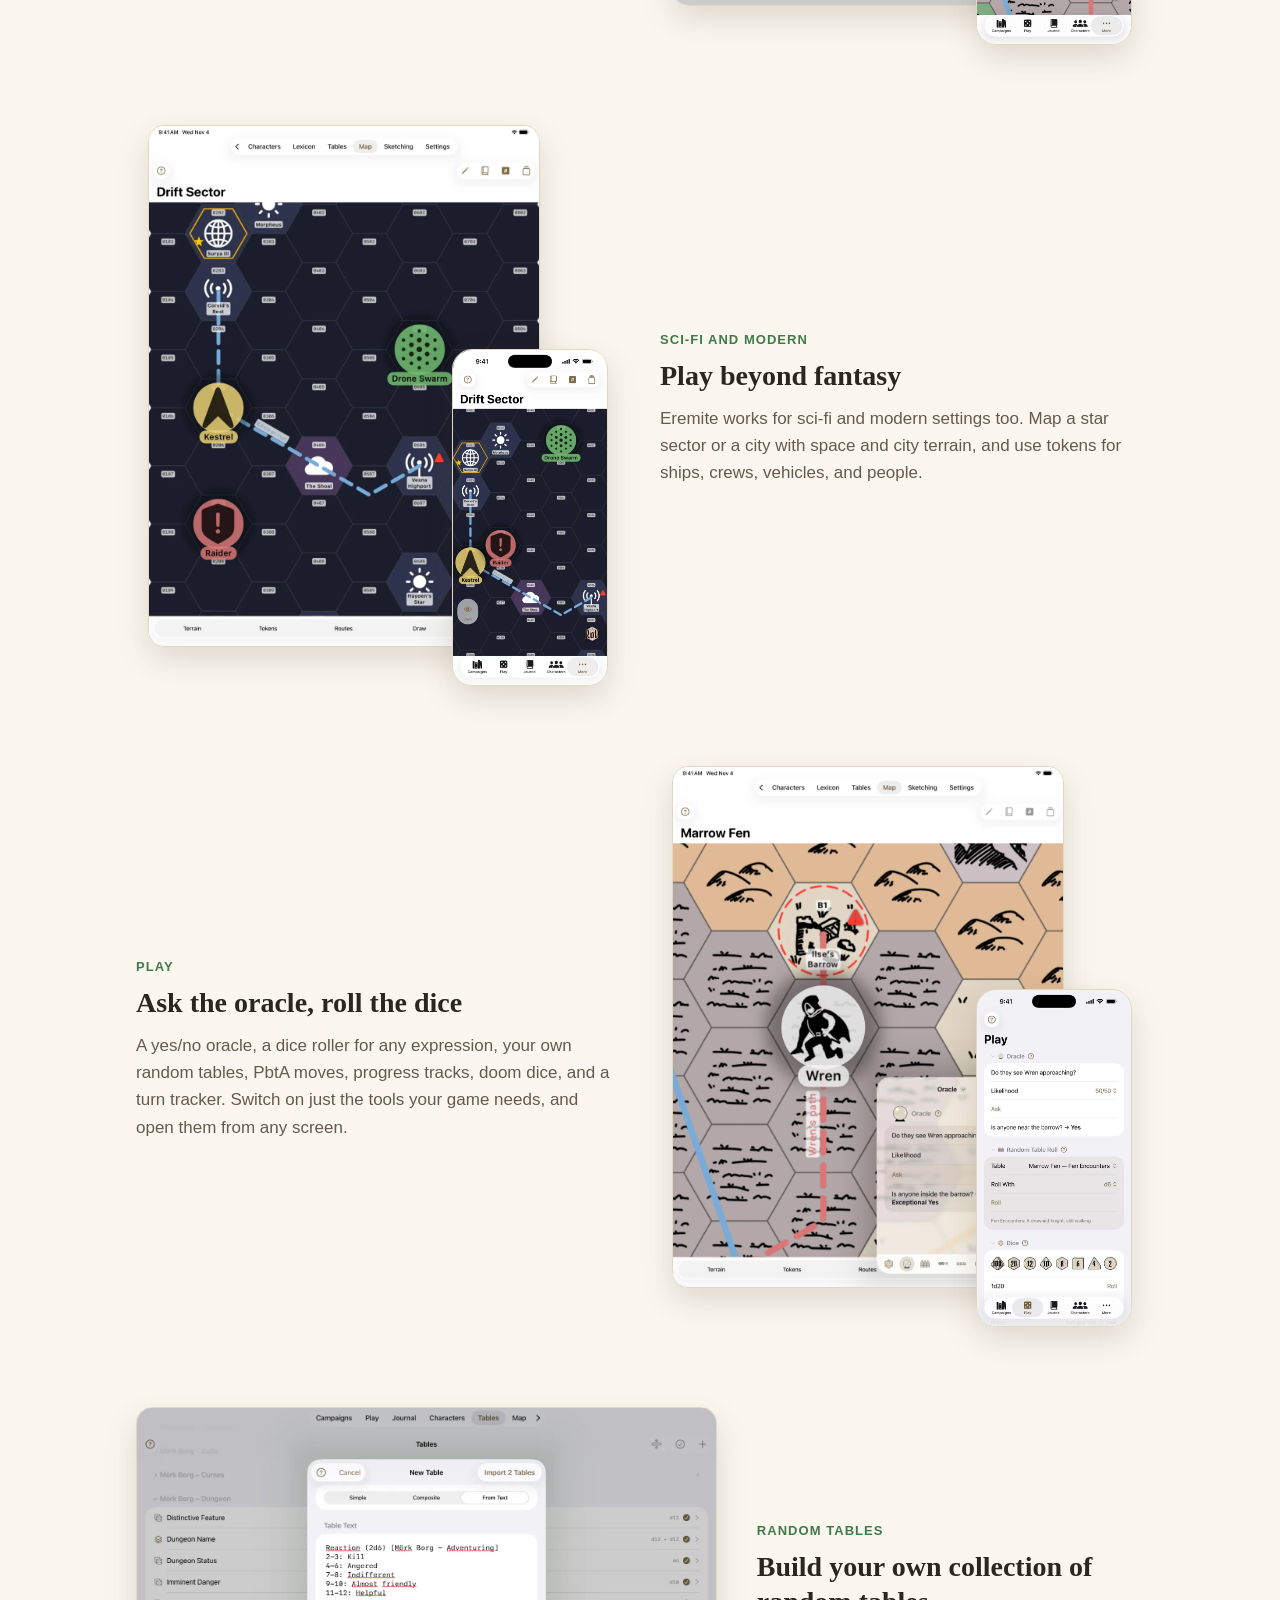
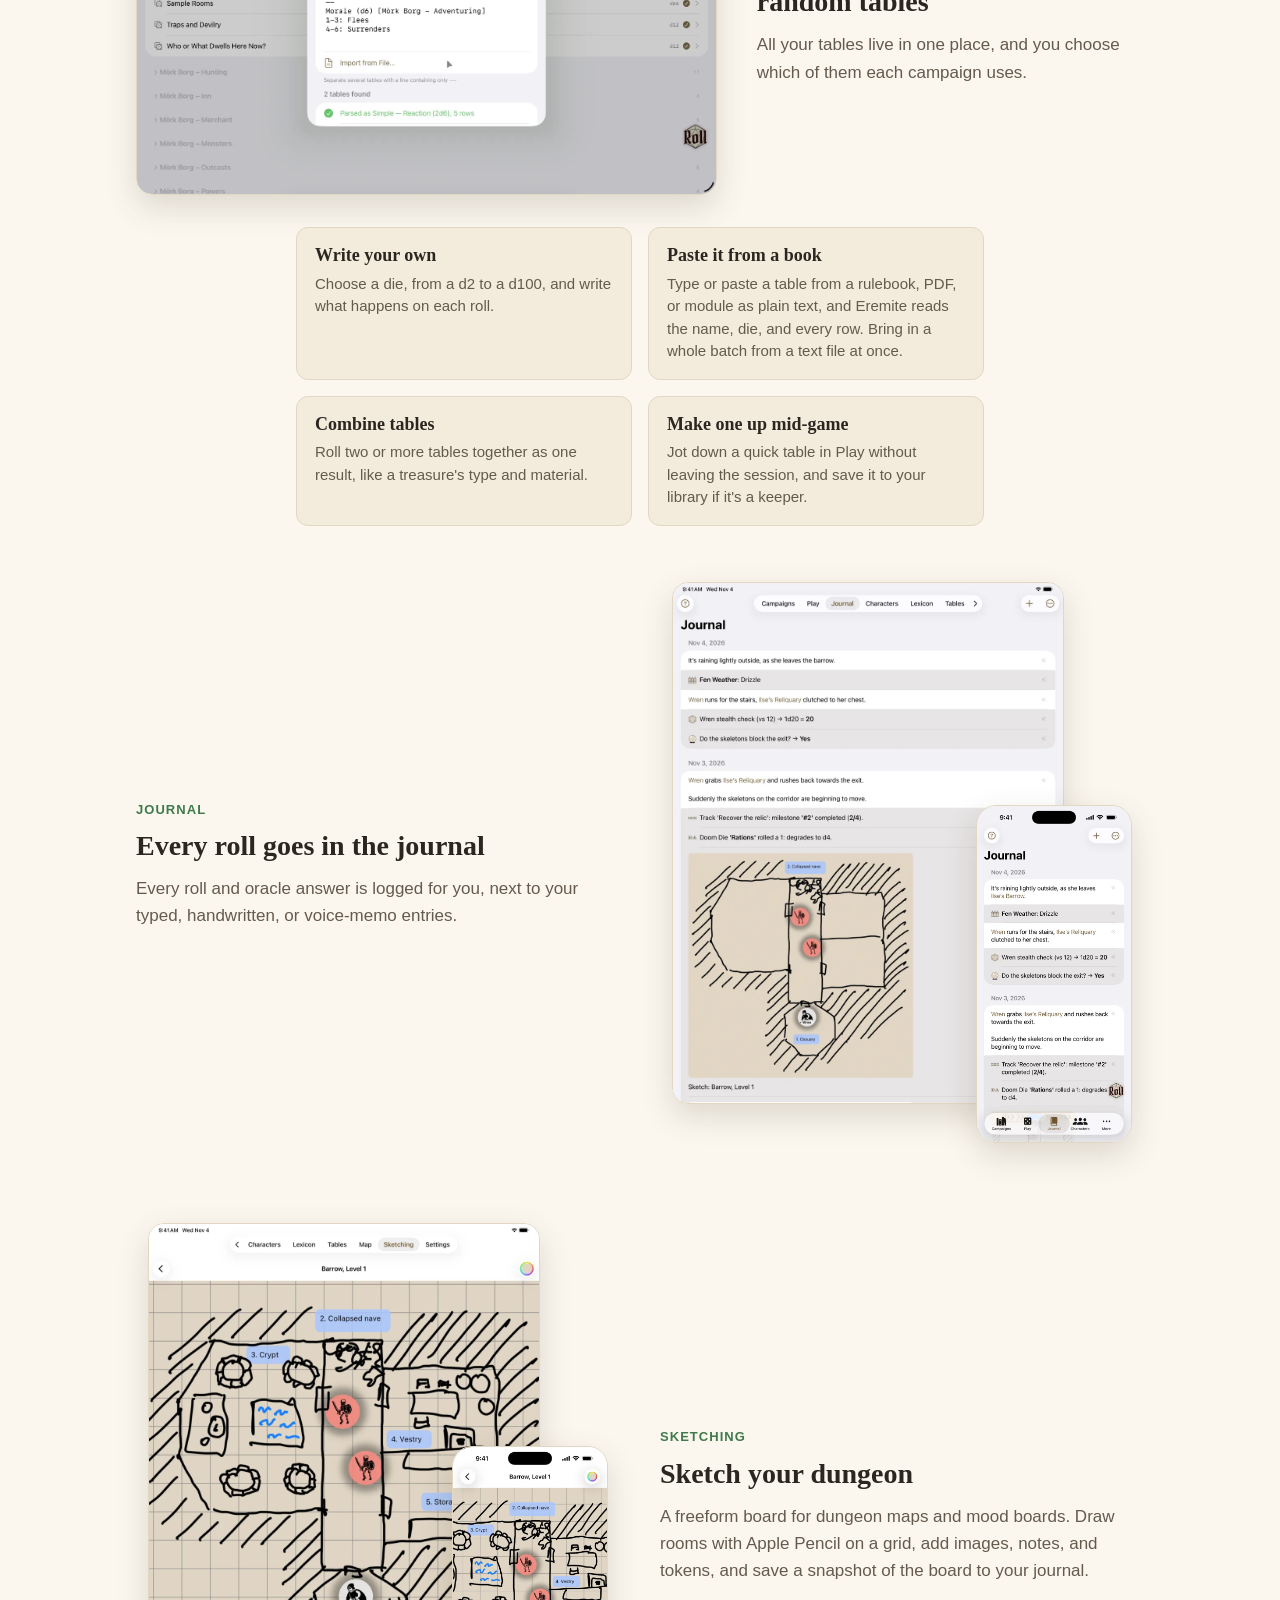
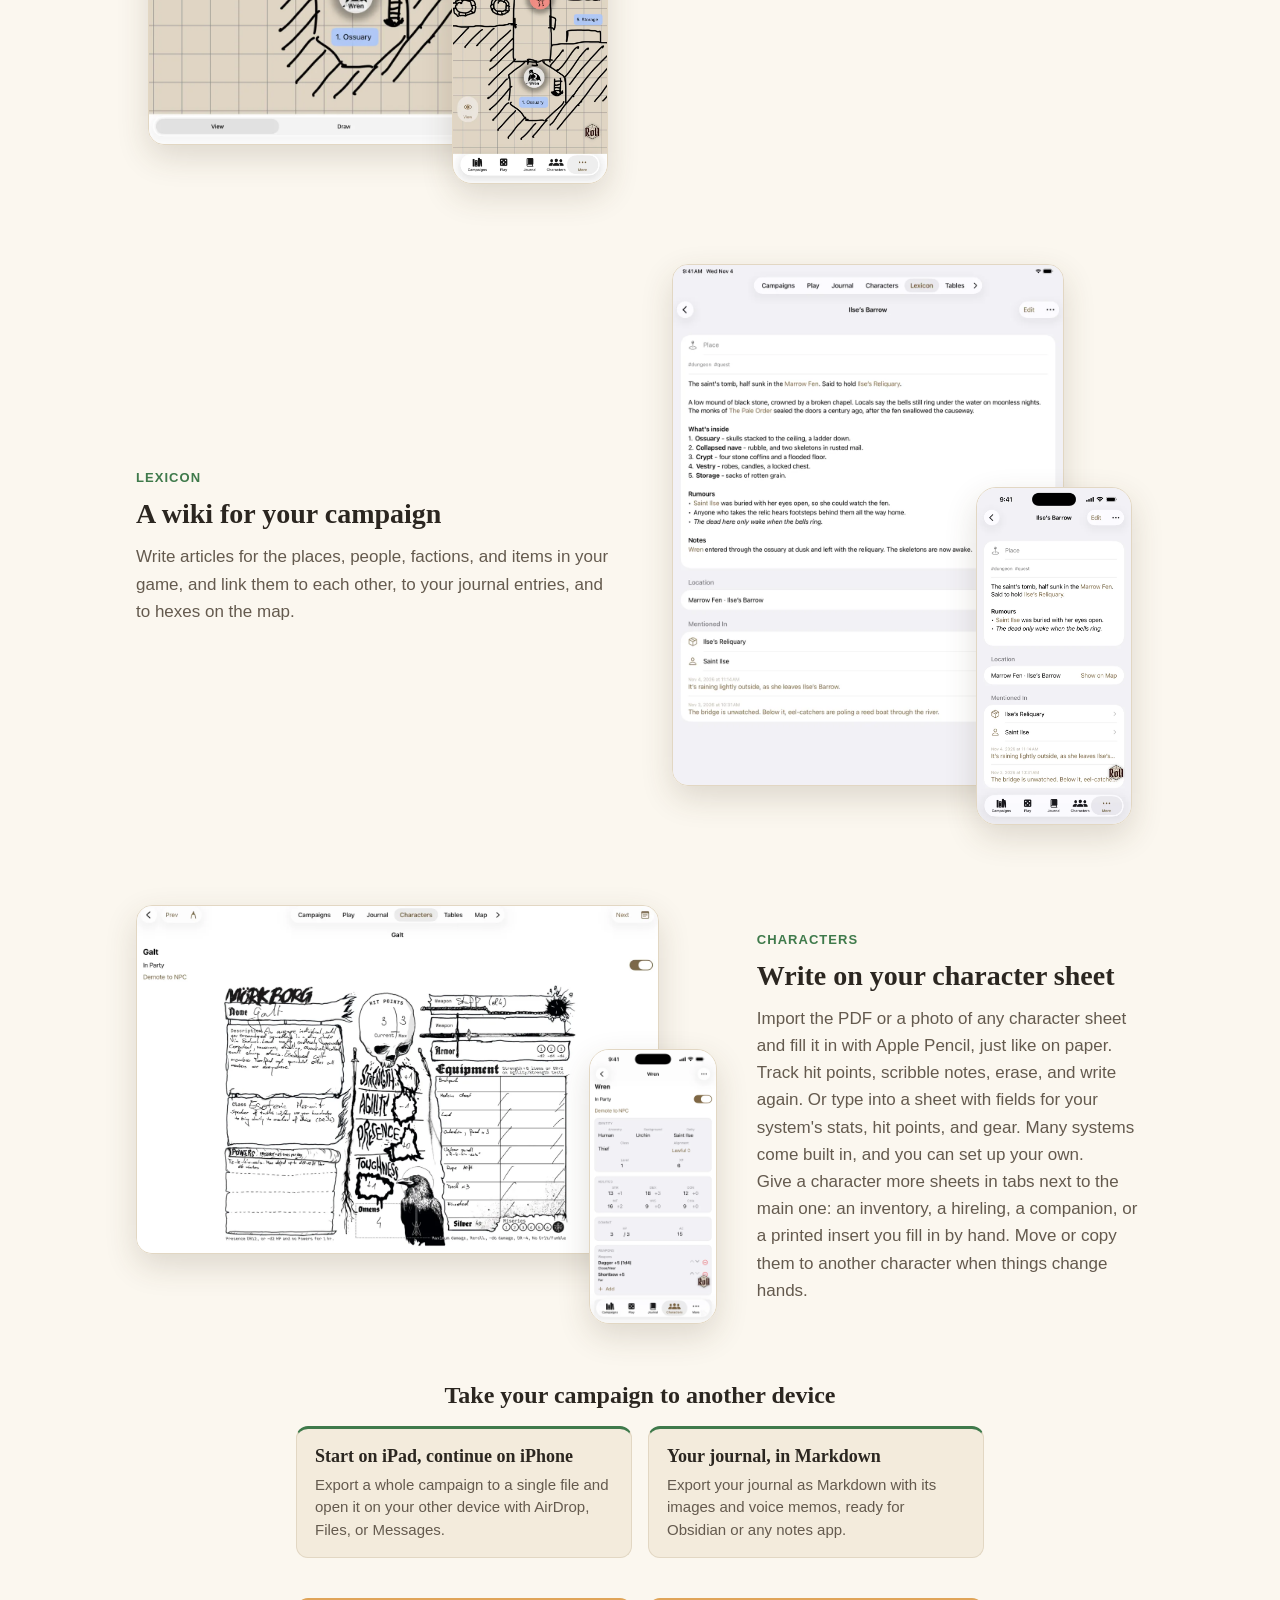
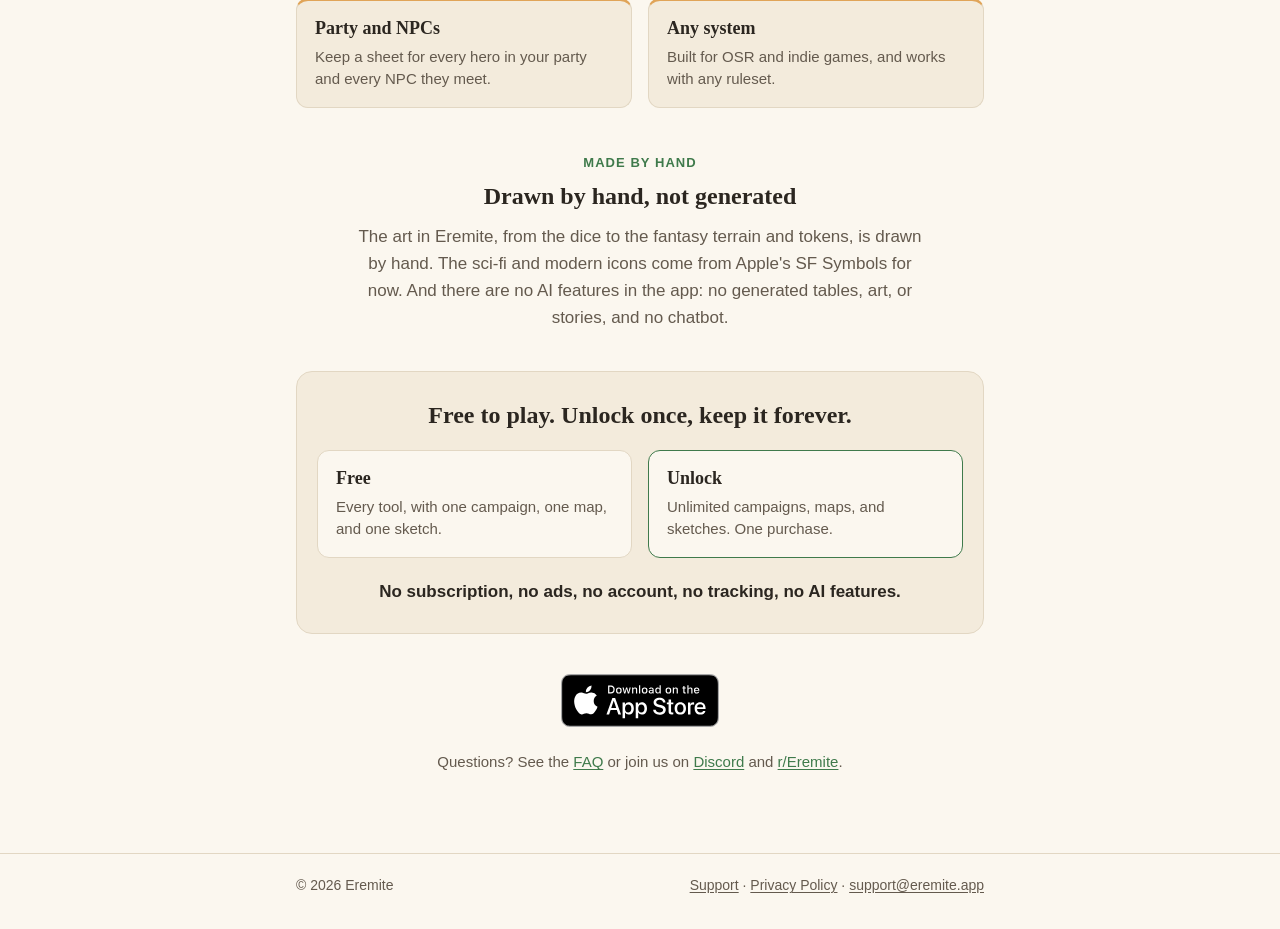
==== commit f6657e44: "Add a Books spotlight and character attachments copy for 1.4 Screenshots (ipad-books.webp, iphone-bo" ====
--- a/index.html
+++ b/index.html
@@ -47,7 +47,20 @@
     </div>
 
     <div class="wrap wide" id="features">
-      <section class="spotlight tall">
+      <section class="spotlight">
+        <div class="spotlight-text">
+          <span class="eyebrow">Books</span>
+          <h2>Your rulebooks, next to your game</h2>
+          <p>Import the PDFs of the books you own, or photos of their pages and maps, and read them inside Eremite. On iPad a book opens beside the map, the journal, or your character, so you can look up a rule or a place without leaving the game. Search the text, jump through the contents, and bookmark the pages you keep coming back to.</p>
+          <p>Link a page from your notes and the book opens right there. Crop a table, a map, or a sheet from a page and put it in your journal, a sketch, or on a character.</p>
+        </div>
+        <figure class="pair landscape">
+          <img class="ipad" src="/screens/ipad-books.webp" width="1400" height="1050" alt="A hex map on the left and a setting book open on the right at the page describing the barrow, with tabs for two books above it" loading="lazy">
+          <img class="iphone" src="/screens/iphone-books.webp" width="600" height="1303" alt="The same book page on iPhone, opened from a link in the campaign wiki, with a Back button" loading="lazy">
+        </figure>
+      </section>
+
+      <section class="spotlight tall flip">
         <div class="spotlight-text">
           <span class="eyebrow">Maps</span>
           <h2>Hex maps you can draw on</h2>
@@ -59,7 +72,7 @@
         </figure>
       </section>
 
-      <section class="spotlight tall flip">
+      <section class="spotlight tall">
         <div class="spotlight-text">
           <span class="eyebrow">Hex details</span>
           <h2>Name and mark every hex</h2>
@@ -71,7 +84,7 @@
         </figure>
       </section>
 
-      <section class="spotlight tall">
+      <section class="spotlight tall flip">
         <div class="spotlight-text">
           <span class="eyebrow">Sci-fi and modern</span>
           <h2>Play beyond fantasy</h2>
@@ -83,7 +96,7 @@
         </figure>
       </section>
 
-      <section class="spotlight tall flip">
+      <section class="spotlight tall">
         <div class="spotlight-text">
           <span class="eyebrow">Play</span>
           <h2>Ask the oracle, roll the dice</h2>
@@ -95,7 +108,7 @@
         </figure>
       </section>
 
-      <section class="spotlight">
+      <section class="spotlight flip">
         <div class="spotlight-text">
           <span class="eyebrow">Random tables</span>
           <h2>Build your own collection of random tables</h2>
@@ -129,7 +142,7 @@
     </div>
 
     <div class="wrap wide">
-      <section class="spotlight tall flip">
+      <section class="spotlight tall">
         <div class="spotlight-text">
           <span class="eyebrow">Journal</span>
           <h2>Every roll goes in the journal</h2>
@@ -141,7 +154,7 @@
         </figure>
       </section>
 
-      <section class="spotlight tall">
+      <section class="spotlight tall flip">
         <div class="spotlight-text">
           <span class="eyebrow">Sketching</span>
           <h2>Sketch your dungeon</h2>
@@ -153,7 +166,7 @@
         </figure>
       </section>
 
-      <section class="spotlight tall flip">
+      <section class="spotlight tall">
         <div class="spotlight-text">
           <span class="eyebrow">Lexicon</span>
           <h2>A wiki for your campaign</h2>
@@ -165,11 +178,12 @@
         </figure>
       </section>
 
-      <section class="spotlight">
+      <section class="spotlight flip">
         <div class="spotlight-text">
           <span class="eyebrow">Characters</span>
           <h2>Write on your character sheet</h2>
           <p>Import the PDF or a photo of any character sheet and fill it in with Apple Pencil, just like on paper. Track hit points, scribble notes, erase, and write again. Or type into a sheet with fields for your system's stats, hit points, and gear. Many systems come built in, and you can set up your own.</p>
+          <p>Give a character more sheets in tabs next to the main one: an inventory, a hireling, a companion, or a printed insert you fill in by hand. Move or copy them to another character when things change hands.</p>
         </div>
         <figure class="pair landscape">
           <img class="ipad" src="/screens/character.webp" width="1400" height="935" alt="A character sheet filled in by hand with Apple Pencil" loading="lazy">
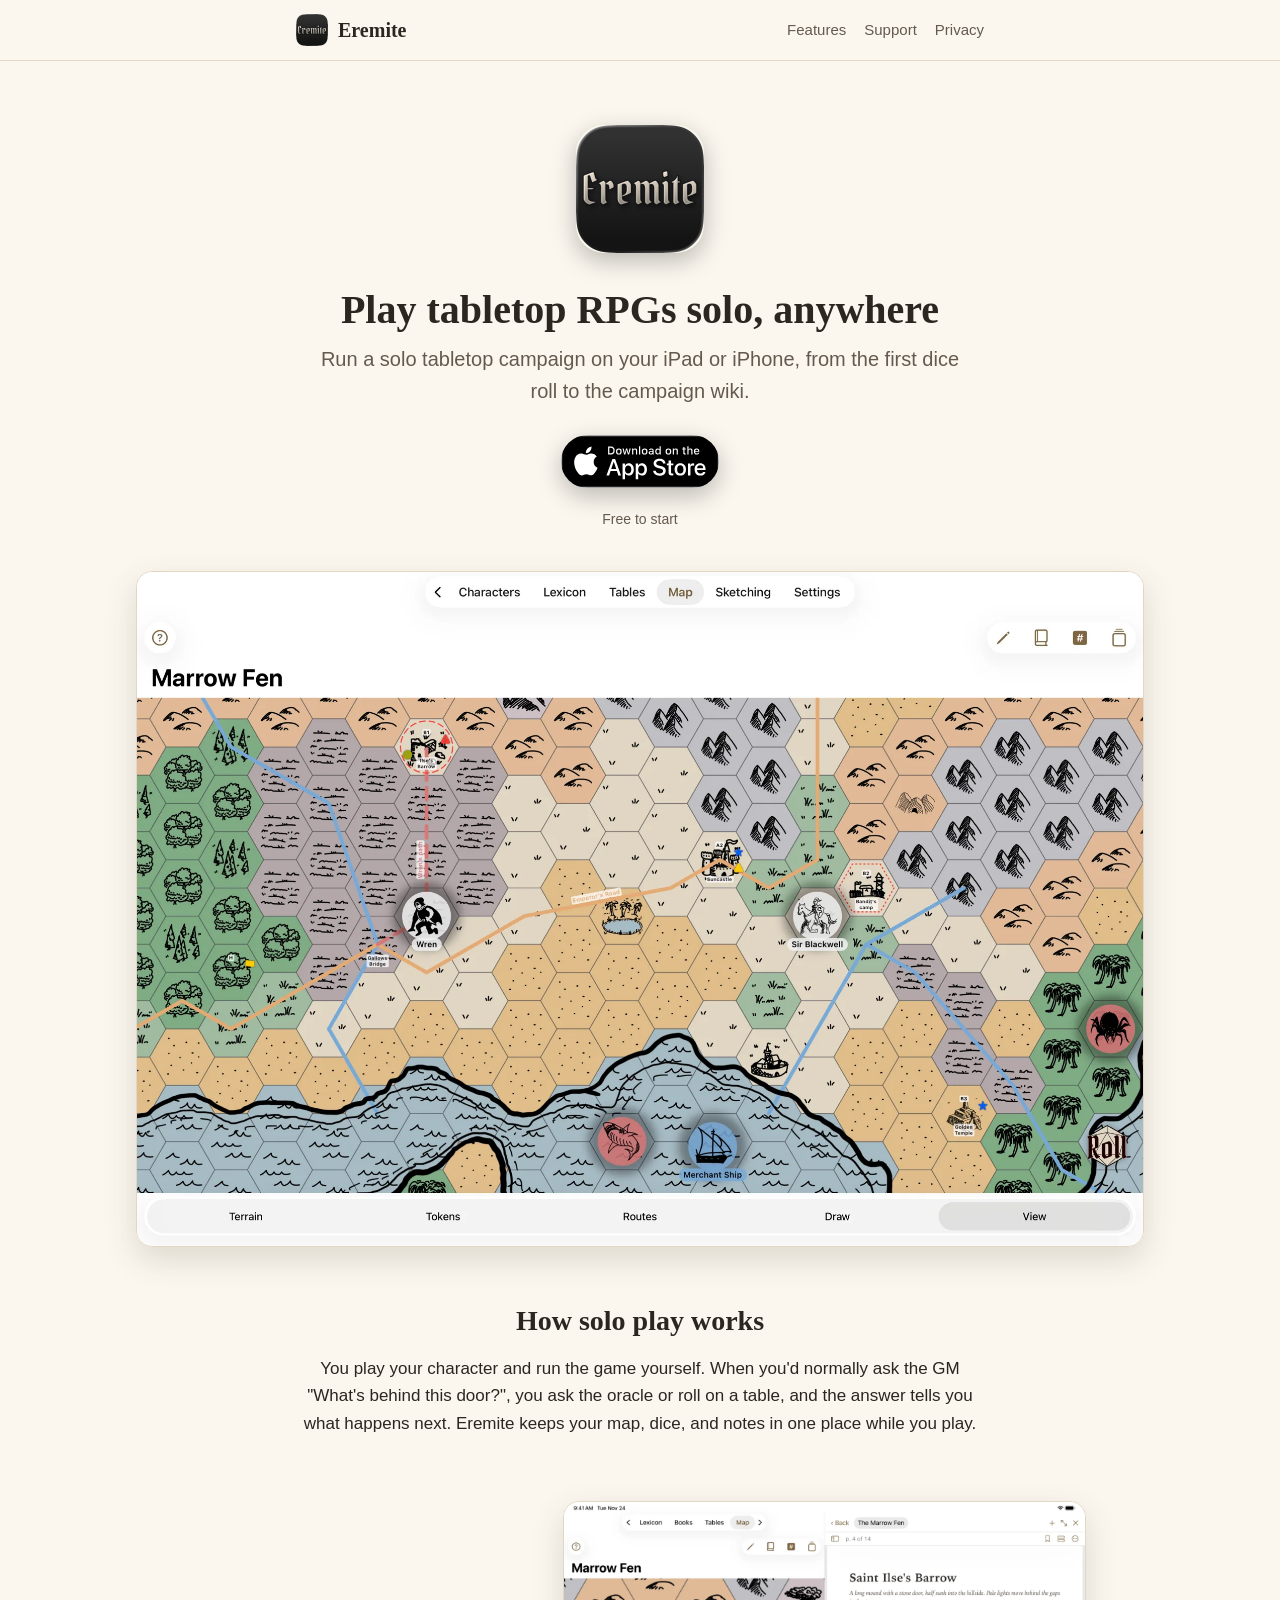
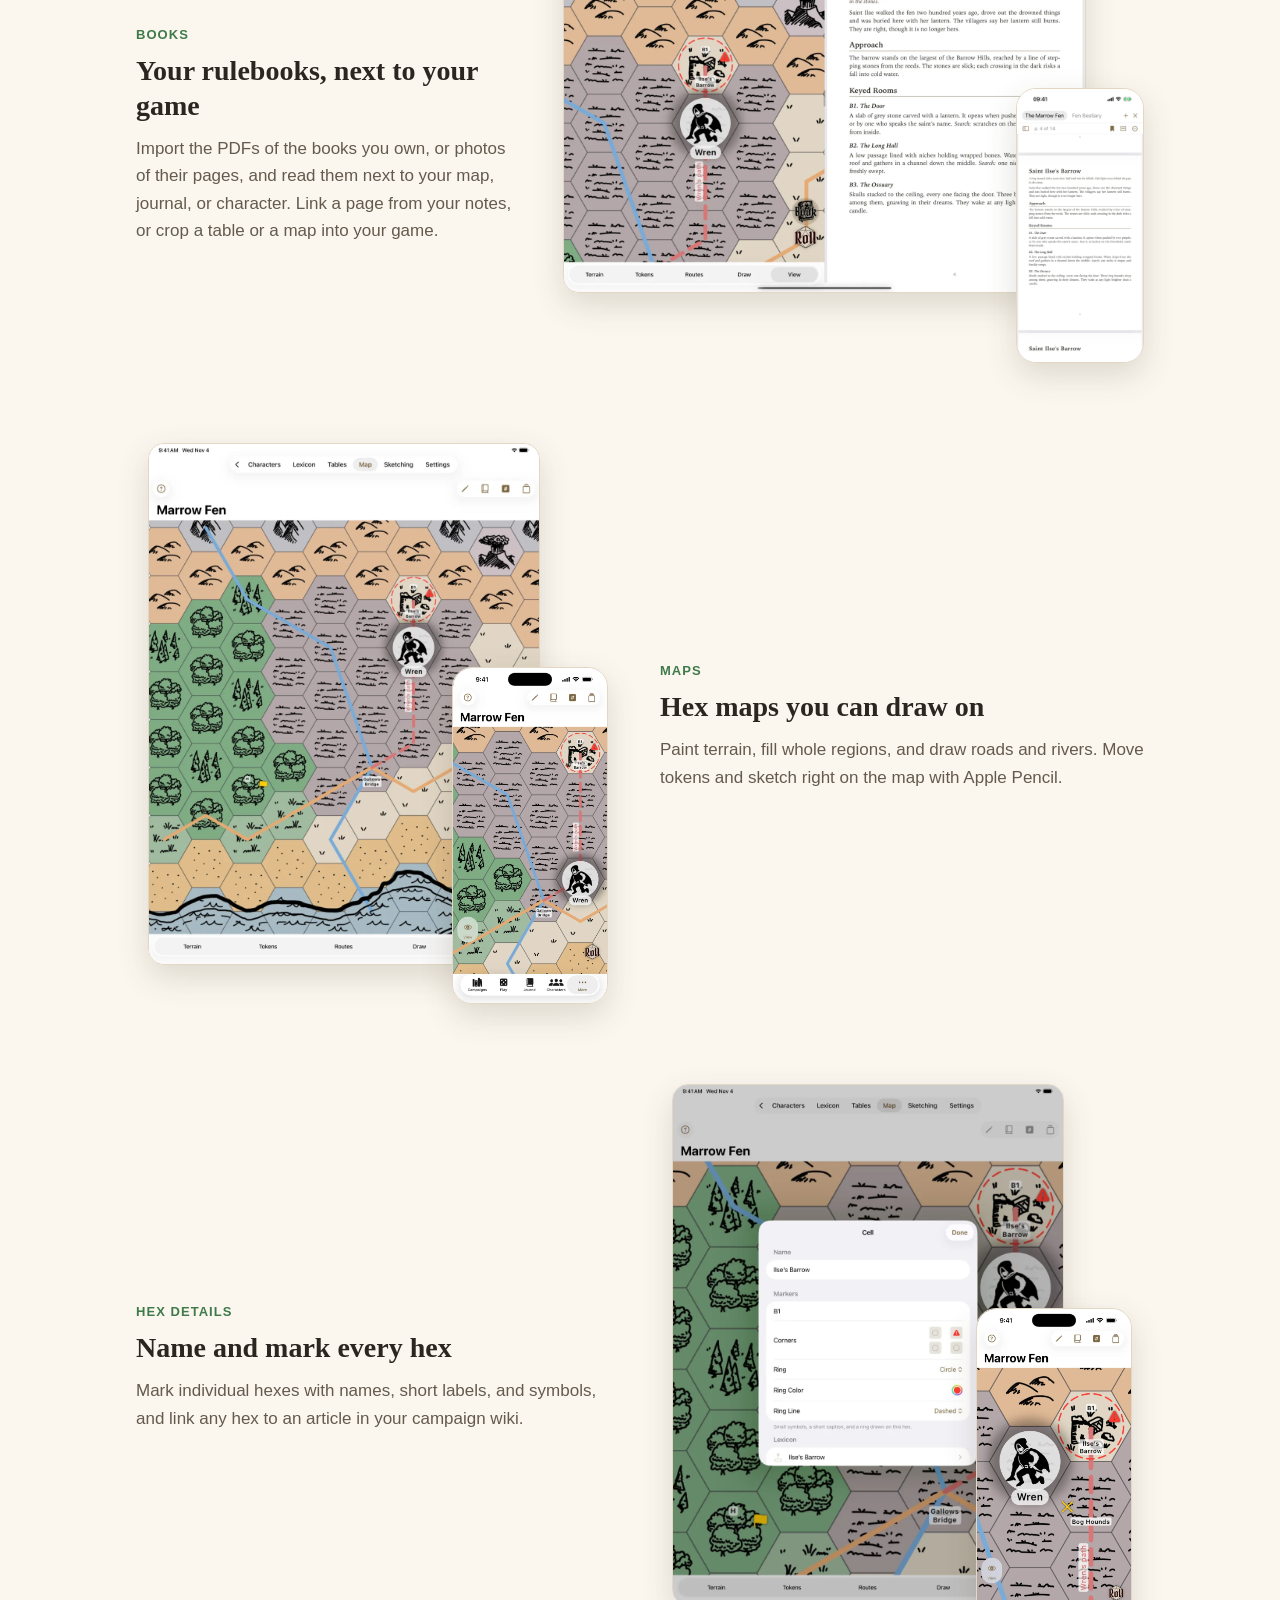
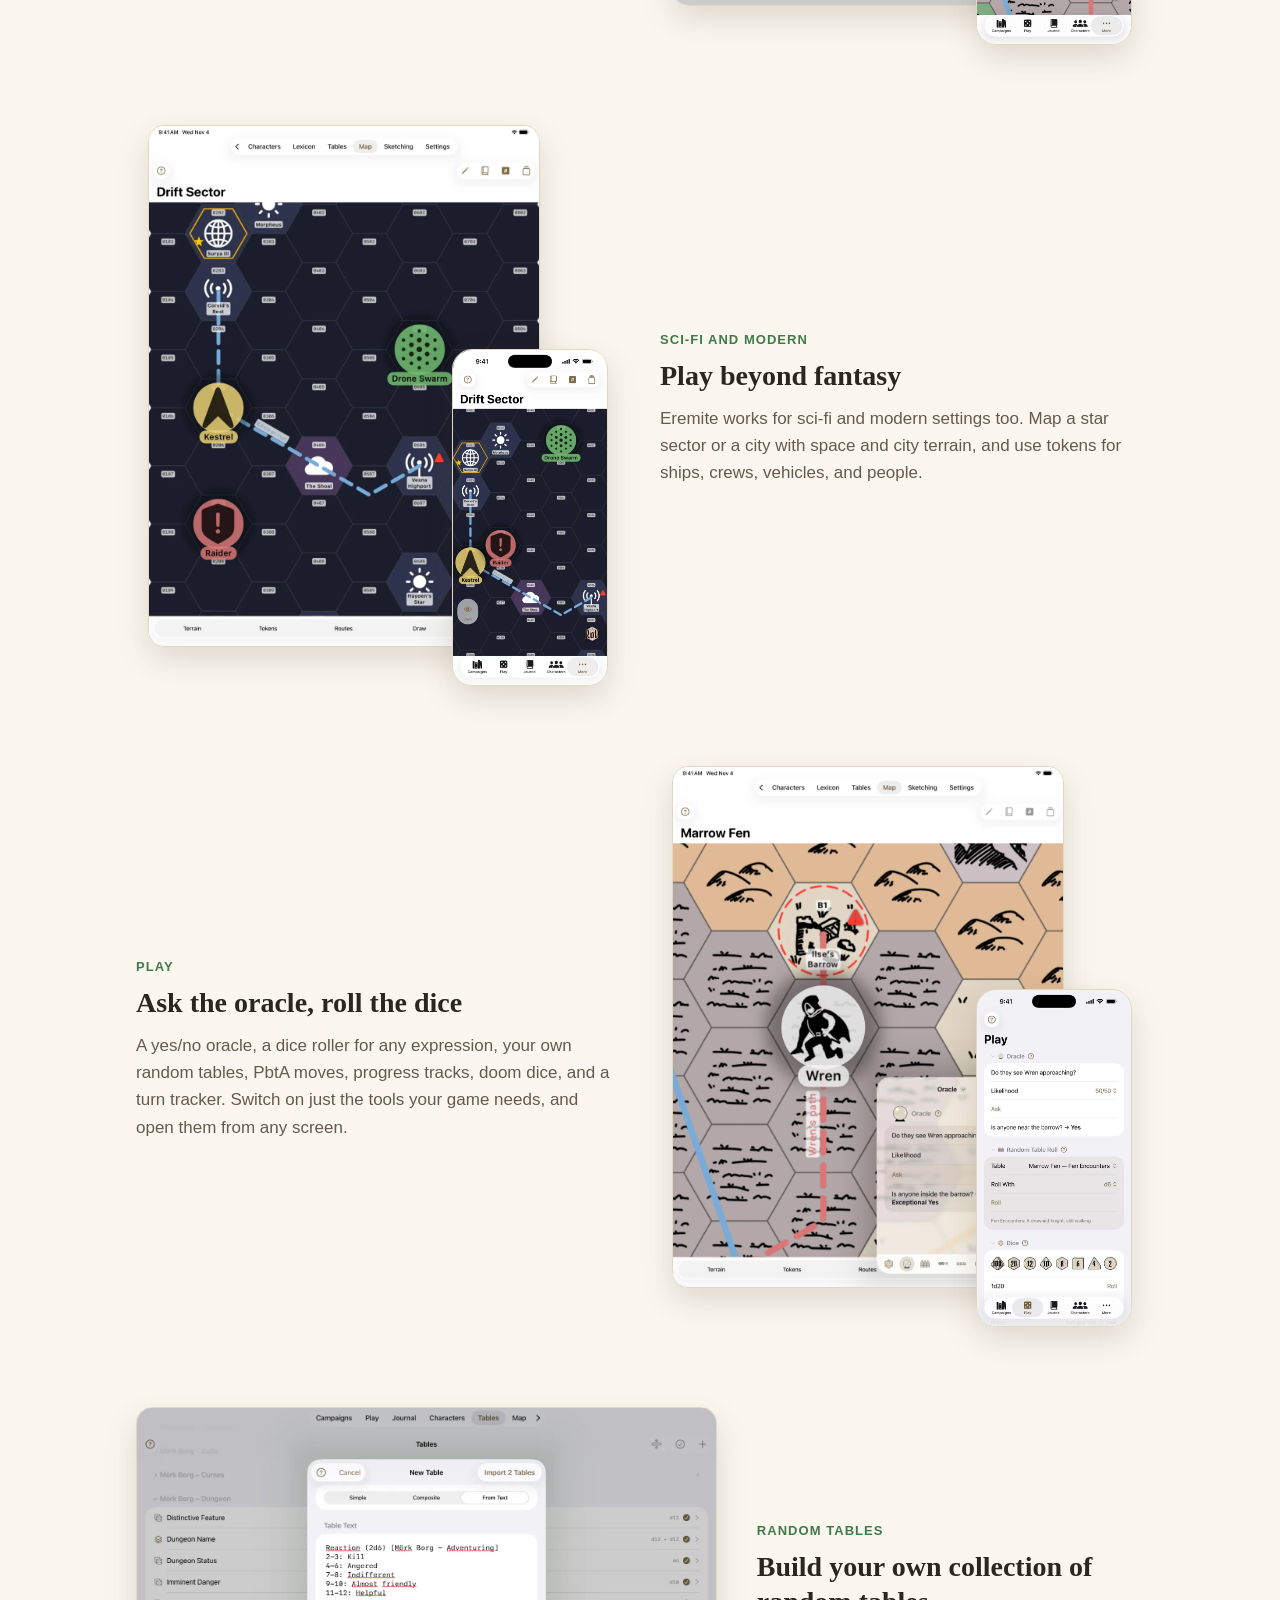
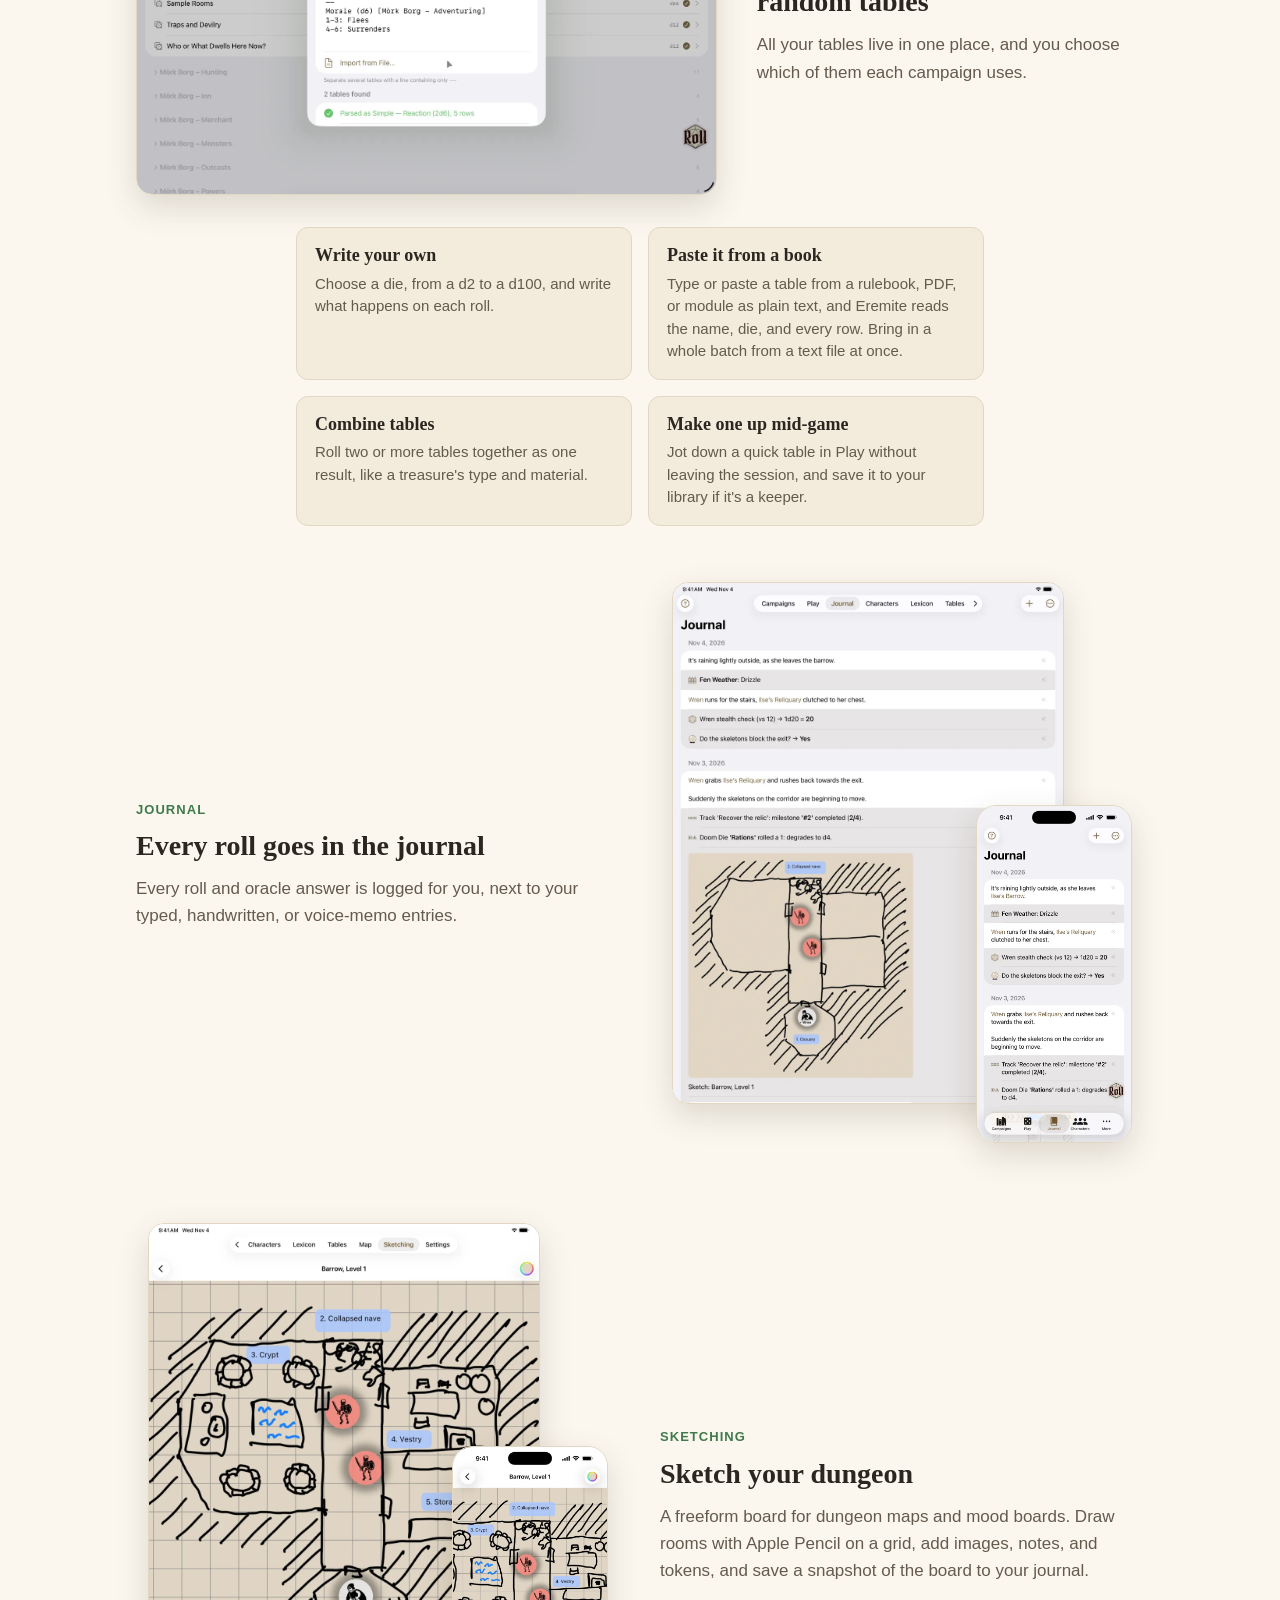
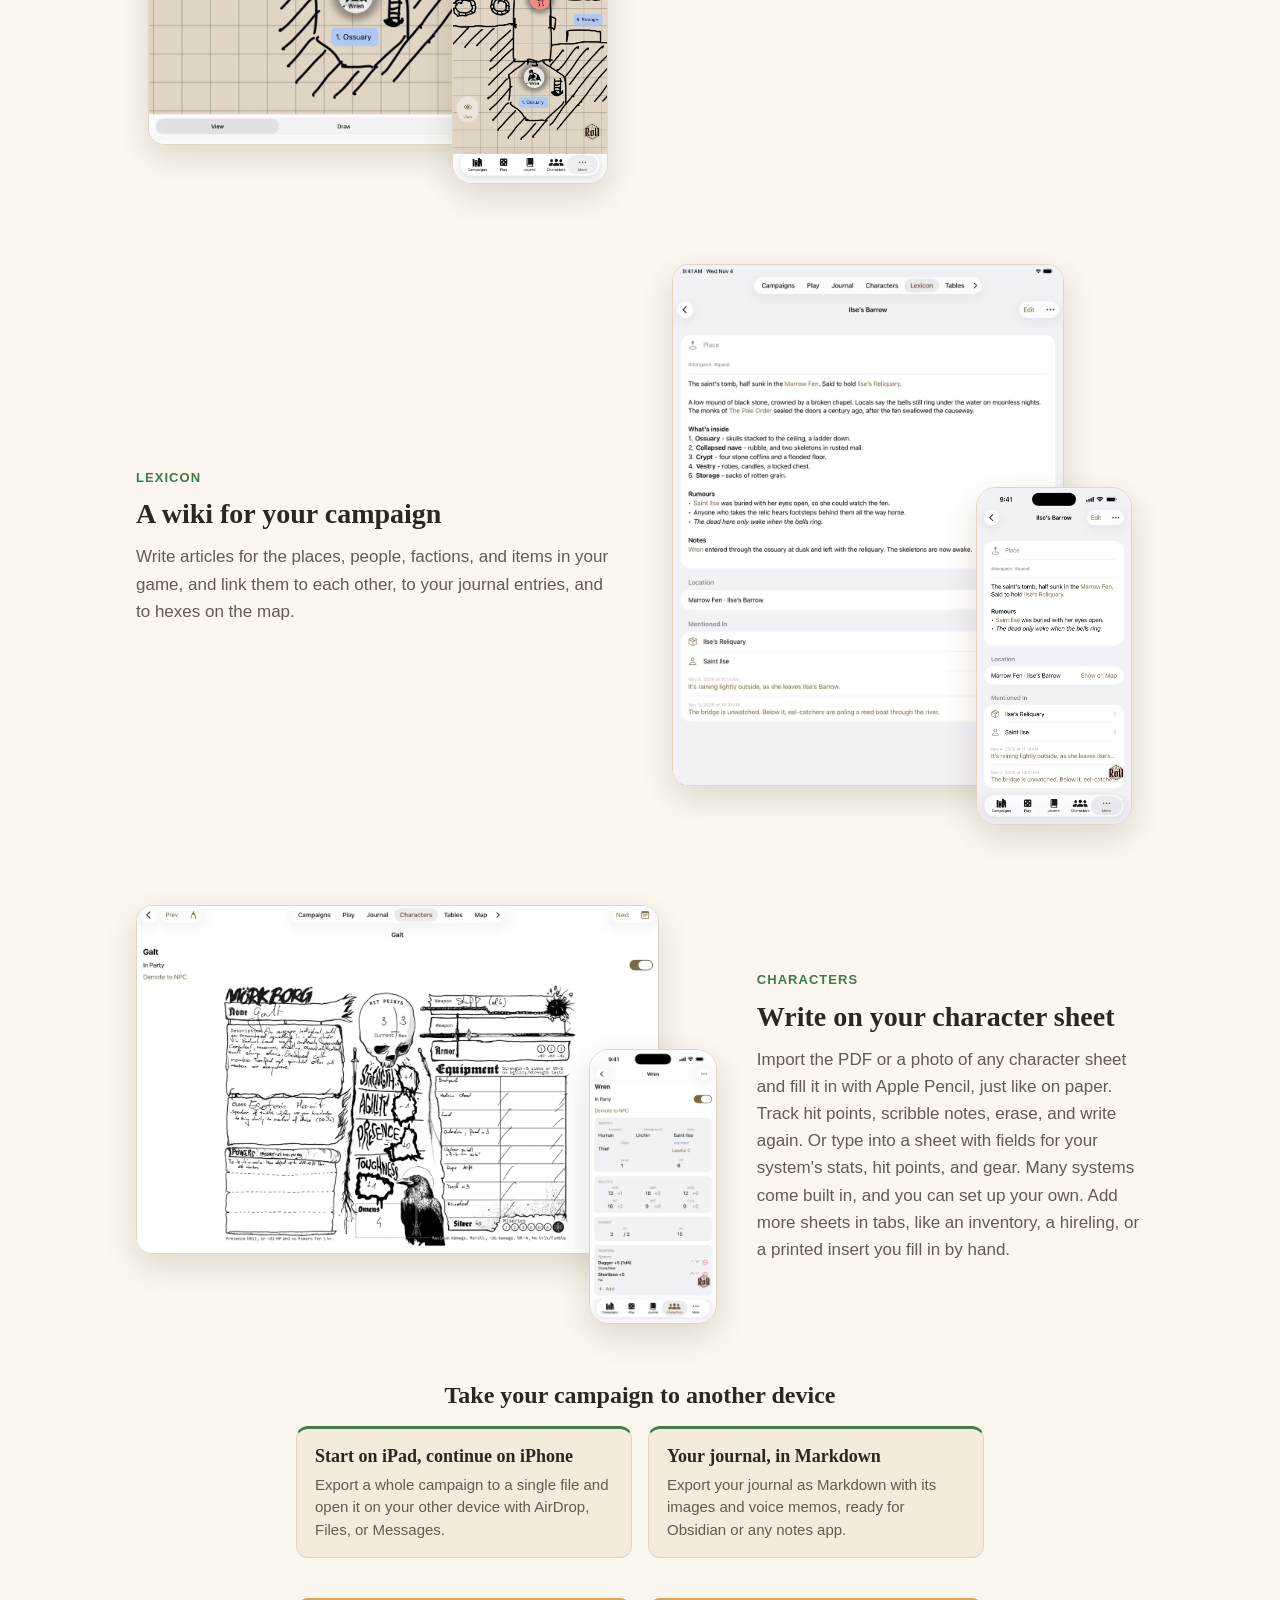
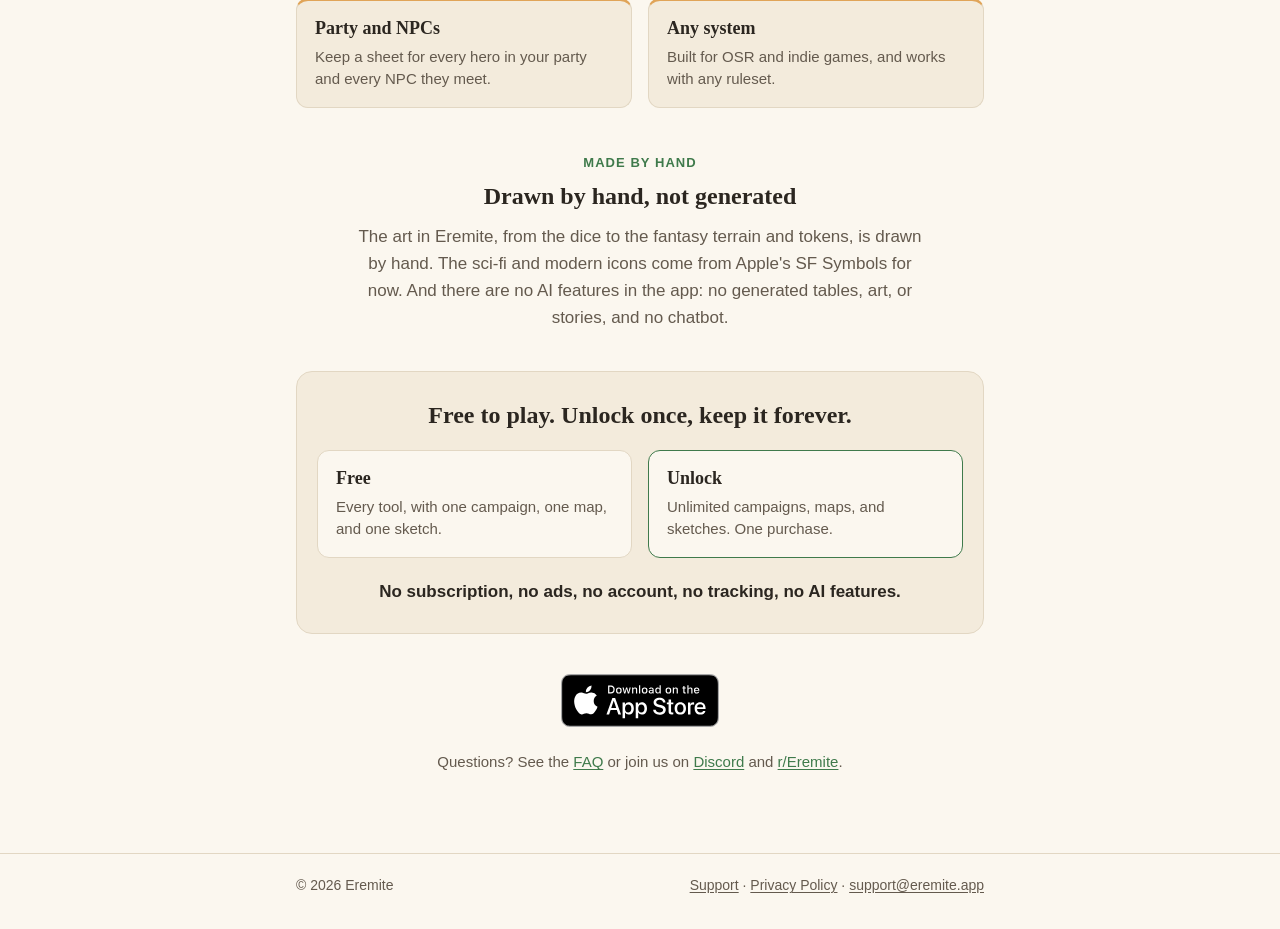
==== commit 0450d499: "Shorten the Books and Characters spotlight copy Co-Authored-By: Claude Opus 5.5 <noreply@anthropic.c" ====
--- a/index.html
+++ b/index.html
@@ -51,8 +51,7 @@
         <div class="spotlight-text">
           <span class="eyebrow">Books</span>
           <h2>Your rulebooks, next to your game</h2>
-          <p>Import the PDFs of the books you own, or photos of their pages and maps, and read them inside Eremite. On iPad a book opens beside the map, the journal, or your character, so you can look up a rule or a place without leaving the game. Search the text, jump through the contents, and bookmark the pages you keep coming back to.</p>
-          <p>Link a page from your notes and the book opens right there. Crop a table, a map, or a sheet from a page and put it in your journal, a sketch, or on a character.</p>
+          <p>Import the PDFs of the books you own, or photos of their pages, and read them next to your map, journal, or character. Link a page from your notes, or crop a table or a map into your game.</p>
         </div>
         <figure class="pair landscape">
           <img class="ipad" src="/screens/ipad-books.webp" width="1400" height="1050" alt="A hex map on the left and a setting book open on the right at the page describing the barrow, with tabs for two books above it" loading="lazy">
@@ -182,8 +181,7 @@
         <div class="spotlight-text">
           <span class="eyebrow">Characters</span>
           <h2>Write on your character sheet</h2>
-          <p>Import the PDF or a photo of any character sheet and fill it in with Apple Pencil, just like on paper. Track hit points, scribble notes, erase, and write again. Or type into a sheet with fields for your system's stats, hit points, and gear. Many systems come built in, and you can set up your own.</p>
-          <p>Give a character more sheets in tabs next to the main one: an inventory, a hireling, a companion, or a printed insert you fill in by hand. Move or copy them to another character when things change hands.</p>
+          <p>Import the PDF or a photo of any character sheet and fill it in with Apple Pencil, just like on paper. Track hit points, scribble notes, erase, and write again. Or type into a sheet with fields for your system's stats, hit points, and gear. Many systems come built in, and you can set up your own. Add more sheets in tabs, like an inventory, a hireling, or a printed insert you fill in by hand.</p>
         </div>
         <figure class="pair landscape">
           <img class="ipad" src="/screens/character.webp" width="1400" height="935" alt="A character sheet filled in by hand with Apple Pencil" loading="lazy">
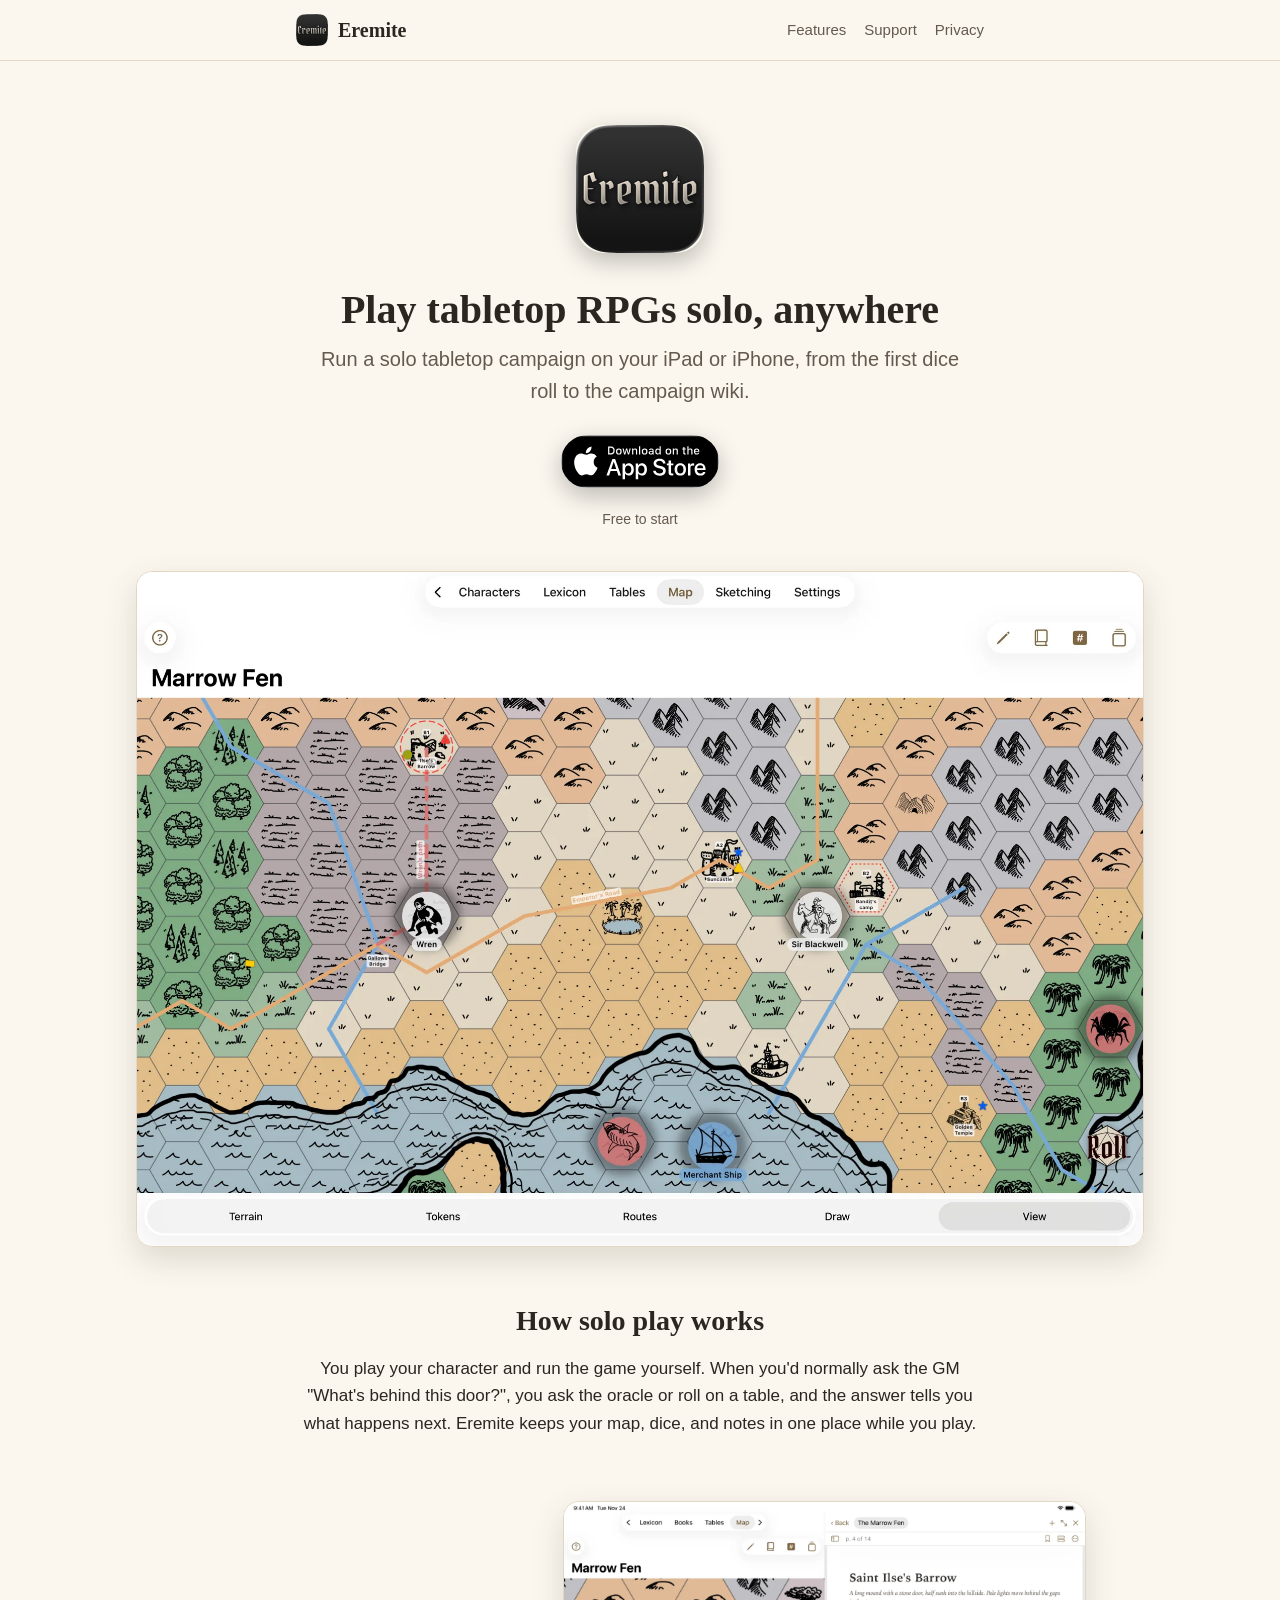
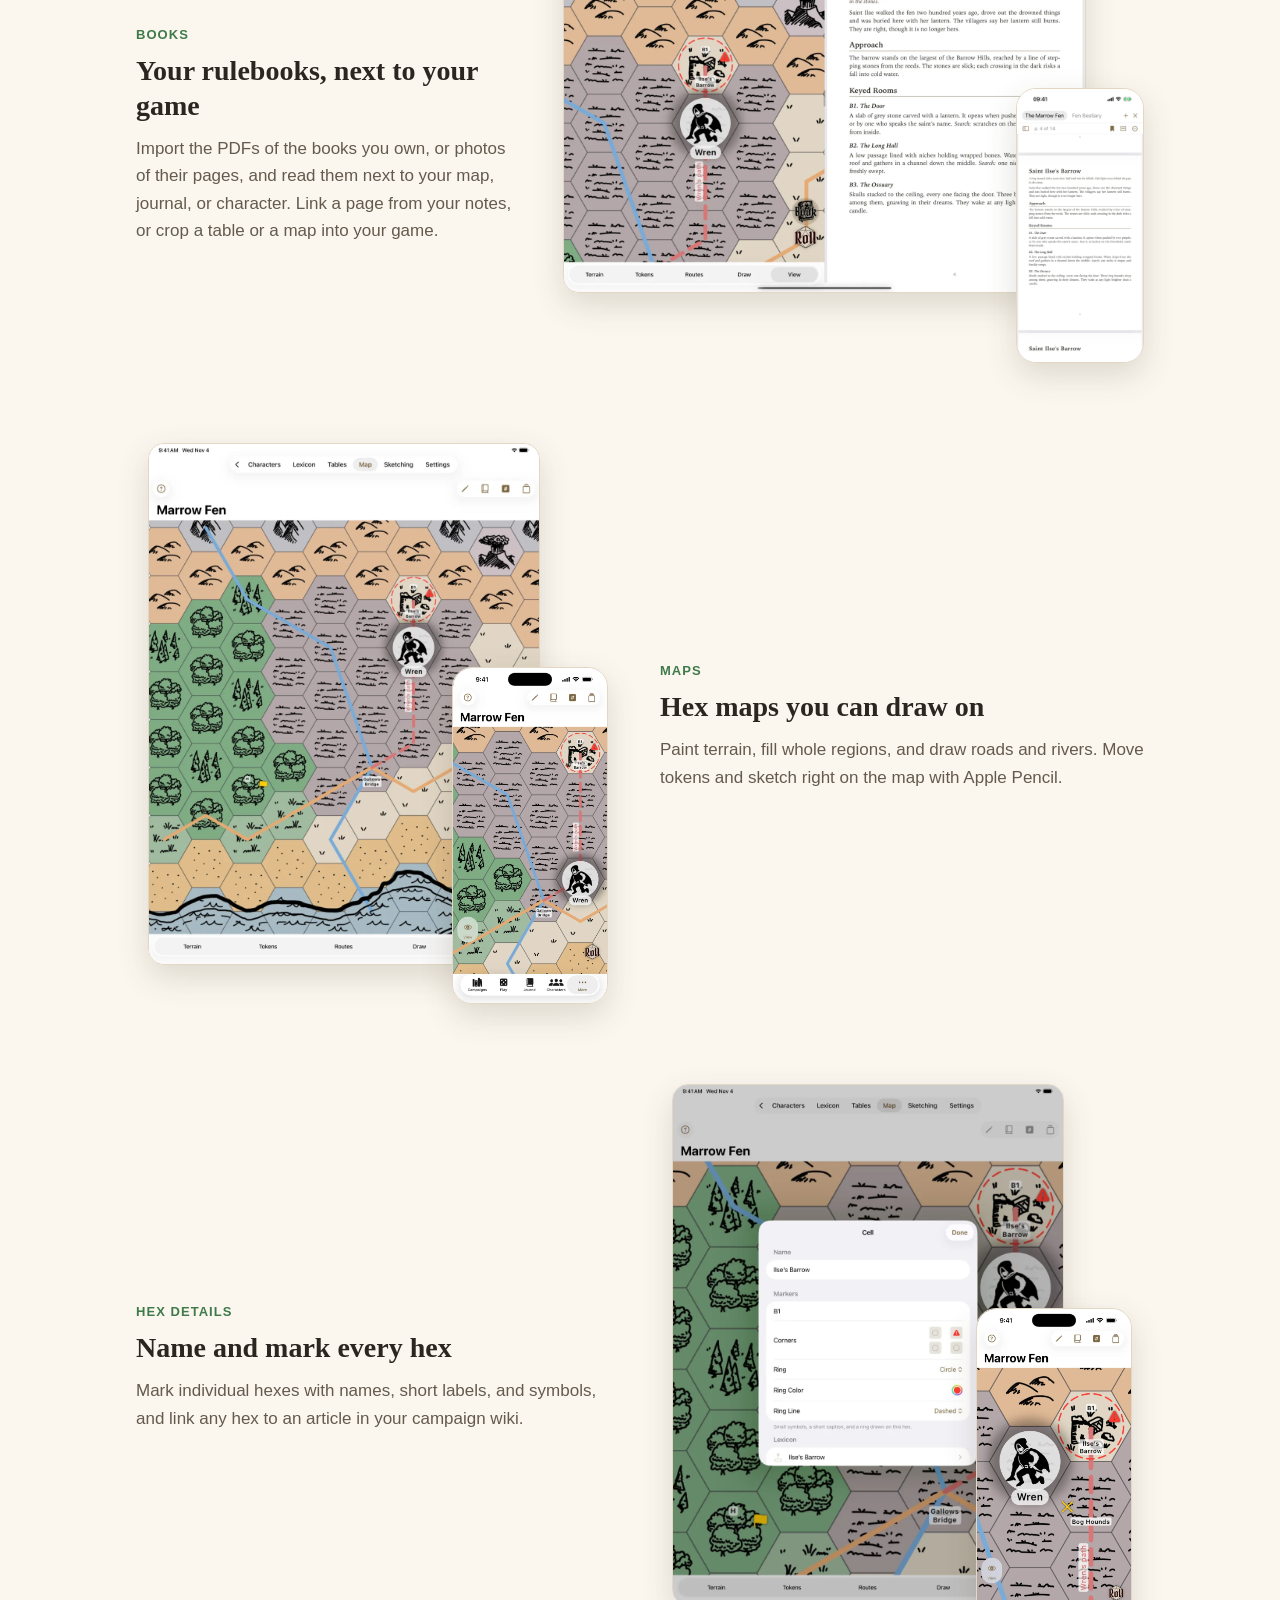
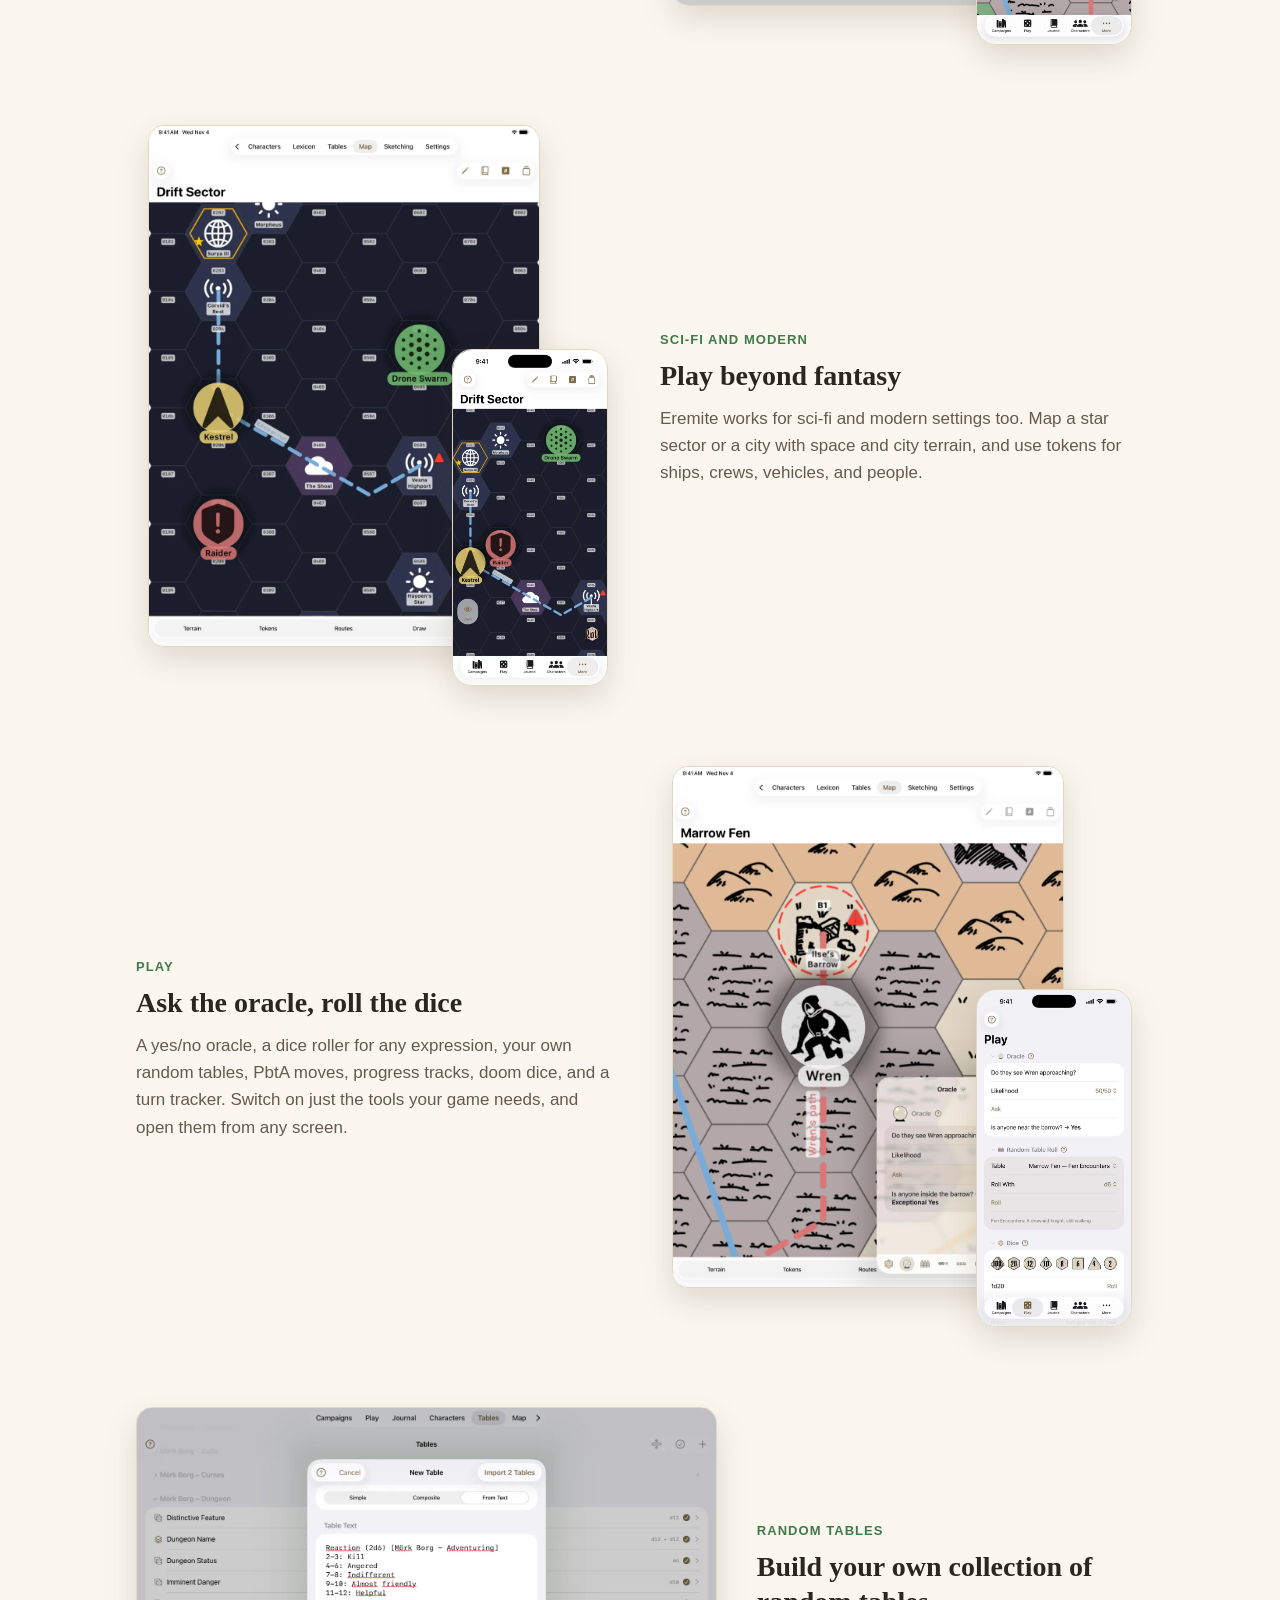
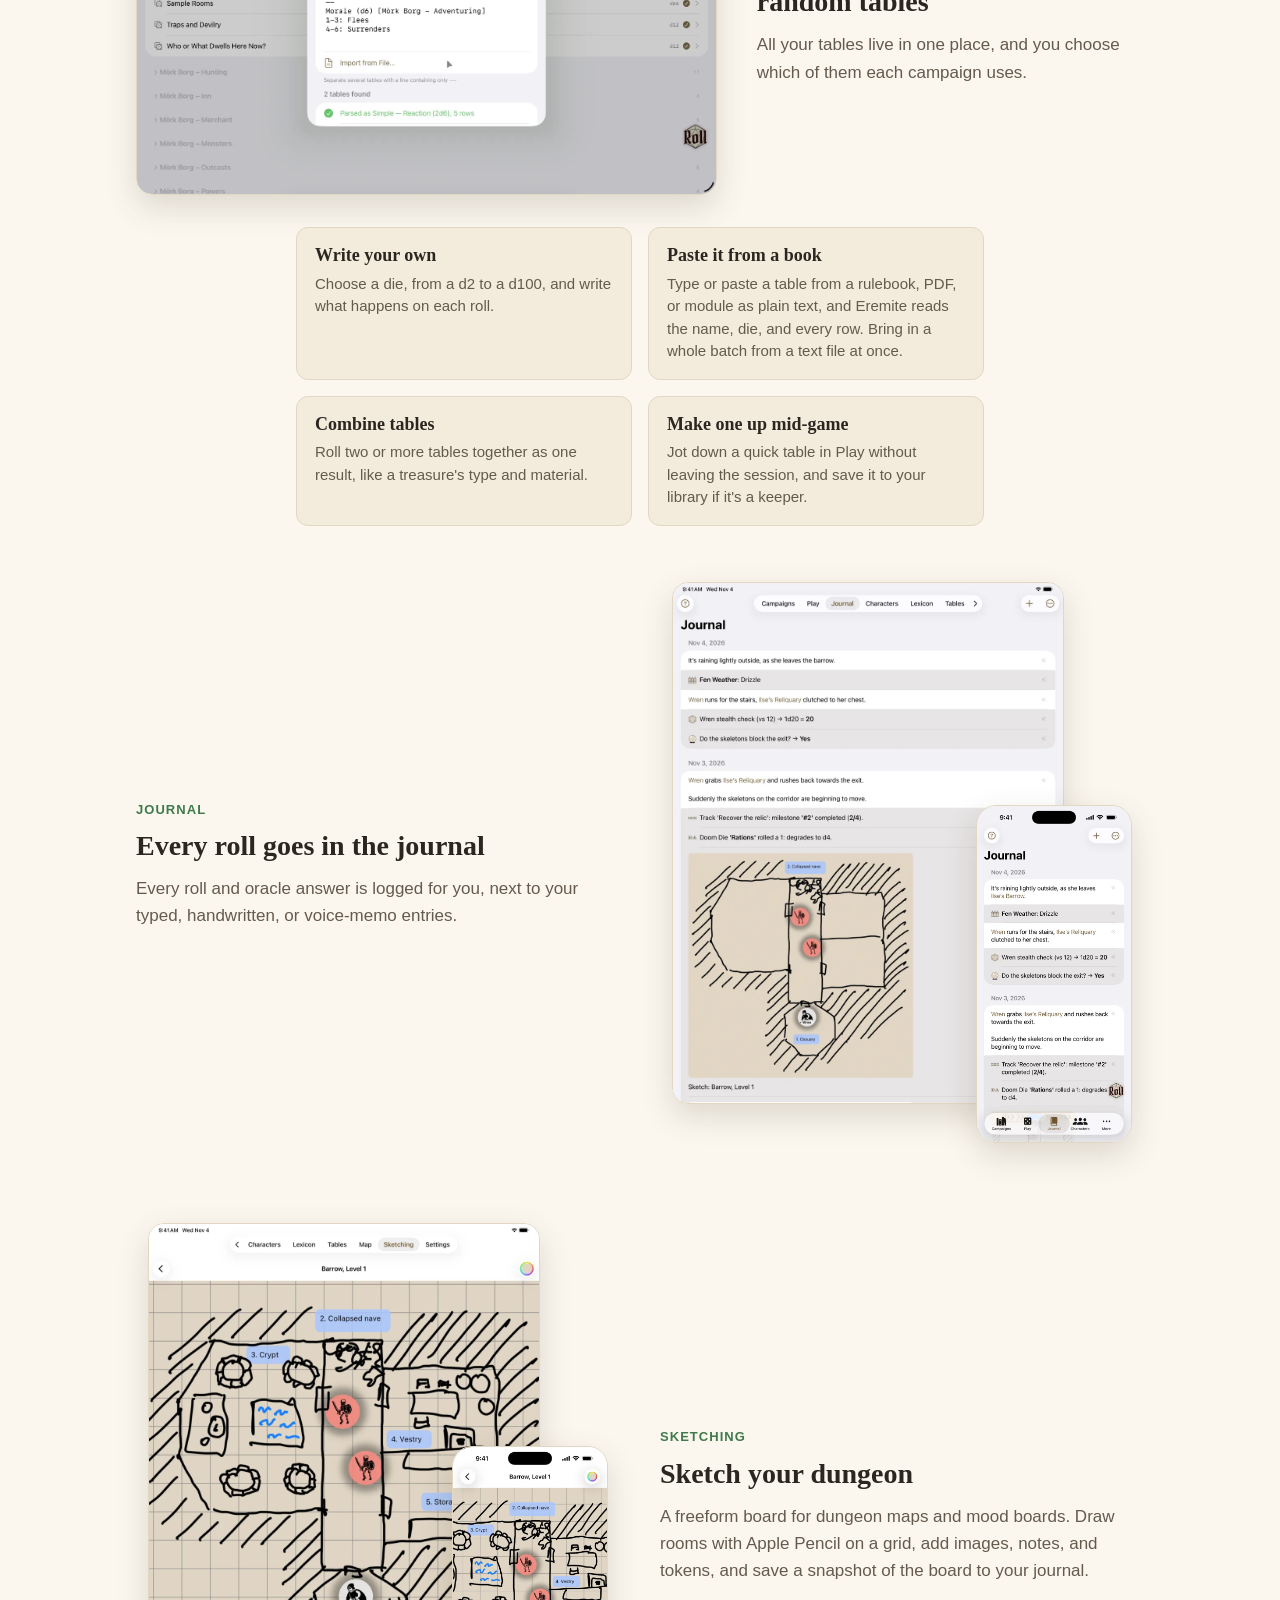
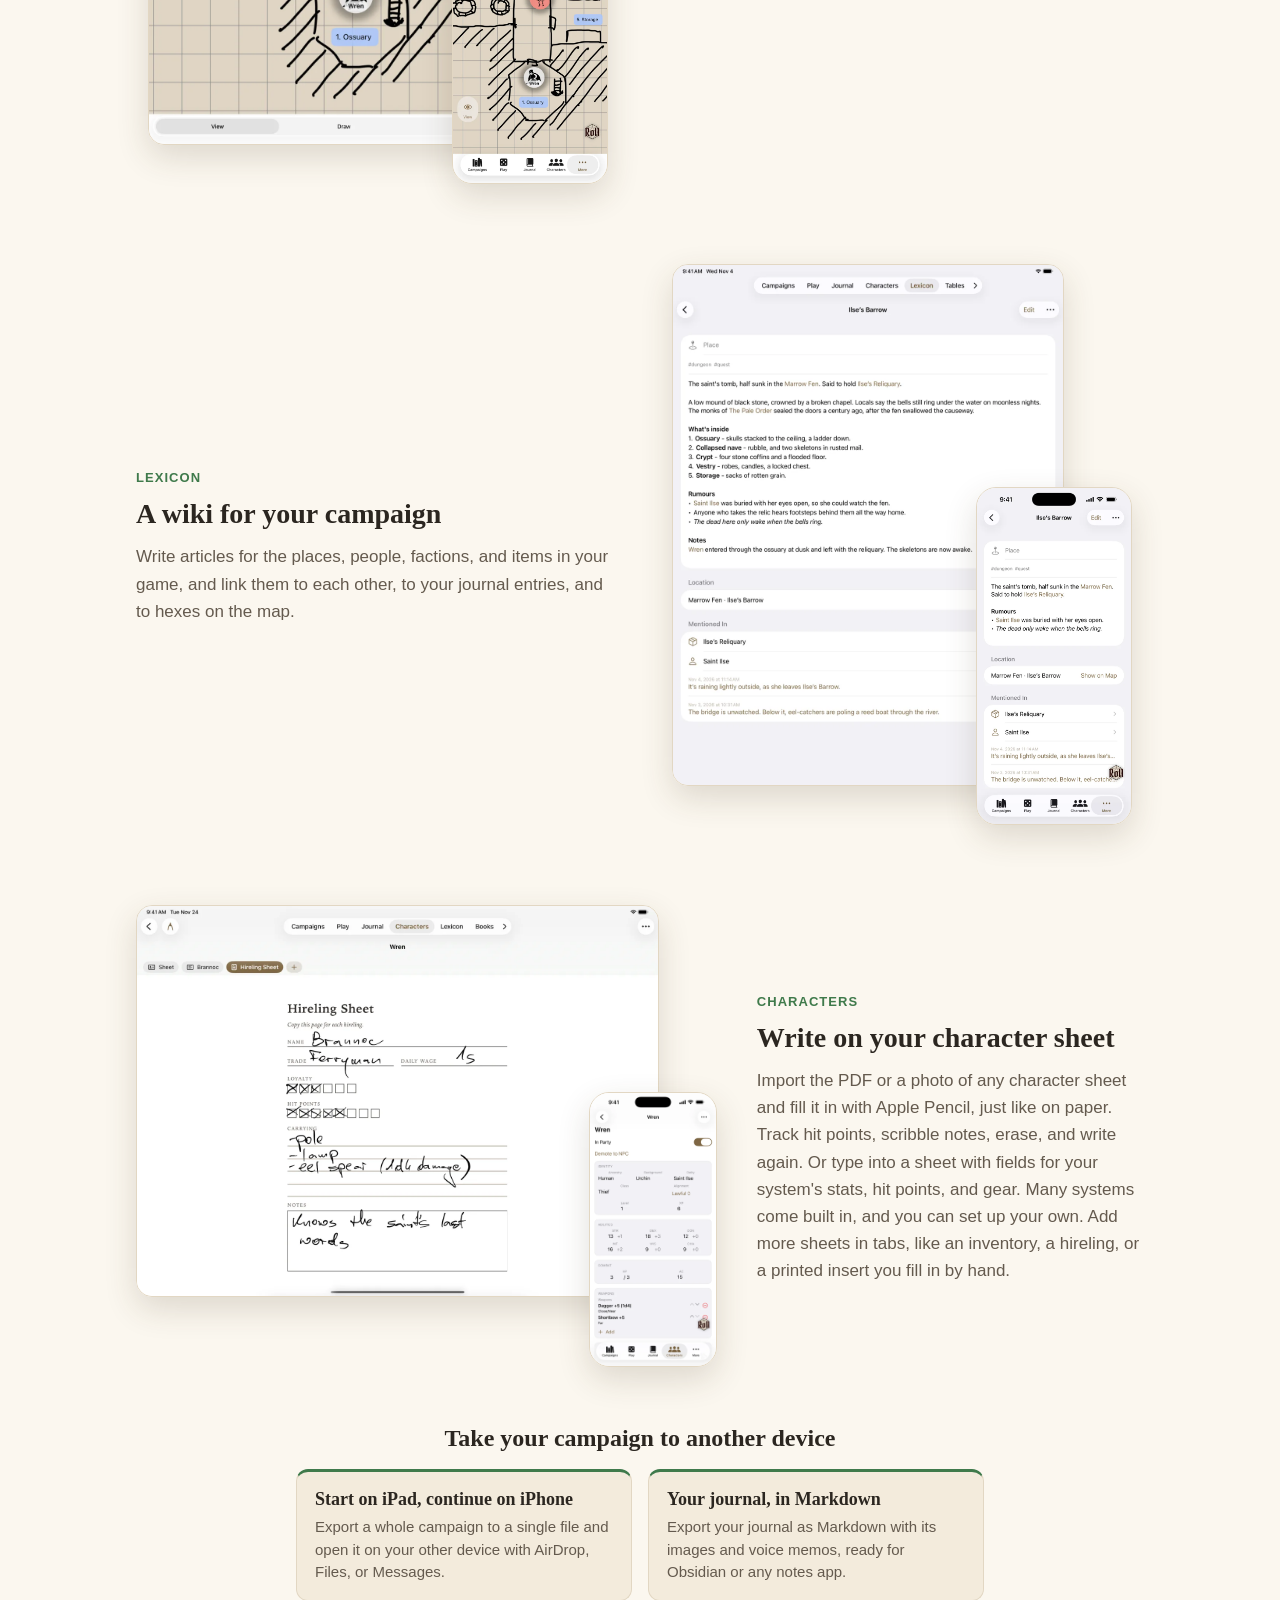
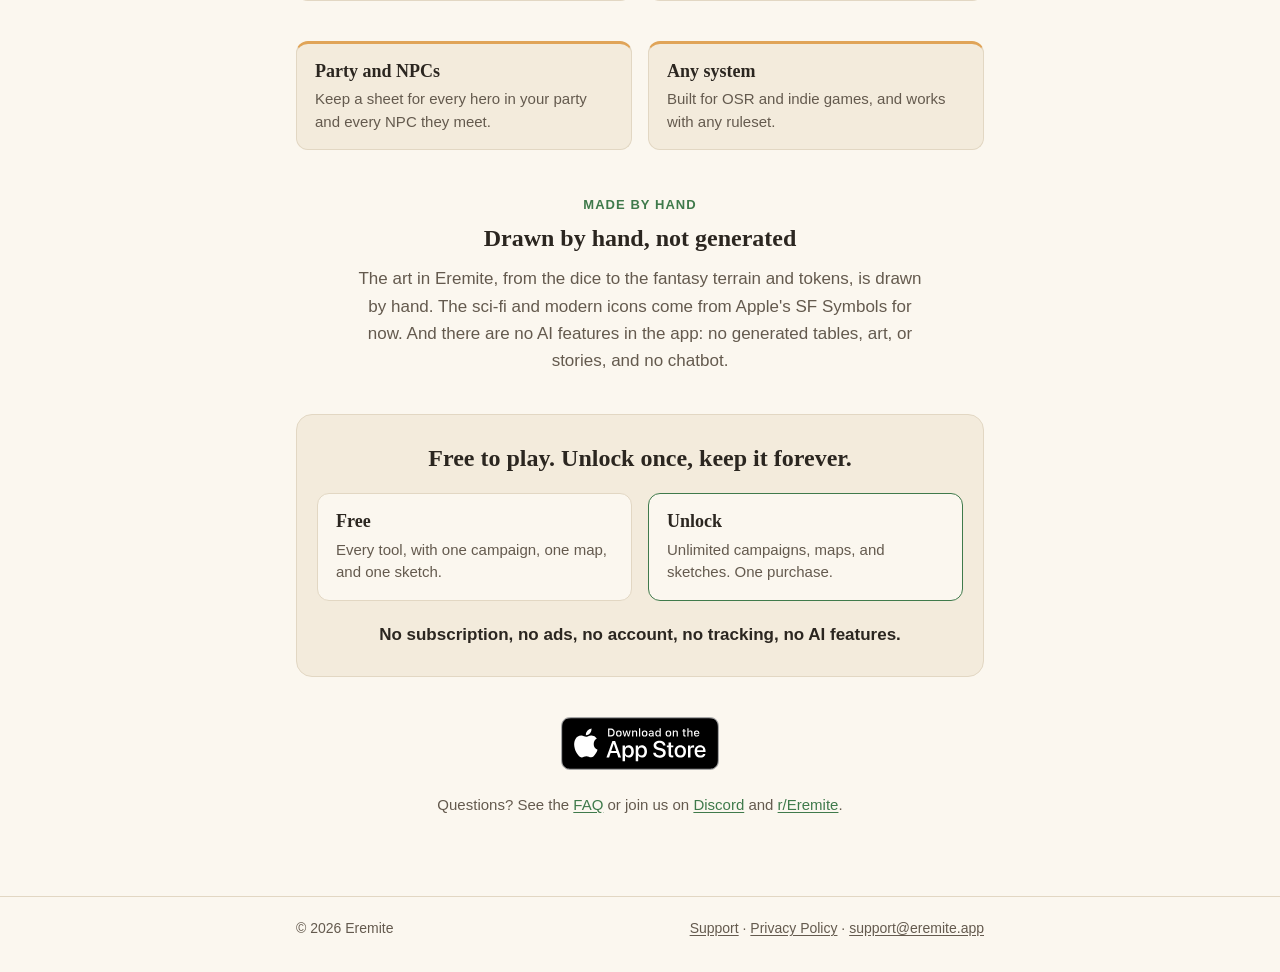
==== commit c24414d6: "Show an attached sheet filled in with Pencil in the Characters spotlight Co-Authored-By: Claude Opus" ====
--- a/index.html
+++ b/index.html
@@ -184,7 +184,7 @@
           <p>Import the PDF or a photo of any character sheet and fill it in with Apple Pencil, just like on paper. Track hit points, scribble notes, erase, and write again. Or type into a sheet with fields for your system's stats, hit points, and gear. Many systems come built in, and you can set up your own. Add more sheets in tabs, like an inventory, a hireling, or a printed insert you fill in by hand.</p>
         </div>
         <figure class="pair landscape">
-          <img class="ipad" src="/screens/character.webp" width="1400" height="935" alt="A character sheet filled in by hand with Apple Pencil" loading="lazy">
+          <img class="ipad" src="/screens/ipad-character-tabs.webp" width="1400" height="1050" alt="A hireling sheet attached to a character, filled in by hand with Apple Pencil, with tabs for the main sheet and two attached sheets above it" loading="lazy">
           <img class="iphone" src="/screens/iphone-character.webp" width="600" height="1303" alt="A character sheet on iPhone made from a built-in template, with identity, abilities, combat, and weapons filled in" loading="lazy">
         </figure>
       </section>
